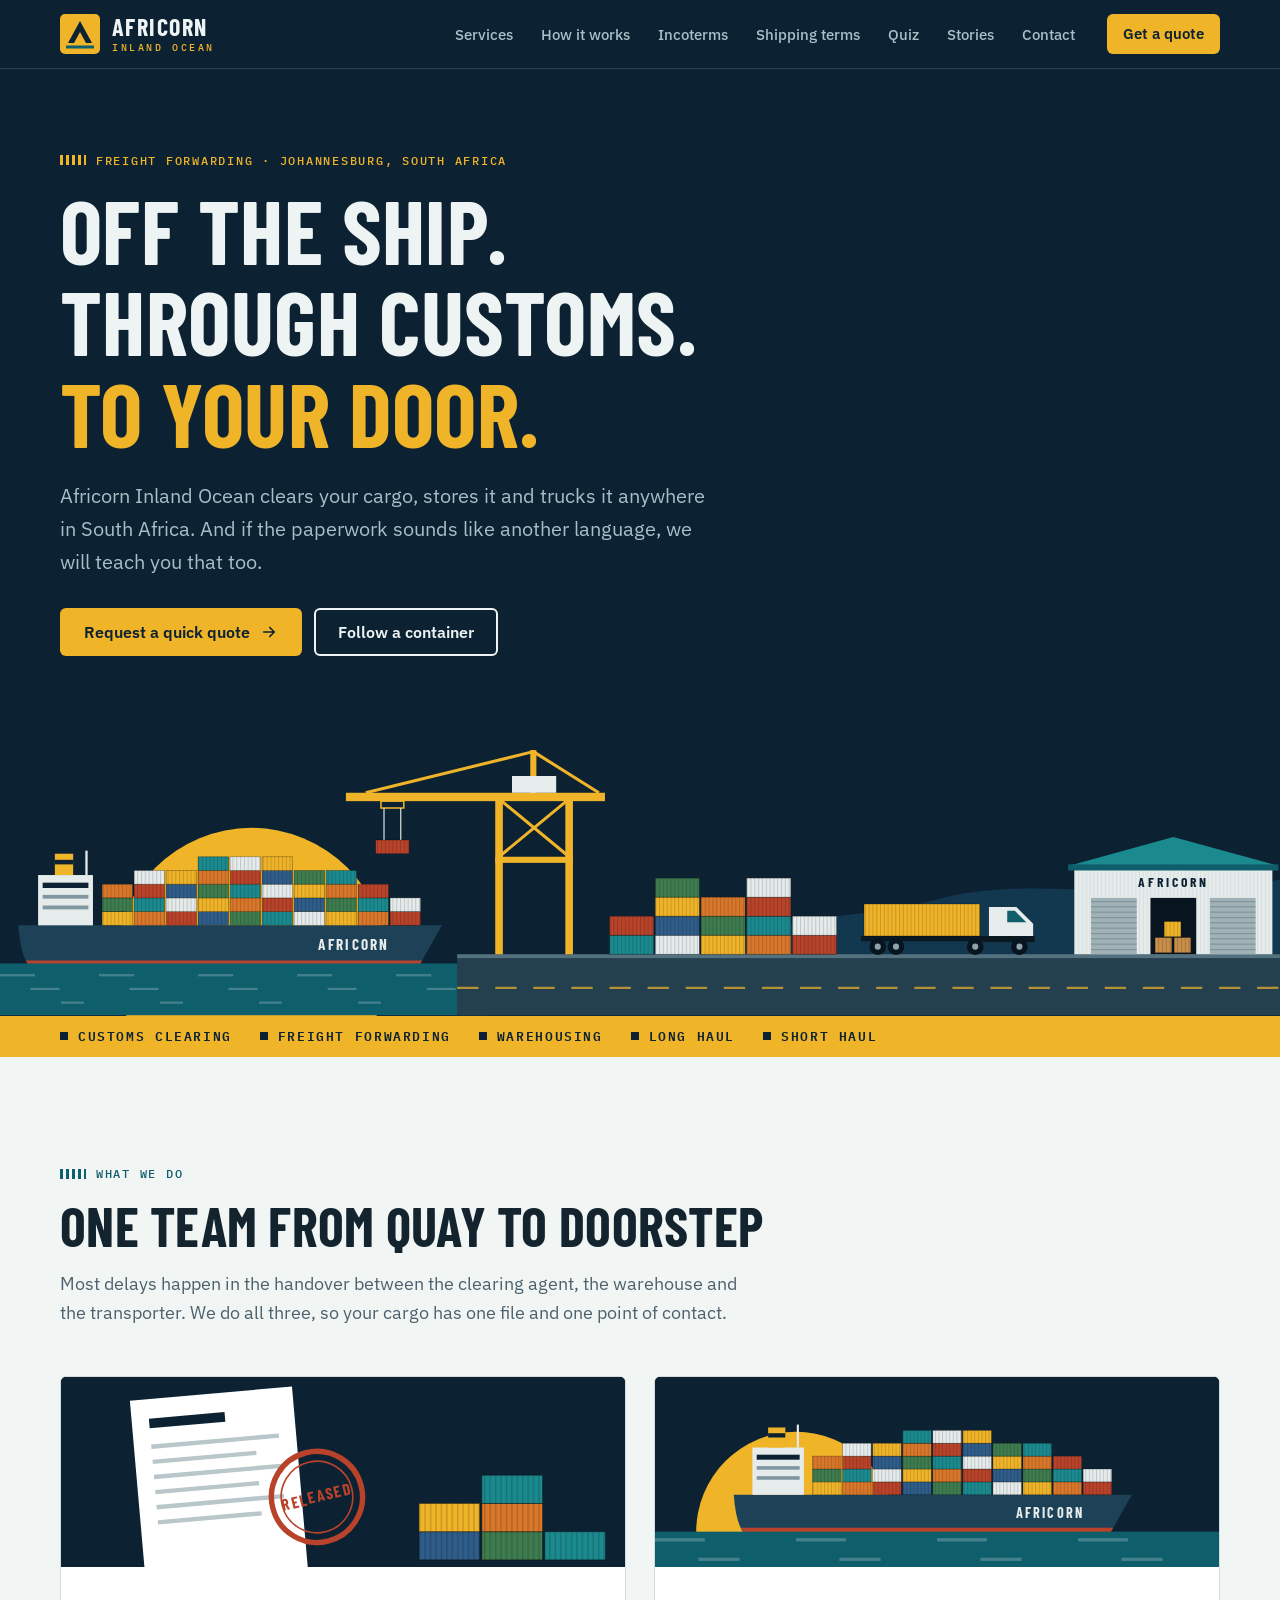
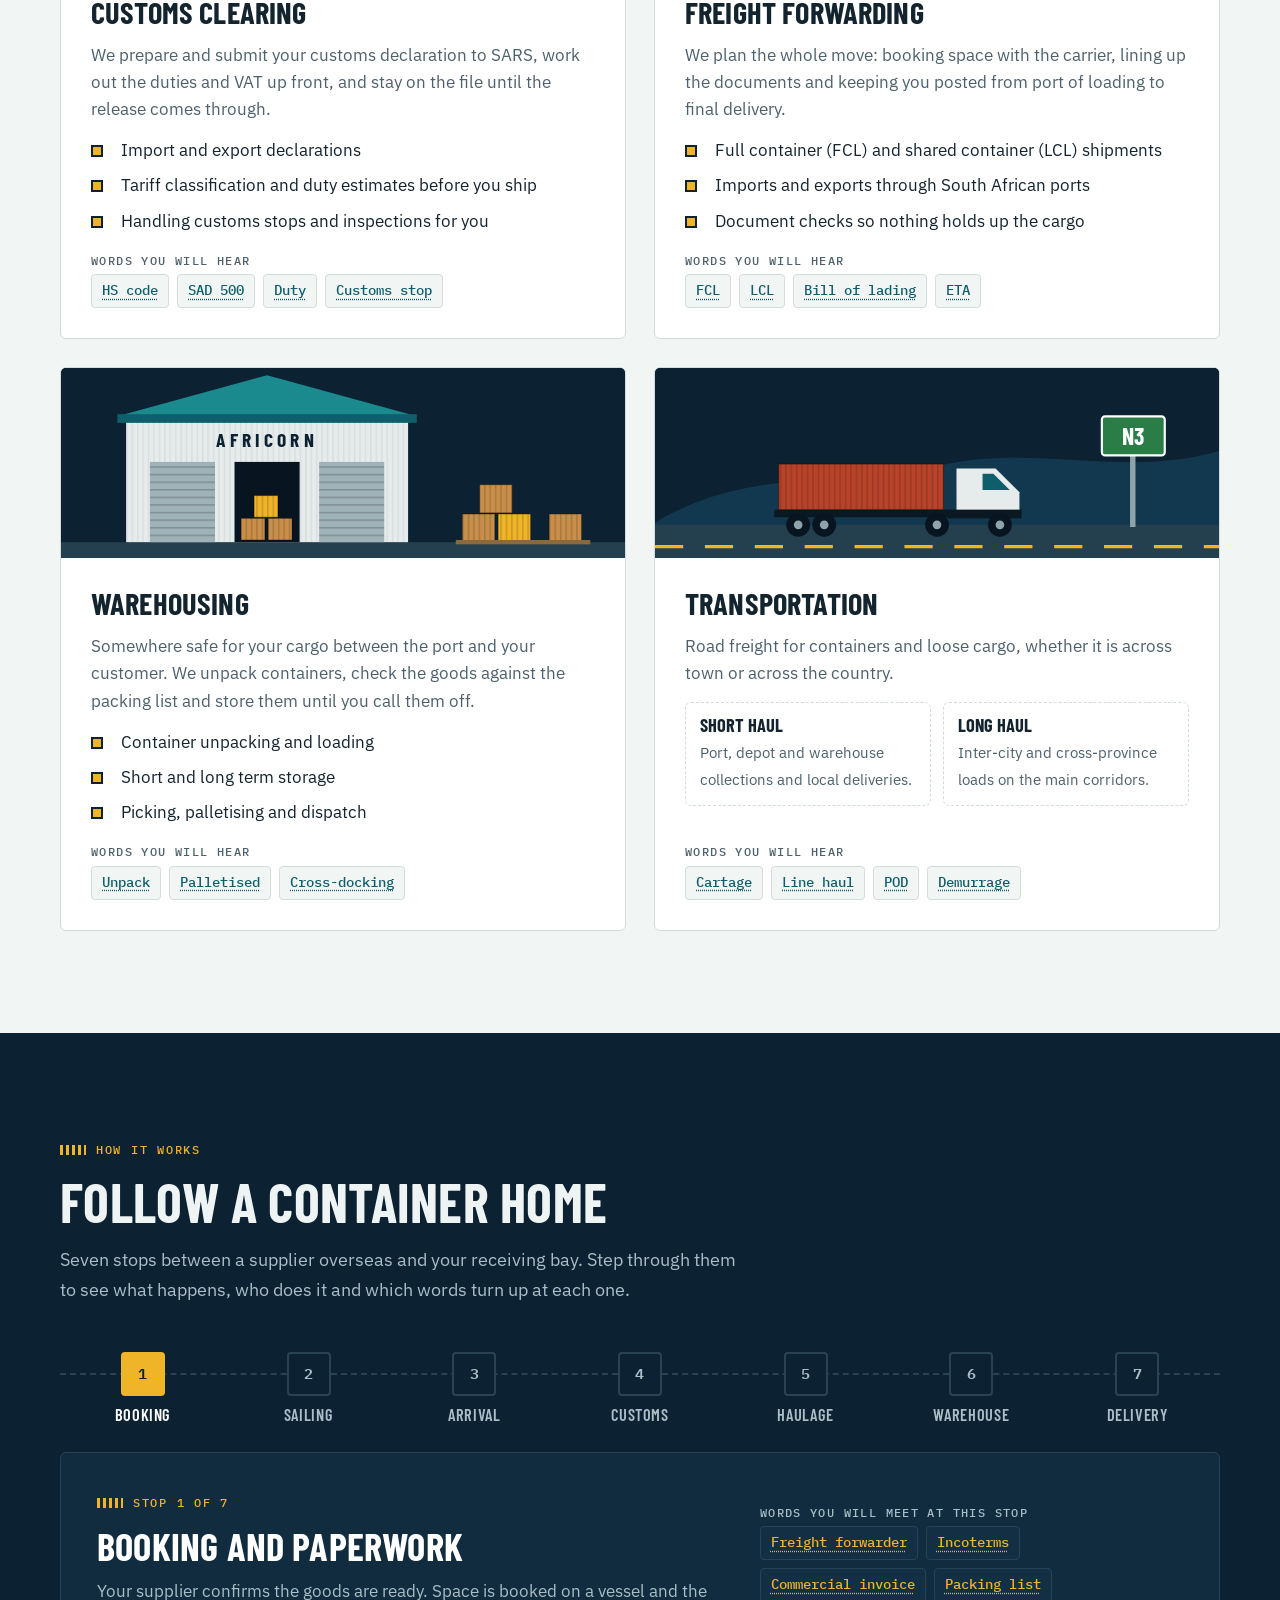
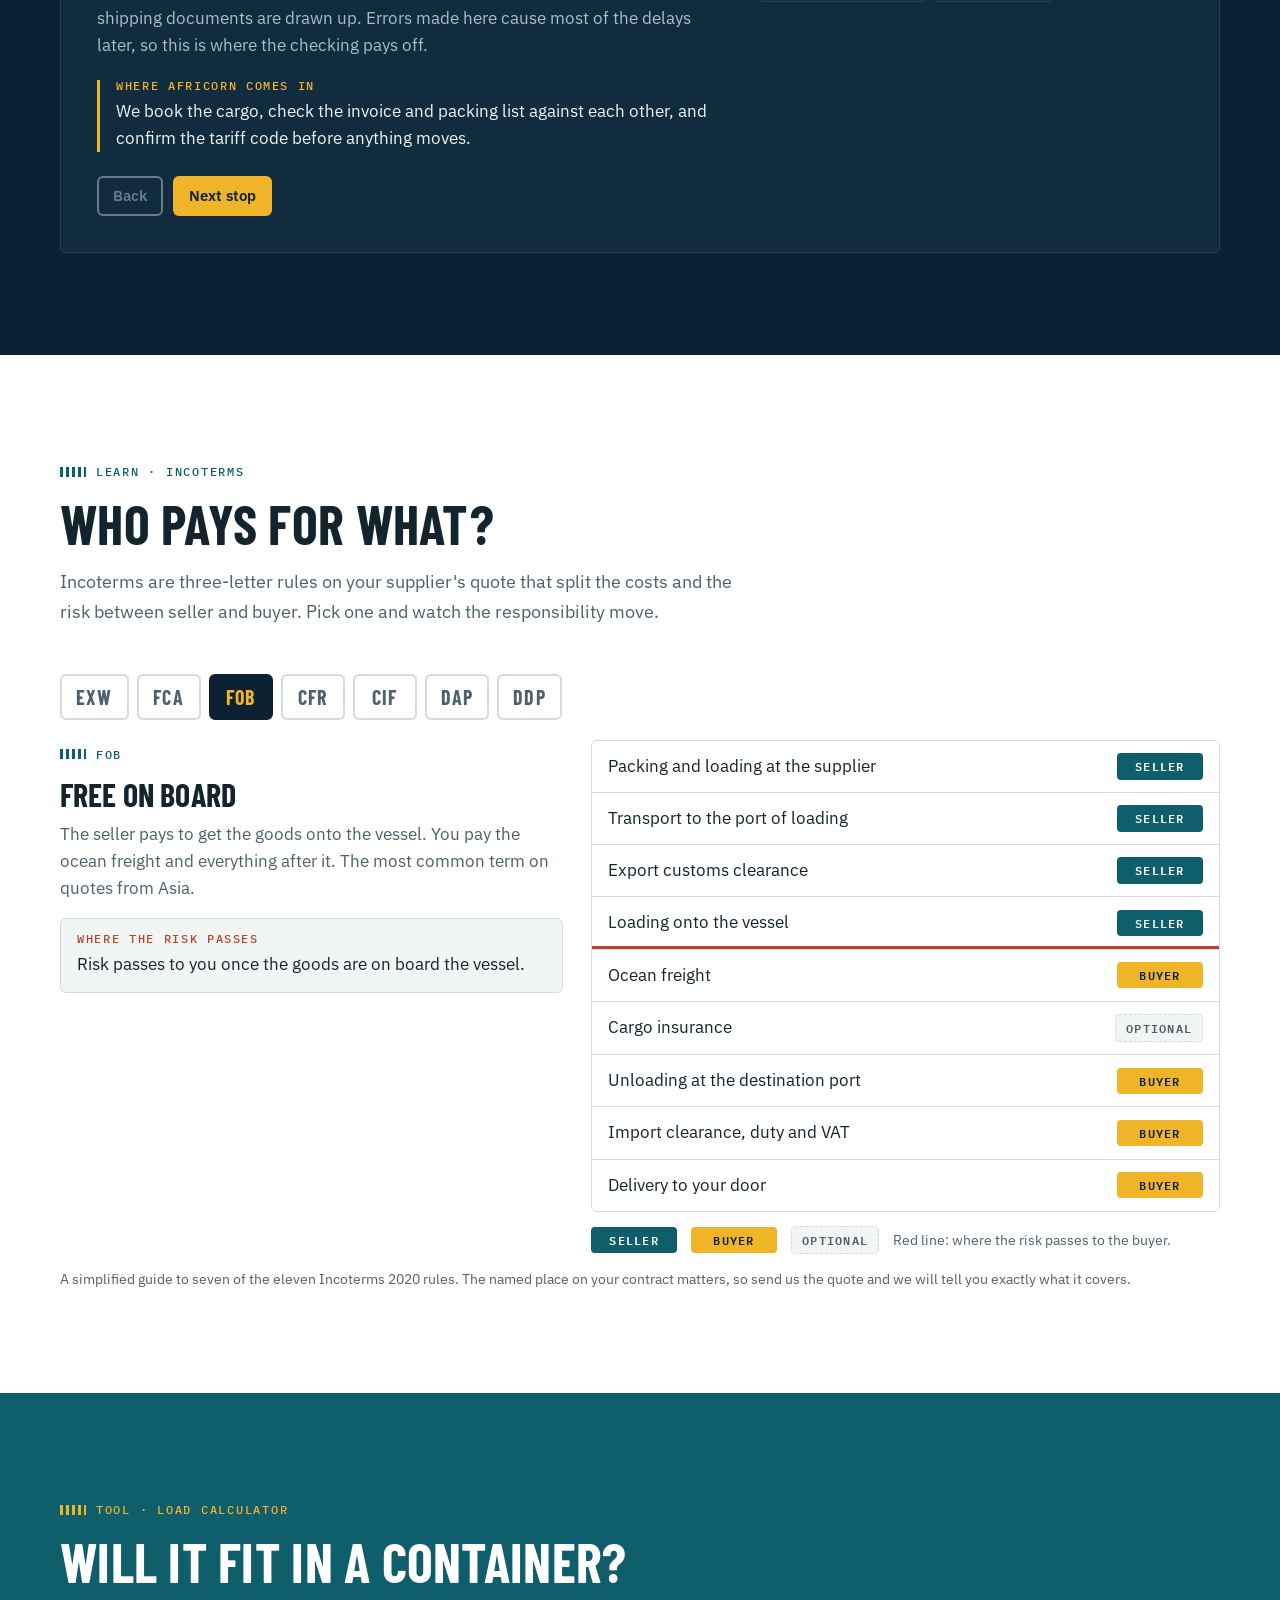
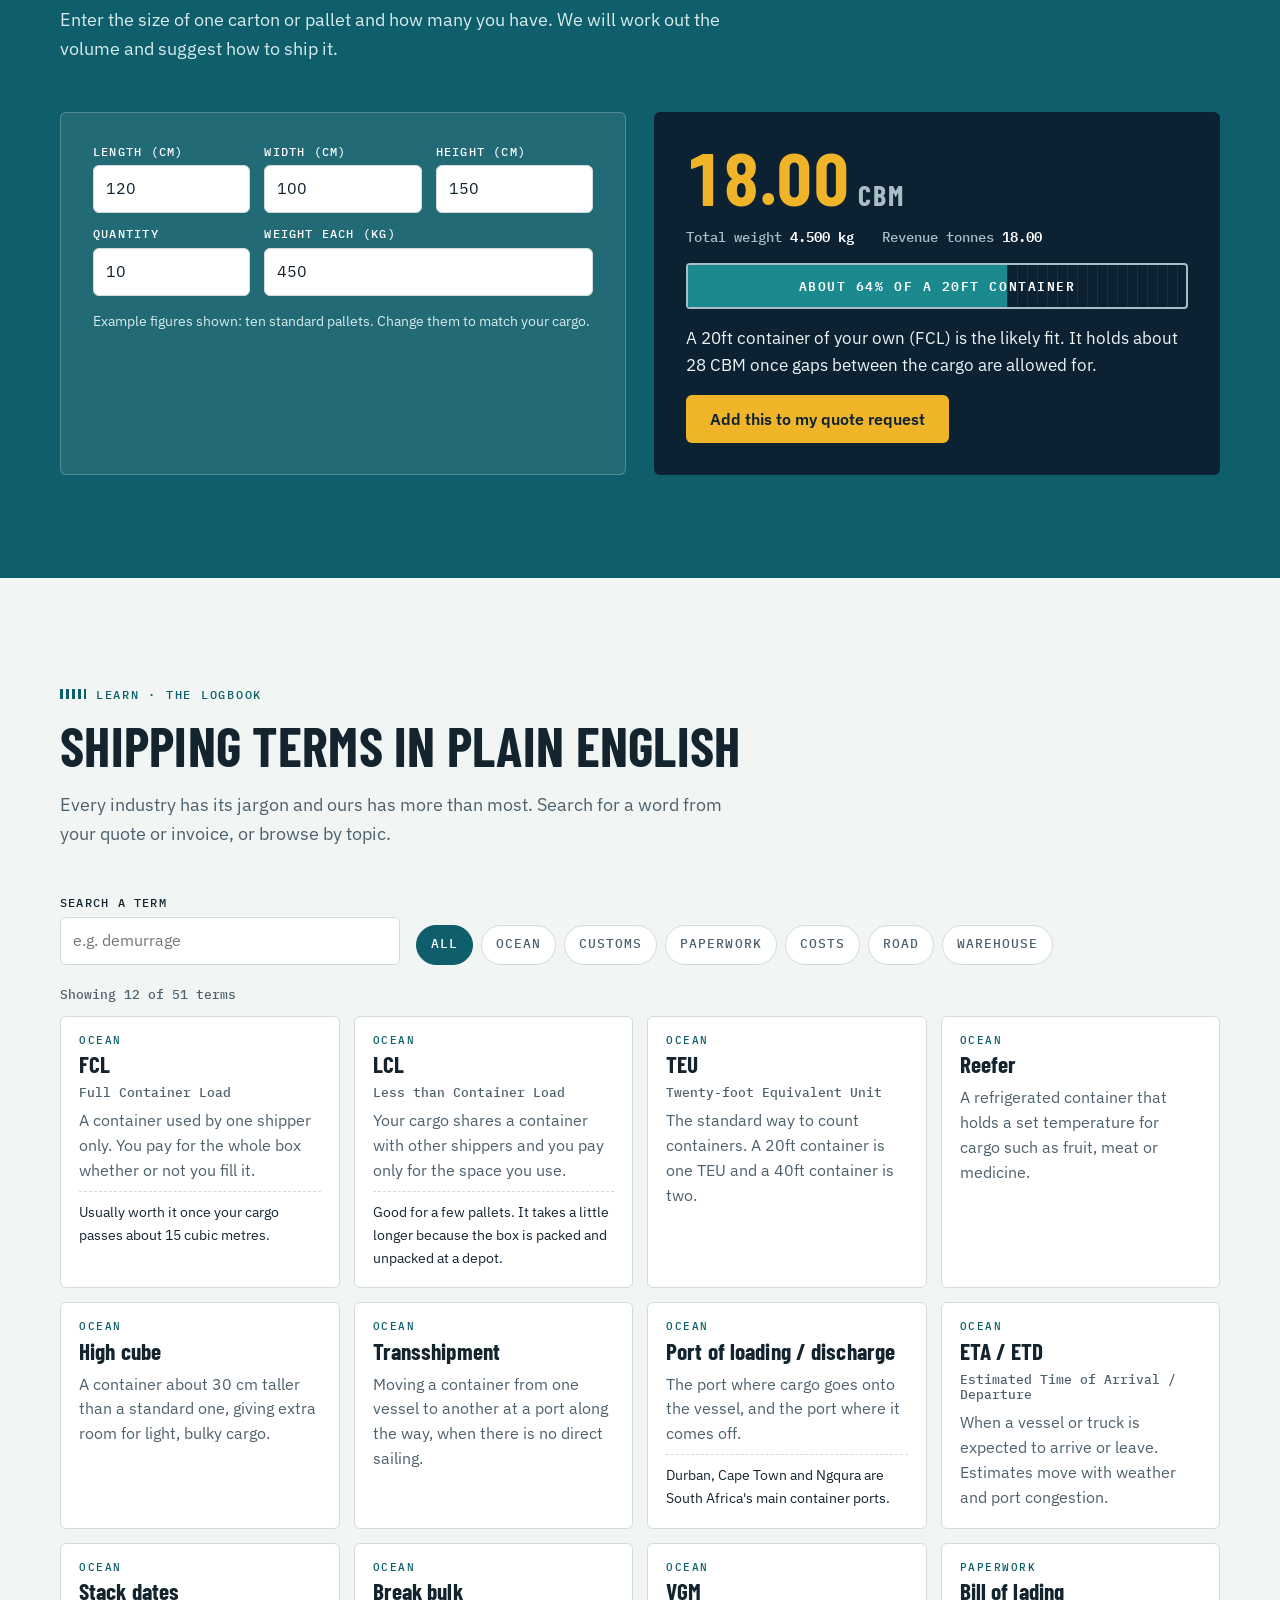
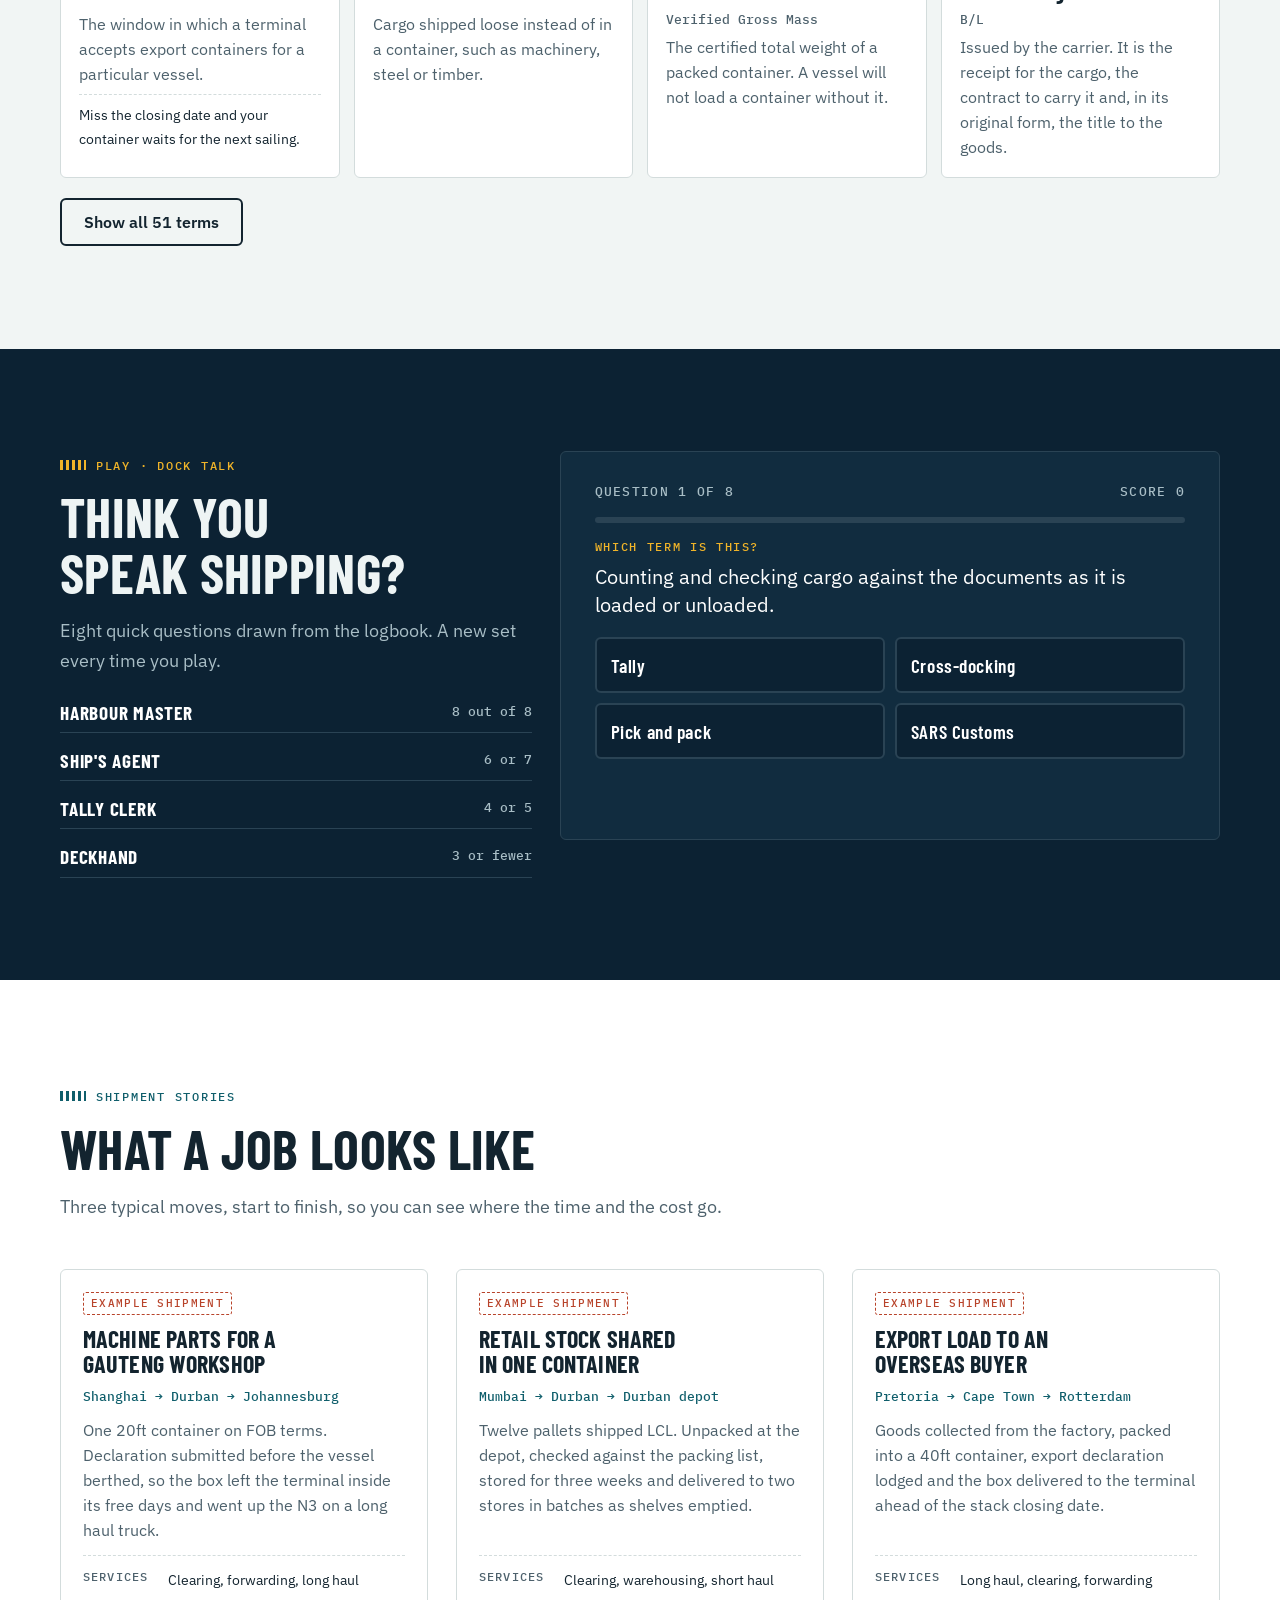
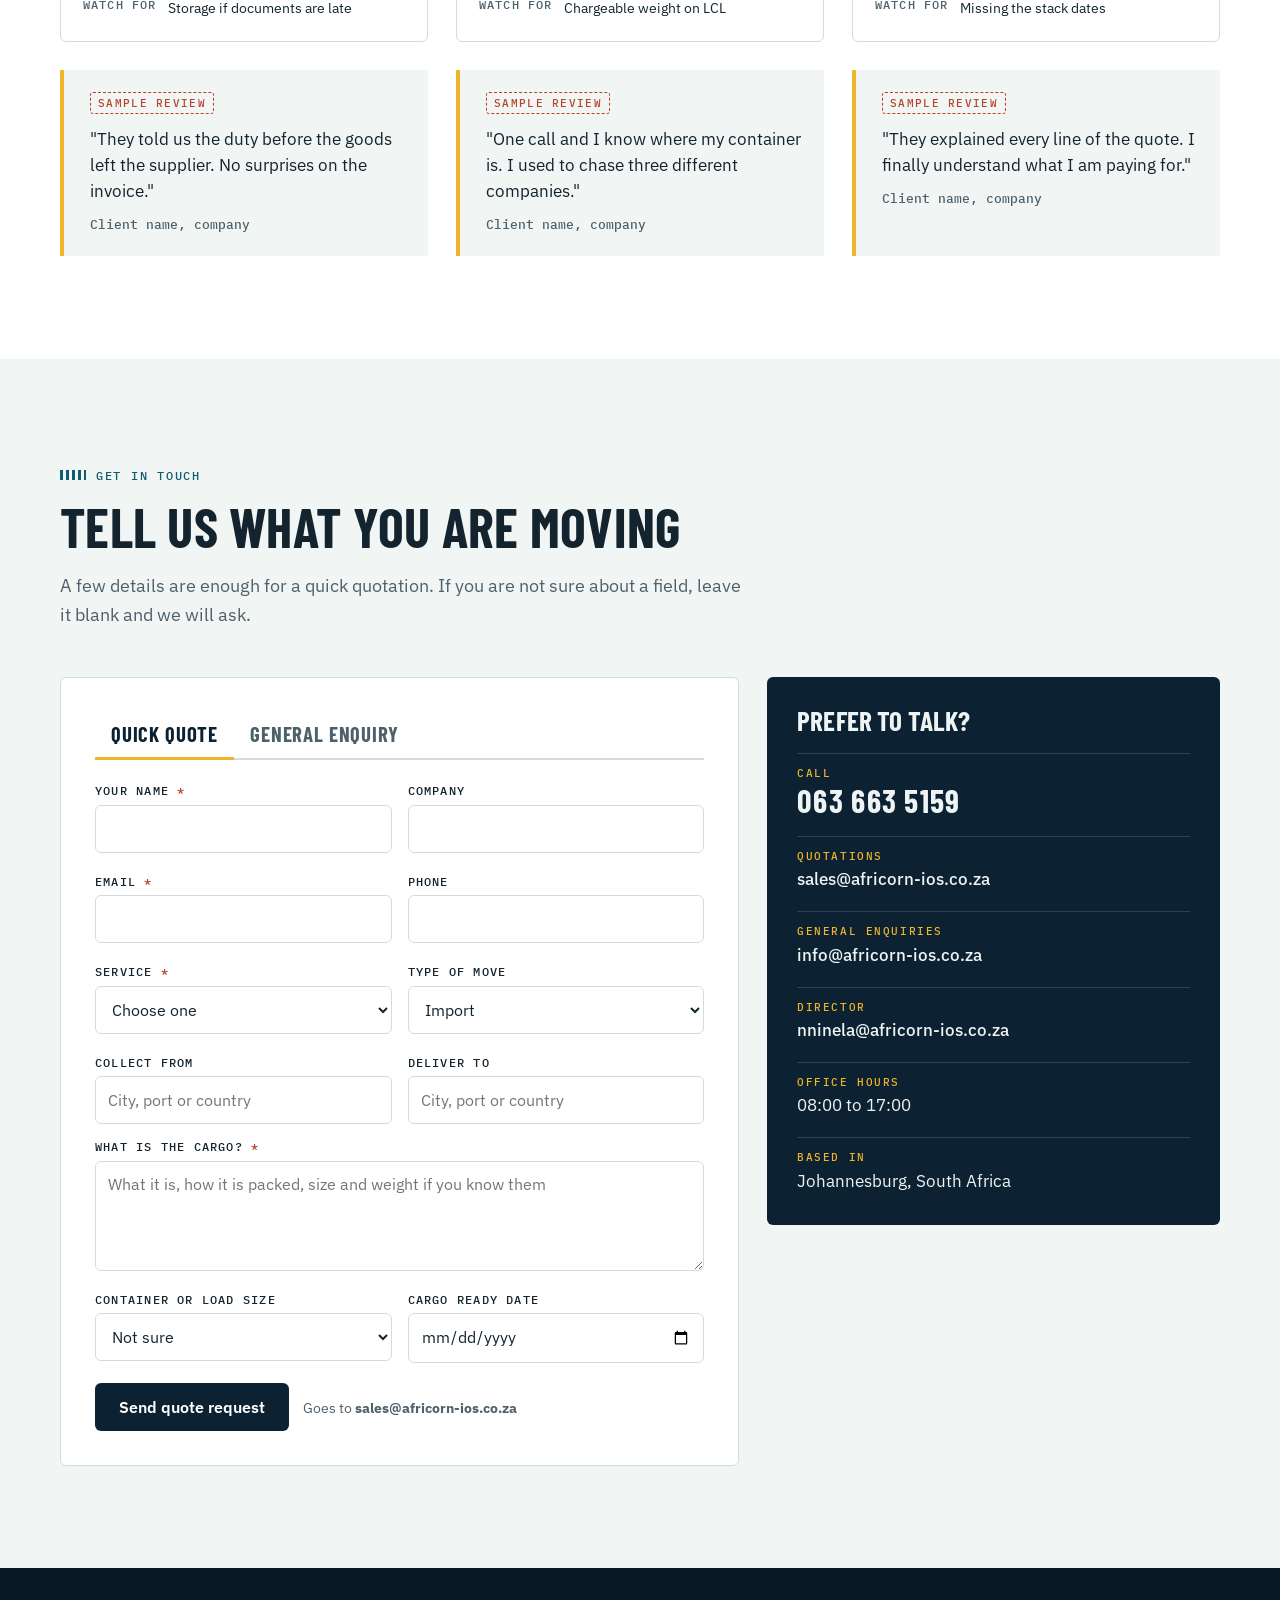
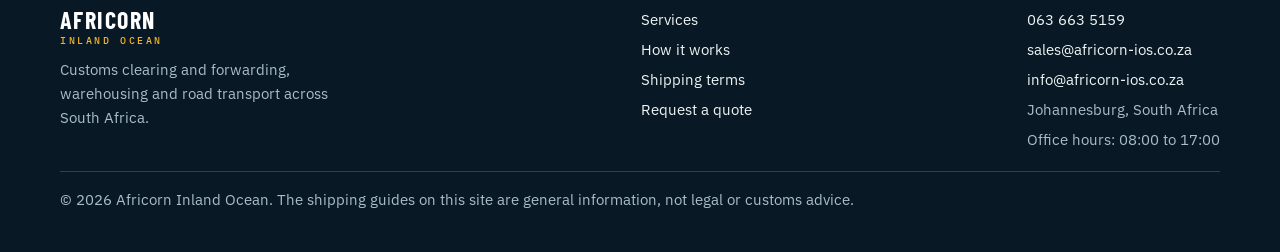
==== site/index.html @ 7e649127 "Add Africorn Inland Ocean website Static site with services, interactive shipping guides, load calcu" ====
<!doctype html>
<html lang="en-ZA">
<head>
<meta charset="utf-8">
<meta name="viewport" content="width=device-width, initial-scale=1, viewport-fit=cover">
<title>Africorn Inland Ocean</title>
<meta name="description" content="Africorn Inland Ocean: customs clearing and forwarding, warehousing, and long and short haul transport across South Africa. Request a quick quotation and learn the language of shipping.">
<meta name="theme-color" content="#0c2233">
<meta property="og:title" content="Africorn Inland Ocean | Freight forwarding, South Africa">
<meta property="og:description" content="Customs clearing and forwarding, warehousing, and long and short haul transport. Request a quick quotation.">
<meta property="og:type" content="website">
<meta property="og:url" content="https://africorn-ios.co.za/">
<link rel="icon" href="data:image/svg+xml,%3Csvg xmlns='http://www.w3.org/2000/svg' viewBox='0 0 40 40'%3E%3Crect width='40' height='40' rx='5' fill='%230c2233'/%3E%3Cpath d='M8 30 20 8l12 22h-6l-6-11-6 11z' fill='%23f0b429'/%3E%3Cpath d='M6 33h28' stroke='%231b8a8f' stroke-width='3'/%3E%3C/svg%3E">
<link rel="preconnect" href="https://fonts.googleapis.com">
<link rel="preconnect" href="https://fonts.gstatic.com" crossorigin>
<link rel="stylesheet" href="https://fonts.googleapis.com/css2?family=Barlow+Condensed:wght@600;700&family=IBM+Plex+Mono:wght@400;500;600&family=IBM+Plex+Sans:wght@400;500;600&display=swap">
<link rel="stylesheet" href="css/styles.css">
</head>
<body>
<a class="skip" href="#main">Skip to content</a>

<svg width="0" height="0" style="position:absolute" aria-hidden="true" focusable="false">
  <defs>
    <pattern id="corr" width="5" height="8" patternUnits="userSpaceOnUse"><rect width="1.4" height="8" fill="rgba(0,0,0,.16)"/></pattern>
    <pattern id="slat" width="8" height="7" patternUnits="userSpaceOnUse"><rect width="8" height="1.4" fill="rgba(0,0,0,.2)"/></pattern>
  </defs>
</svg>

<header class="site-head">
  <div class="wrap">
    <!-- LOGO SLOT: replace the <svg class="logo-mark"> below with <img src="assets/logo.png" alt="" class="logo-mark"> -->
    <a class="logo" href="#top" aria-label="Africorn Inland Ocean, home">
      <svg class="logo-mark" viewBox="0 0 40 40" aria-hidden="true"><rect width="40" height="40" rx="5" fill="#f0b429"/><path d="M8 29 20 7l12 22h-6l-6-11-6 11z" fill="#0c2233"/><path d="M6 33h28" stroke="#0f5e6b" stroke-width="3"/></svg>
      <span class="logo-text"><b>Africorn</b><span>Inland Ocean</span></span>
    </a>
    <button class="nav-toggle" id="navToggle" aria-expanded="false" aria-controls="nav" aria-label="Menu">
      <svg viewBox="0 0 24 24" fill="none" stroke="currentColor" stroke-width="2" stroke-linecap="round" aria-hidden="true"><path d="M4 7h16M4 12h16M4 17h16"/></svg>
    </button>
    <nav class="nav" id="nav" aria-label="Main">
      <a href="#services">Services</a>
      <a href="#journey">How it works</a>
      <a href="#incoterms">Incoterms</a>
      <a href="#logbook">Shipping terms</a>
      <a href="#quiz">Quiz</a>
      <a href="#stories">Stories</a>
      <a href="#contact">Contact</a>
    </nav>
    <a class="btn btn--go btn--sm head-cta" href="#contact">Get a quote</a>
  </div>
</header>

<main id="main">
<section class="hero" id="top">
  <div class="wrap">
    <span class="plate">Freight forwarding · Johannesburg, South Africa</span>
    <h1>Off the ship.<br>Through customs.<br><em>To your door.</em></h1>
    <p class="hero-sub">Africorn Inland Ocean clears your cargo, stores it and trucks it anywhere in South Africa. And if the paperwork sounds like another language, we will teach you that too.</p>
    <div class="hero-cta">
      <a class="btn btn--go" href="#contact">Request a quick quote
        <svg viewBox="0 0 24 24" fill="none" stroke="currentColor" stroke-width="2.2" stroke-linecap="round" stroke-linejoin="round" aria-hidden="true"><path d="M5 12h14M13 6l6 6-6 6"/></svg></a>
      <a class="btn btn--line" href="#journey">Follow a container</a>
    </div>
  </div>
  <svg class="hero-scene" id="heroScene" viewBox="0 0 1680 440" preserveAspectRatio="xMidYMax meet" role="img" aria-label="A container ship at the quay, a gantry crane and container yard, and a truck driving to a warehouse"></svg>
  <div class="ticker">
    <div class="wrap"><ul>
      <li>Customs clearing</li><li>Freight forwarding</li><li>Warehousing</li><li>Long haul</li><li>Short haul</li>
    </ul></div>
  </div>
</section>

<section class="band" id="services">
  <div class="wrap">
    <div class="sec-head">
      <span class="plate">What we do</span>
      <h2>One team from quay to doorstep</h2>
      <p class="lede">Most delays happen in the handover between the clearing agent, the warehouse and the transporter. We do all three, so your cargo has one file and one point of contact.</p>
    </div>
    <div class="svc-grid">
      <article class="svc">
        <svg class="svc-art" data-art="customs" viewBox="0 0 520 190" preserveAspectRatio="xMidYMid slice" aria-hidden="true"></svg>
        <div class="svc-body">
          <h3>Customs clearing</h3>
          <p>We prepare and submit your customs declaration to SARS, work out the duties and VAT up front, and stay on the file until the release comes through.</p>
          <ul class="ticks">
            <li>Import and export declarations</li>
            <li>Tariff classification and duty estimates before you ship</li>
            <li>Handling customs stops and inspections for you</li>
          </ul>
          <div class="chips"><span class="chips-label">Words you will hear</span>
            <button class="term" data-term="hs">HS code</button><button class="term" data-term="sad500">SAD 500</button><button class="term" data-term="duty">Duty</button><button class="term" data-term="stop">Customs stop</button></div>
        </div>
      </article>
      <article class="svc">
        <svg class="svc-art" data-art="forwarding" viewBox="0 0 520 190" preserveAspectRatio="xMidYMid slice" aria-hidden="true"></svg>
        <div class="svc-body">
          <h3>Freight forwarding</h3>
          <p>We plan the whole move: booking space with the carrier, lining up the documents and keeping you posted from port of loading to final delivery.</p>
          <ul class="ticks">
            <li>Full container (FCL) and shared container (LCL) shipments</li>
            <li>Imports and exports through South African ports</li>
            <li>Document checks so nothing holds up the cargo</li>
          </ul>
          <div class="chips"><span class="chips-label">Words you will hear</span>
            <button class="term" data-term="fcl">FCL</button><button class="term" data-term="lcl">LCL</button><button class="term" data-term="bl">Bill of lading</button><button class="term" data-term="eta">ETA</button></div>
        </div>
      </article>
      <article class="svc">
        <svg class="svc-art" data-art="warehouse" viewBox="0 0 520 190" preserveAspectRatio="xMidYMid slice" aria-hidden="true"></svg>
        <div class="svc-body">
          <h3>Warehousing</h3>
          <p>Somewhere safe for your cargo between the port and your customer. We unpack containers, check the goods against the packing list and store them until you call them off.</p>
          <ul class="ticks">
            <li>Container unpacking and loading</li>
            <li>Short and long term storage</li>
            <li>Picking, palletising and dispatch</li>
          </ul>
          <div class="chips"><span class="chips-label">Words you will hear</span>
            <button class="term" data-term="unpack">Unpack</button><button class="term" data-term="pallet">Palletised</button><button class="term" data-term="crossdock">Cross-docking</button></div>
        </div>
      </article>
      <article class="svc">
        <svg class="svc-art" data-art="transport" viewBox="0 0 520 190" preserveAspectRatio="xMidYMid slice" aria-hidden="true"></svg>
        <div class="svc-body">
          <h3>Transportation</h3>
          <p>Road freight for containers and loose cargo, whether it is across town or across the country.</p>
          <div class="haul">
            <div><b>Short haul</b><span>Port, depot and warehouse collections and local deliveries.</span></div>
            <div><b>Long haul</b><span>Inter-city and cross-province loads on the main corridors.</span></div>
          </div>
          <div class="chips"><span class="chips-label">Words you will hear</span>
            <button class="term" data-term="cartage">Cartage</button><button class="term" data-term="linehaul">Line haul</button><button class="term" data-term="pod">POD</button><button class="term" data-term="demurrage">Demurrage</button></div>
        </div>
      </article>
    </div>
  </div>
</section>

<section class="band band--dark" id="journey">
  <div class="wrap">
    <div class="sec-head">
      <span class="plate">How it works</span>
      <h2>Follow a container home</h2>
      <p class="lede">Seven stops between a supplier overseas and your receiving bay. Step through them to see what happens, who does it and which words turn up at each one.</p>
    </div>
    <ol class="route" id="route" role="tablist" aria-label="Stops on the journey"></ol>
    <div class="leg" id="leg" role="tabpanel" aria-live="polite"></div>
  </div>
</section>

<section class="band band--white" id="incoterms">
  <div class="wrap">
    <div class="sec-head">
      <span class="plate">Learn · Incoterms</span>
      <h2>Who pays for what?</h2>
      <p class="lede">Incoterms are three-letter rules on your supplier's quote that split the costs and the risk between seller and buyer. Pick one and watch the responsibility move.</p>
    </div>
    <div class="inco-tabs" id="incoTabs" role="group" aria-label="Choose an Incoterm"></div>
    <div class="inco">
      <div class="inco-about" id="incoAbout" aria-live="polite"></div>
      <div>
        <ul class="inco-rows" id="incoRows"></ul>
        <div class="inco-key"><span class="who who--s">Seller</span><span class="who who--b">Buyer</span><span class="who who--o">Optional</span><span>Red line: where the risk passes to the buyer.</span></div>
      </div>
    </div>
    <p class="note">A simplified guide to seven of the eleven Incoterms 2020 rules. The named place on your contract matters, so send us the quote and we will tell you exactly what it covers.</p>
  </div>
</section>

<section class="band band--sea" id="calculator">
  <div class="wrap">
    <div class="sec-head">
      <span class="plate">Tool · Load calculator</span>
      <h2>Will it fit in a container?</h2>
      <p class="lede">Enter the size of one carton or pallet and how many you have. We will work out the volume and suggest how to ship it.</p>
    </div>
    <div class="calc">
      <form class="calc-form" id="calcForm" novalidate>
        <div class="calc-grid">
          <div class="field"><label for="cL">Length (cm)</label><input id="cL" type="number" inputmode="decimal" min="1" value="120"></div>
          <div class="field"><label for="cW">Width (cm)</label><input id="cW" type="number" inputmode="decimal" min="1" value="100"></div>
          <div class="field"><label for="cH">Height (cm)</label><input id="cH" type="number" inputmode="decimal" min="1" value="150"></div>
          <div class="field"><label for="cQ">Quantity</label><input id="cQ" type="number" inputmode="numeric" min="1" value="10"></div>
          <div class="field span2"><label for="cKg">Weight each (kg)</label><input id="cKg" type="number" inputmode="decimal" min="0" value="450"></div>
        </div>
        <p class="note" style="color:#d8ecec">Example figures shown: ten standard pallets. Change them to match your cargo.</p>
      </form>
      <div class="calc-out" aria-live="polite">
        <div class="big" id="calcCbm">18.00<small>CBM</small></div>
        <div class="calc-stats" id="calcStats"></div>
        <div class="fill" aria-hidden="true"><i id="calcFill"></i><span id="calcFillLabel"></span></div>
        <p class="calc-advice" id="calcAdvice"></p>
        <button class="btn btn--go" type="button" id="calcToQuote">Add this to my quote request</button>
      </div>
    </div>
  </div>
</section>

<section class="band" id="logbook">
  <div class="wrap">
    <div class="sec-head">
      <span class="plate">Learn · The logbook</span>
      <h2>Shipping terms in plain English</h2>
      <p class="lede">Every industry has its jargon and ours has more than most. Search for a word from your quote or invoice, or browse by topic.</p>
    </div>
    <div class="gl-tools">
      <div class="field"><label for="glSearch">Search a term</label><input id="glSearch" type="search" placeholder="e.g. demurrage" autocomplete="off"></div>
      <div class="gl-cats" id="glCats" role="group" aria-label="Filter by topic"></div>
    </div>
    <p class="gl-count" id="glCount" role="status"></p>
    <div class="gl-grid" id="glGrid"></div>
    <button class="btn btn--line gl-more" type="button" id="glMore" hidden></button>
  </div>
</section>

<section class="band band--dark" id="quiz">
  <div class="wrap">
    <div class="quiz">
      <div>
        <span class="plate">Play · Dock talk</span>
        <h2>Think you speak shipping?</h2>
        <p class="lede">Eight quick questions drawn from the logbook. A new set every time you play.</p>
        <ul class="ranks">
          <li><b>Harbour Master</b><span>8 out of 8</span></li>
          <li><b>Ship's Agent</b><span>6 or 7</span></li>
          <li><b>Tally Clerk</b><span>4 or 5</span></li>
          <li><b>Deckhand</b><span>3 or fewer</span></li>
        </ul>
      </div>
      <div class="quiz-box" id="quizBox"></div>
    </div>
  </div>
</section>

<section class="band band--white" id="stories">
  <div class="wrap">
    <div class="sec-head">
      <span class="plate">Shipment stories</span>
      <h2>What a job looks like</h2>
      <p class="lede">Three typical moves, start to finish, so you can see where the time and the cost go.</p>
    </div>
    <div class="stories">
      <article class="story">
        <span class="sample-flag">Example shipment</span>
        <h3>Machine parts for a Gauteng workshop</h3>
        <span class="lane">Shanghai → Durban → Johannesburg</span>
        <p>One 20ft container on FOB terms. Declaration submitted before the vessel berthed, so the box left the terminal inside its free days and went up the N3 on a long haul truck.</p>
        <dl><dt>Services</dt><dd>Clearing, forwarding, long haul</dd><dt>Watch for</dt><dd>Storage if documents are late</dd></dl>
      </article>
      <article class="story">
        <span class="sample-flag">Example shipment</span>
        <h3>Retail stock shared in one container</h3>
        <span class="lane">Mumbai → Durban → Durban depot</span>
        <p>Twelve pallets shipped LCL. Unpacked at the depot, checked against the packing list, stored for three weeks and delivered to two stores in batches as shelves emptied.</p>
        <dl><dt>Services</dt><dd>Clearing, warehousing, short haul</dd><dt>Watch for</dt><dd>Chargeable weight on LCL</dd></dl>
      </article>
      <article class="story">
        <span class="sample-flag">Example shipment</span>
        <h3>Export load to an overseas buyer</h3>
        <span class="lane">Pretoria → Cape Town → Rotterdam</span>
        <p>Goods collected from the factory, packed into a 40ft container, export declaration lodged and the box delivered to the terminal ahead of the stack closing date.</p>
        <dl><dt>Services</dt><dd>Long haul, clearing, forwarding</dd><dt>Watch for</dt><dd>Missing the stack dates</dd></dl>
      </article>
    </div>
    <div class="quotes">
      <figure class="quote"><span class="sample-flag">Sample review</span>
        <blockquote>"They told us the duty before the goods left the supplier. No surprises on the invoice."</blockquote>
        <figcaption>Client name, company</figcaption></figure>
      <figure class="quote"><span class="sample-flag">Sample review</span>
        <blockquote>"One call and I know where my container is. I used to chase three different companies."</blockquote>
        <figcaption>Client name, company</figcaption></figure>
      <figure class="quote"><span class="sample-flag">Sample review</span>
        <blockquote>"They explained every line of the quote. I finally understand what I am paying for."</blockquote>
        <figcaption>Client name, company</figcaption></figure>
    </div>
  </div>
</section>

<section class="band" id="contact">
  <div class="wrap">
    <div class="sec-head">
      <span class="plate">Get in touch</span>
      <h2>Tell us what you are moving</h2>
      <p class="lede">A few details are enough for a quick quotation. If you are not sure about a field, leave it blank and we will ask.</p>
    </div>
    <div class="contact">
      <div class="panel">
        <div class="tabs" role="tablist" aria-label="Contact forms">
          <button class="tab" role="tab" id="tabQuote" aria-selected="true" aria-controls="paneQuote">Quick quote</button>
          <button class="tab" role="tab" id="tabEnq" aria-selected="false" aria-controls="paneEnq">General enquiry</button>
        </div>

        <div id="paneQuote" role="tabpanel" aria-labelledby="tabQuote">
          <form id="quoteForm" novalidate>
            <div class="err-sum" id="quoteErr" tabindex="-1" hidden></div>
            <div class="form-grid">
              <div class="field"><label for="qName">Your name <span class="req">*</span></label><input id="qName" name="name" autocomplete="name" required><span class="err" id="qNameErr"></span></div>
              <div class="field"><label for="qCompany">Company</label><input id="qCompany" name="company" autocomplete="organization"></div>
              <div class="field"><label for="qEmail">Email <span class="req">*</span></label><input id="qEmail" name="email" type="email" autocomplete="email" required><span class="err" id="qEmailErr"></span></div>
              <div class="field"><label for="qPhone">Phone</label><input id="qPhone" name="phone" type="tel" autocomplete="tel"></div>
              <div class="field"><label for="qService">Service <span class="req">*</span></label>
                <select id="qService" name="service" required>
                  <option value="">Choose one</option>
                  <option>Customs clearing and forwarding</option>
                  <option>Warehousing</option>
                  <option>Transport: long haul</option>
                  <option>Transport: short haul</option>
                  <option>A combination / not sure</option>
                </select><span class="err" id="qServiceErr"></span></div>
              <div class="field"><label for="qDir">Type of move</label>
                <select id="qDir" name="direction"><option>Import</option><option>Export</option><option>Local (within South Africa)</option></select></div>
              <div class="field"><label for="qFrom">Collect from</label><input id="qFrom" name="from" placeholder="City, port or country"></div>
              <div class="field"><label for="qTo">Deliver to</label><input id="qTo" name="to" placeholder="City, port or country"></div>
              <div class="field full"><label for="qCargo">What is the cargo? <span class="req">*</span></label><textarea id="qCargo" name="cargo" required placeholder="What it is, how it is packed, size and weight if you know them"></textarea><span class="err" id="qCargoErr"></span></div>
              <div class="field"><label for="qEquip">Container or load size</label>
                <select id="qEquip" name="equipment"><option>Not sure</option><option>LCL / part load</option><option>20ft container</option><option>40ft container</option><option>40ft high cube</option><option>Refrigerated (reefer)</option><option>Loose / break bulk</option></select></div>
              <div class="field"><label for="qDate">Cargo ready date</label><input id="qDate" name="date" type="date"></div>
            </div>
            <div class="form-foot">
              <button class="btn btn--ink" type="submit">Send quote request</button>
              <p>Goes to <strong>sales@africorn-ios.co.za</strong></p>
            </div>
          </form>
          <div class="sent" id="quoteSent" hidden></div>
        </div>

        <div id="paneEnq" role="tabpanel" aria-labelledby="tabEnq" hidden>
          <form id="enqForm" novalidate>
            <div class="err-sum" id="enqErr" tabindex="-1" hidden></div>
            <div class="form-grid">
              <div class="field"><label for="eName">Your name <span class="req">*</span></label><input id="eName" name="name" autocomplete="name" required><span class="err" id="eNameErr"></span></div>
              <div class="field"><label for="eEmail">Email <span class="req">*</span></label><input id="eEmail" name="email" type="email" autocomplete="email" required><span class="err" id="eEmailErr"></span></div>
              <div class="field full"><label for="eSubject">Subject</label><input id="eSubject" name="subject"></div>
              <div class="field full"><label for="eMsg">Message <span class="req">*</span></label><textarea id="eMsg" name="message" required></textarea><span class="err" id="eMsgErr"></span></div>
            </div>
            <div class="form-foot">
              <button class="btn btn--ink" type="submit">Send enquiry</button>
              <p>Goes to <strong>info@africorn-ios.co.za</strong></p>
            </div>
          </form>
          <div class="sent" id="enqSent" hidden></div>
        </div>
      </div>

      <aside class="side">
        <div class="reach">
          <h3>Prefer to talk?</h3>
          <div class="reach-item"><small>Call</small><a class="tel" href="tel:+27636635159">063 663 5159</a></div>
          <div class="reach-item"><small>Quotations</small><a href="mailto:sales@africorn-ios.co.za">sales@africorn-ios.co.za</a></div>
          <div class="reach-item"><small>General enquiries</small><a href="mailto:info@africorn-ios.co.za">info@africorn-ios.co.za</a></div>
          <div class="reach-item"><small>Director</small><a href="mailto:nninela@africorn-ios.co.za">nninela@africorn-ios.co.za</a></div>
          <div class="reach-item"><small>Office hours</small><span style="color:var(--on-dark);font-size:1.06rem">08:00 to 17:00</span></div>
          <div class="reach-item"><small>Based in</small><span style="color:var(--on-dark);font-size:1.06rem">Johannesburg, South Africa</span></div>
        </div>
      </aside>
    </div>
  </div>
</section>
</main>

<footer class="foot">
  <div class="wrap">
    <div>
      <span class="logo-text"><b>Africorn</b><span>Inland Ocean</span></span>
      <p style="margin-top:12px;max-width:34ch">Customs clearing and forwarding, warehousing and road transport across South Africa.</p>
    </div>
    <ul>
      <li><a href="#services">Services</a></li>
      <li><a href="#journey">How it works</a></li>
      <li><a href="#logbook">Shipping terms</a></li>
      <li><a href="#contact">Request a quote</a></li>
    </ul>
    <ul>
      <li><a href="tel:+27636635159">063 663 5159</a></li>
      <li><a href="mailto:sales@africorn-ios.co.za">sales@africorn-ios.co.za</a></li>
      <li><a href="mailto:info@africorn-ios.co.za">info@africorn-ios.co.za</a></li>
      <li>Johannesburg, South Africa</li>
      <li>Office hours: 08:00 to 17:00</li>
    </ul>
    <p style="width:100%;border-top:1px solid var(--dark-line);padding-top:16px">© <span id="year">2026</span> Africorn Inland Ocean. The shipping guides on this site are general information, not legal or customs advice.</p>
  </div>
</footer>

<dialog class="term-dlg" id="termDlg" aria-labelledby="termDlgTitle">
  <div class="dlg-body" id="termDlgBody"></div>
  <div class="dlg-foot">
    <a class="btn btn--line btn--sm" href="#logbook" id="termDlgMore">See all terms</a>
    <button class="btn btn--ink btn--sm" id="termDlgClose" type="button">Close</button>
  </div>
</dialog>

<script src="js/app.js"></script>
</body>
</html>
---- site/css/styles.css ----
/* Layout concept: one shipment's route, ocean to inland. Dark "sea" bands for the brand
   moments, pale "paper" bands for reading, container-plate labels in mono type. */
:root {
  /* PROVISIONAL BRAND PALETTE: swap these six values once the logo colours are confirmed */
  --ink: #0c2233;        /* deep sea navy: dark bands, headings */
  --sea: #0f5e6b;        /* teal: secondary brand colour */
  --sea-lite: #1b8a8f;
  --maize: #f0b429;      /* corn gold: calls to action, highlights */
  --rust: #b8432a;       /* container red: sparing accents */
  --paper: #f1f5f4;      /* page background */

  --card: #ffffff;
  --text: #13242f;
  --muted: #4d616c;
  --line: #d3dcdc;
  --on-dark: #eef4f4;
  --on-dark-muted: #a9bec6;
  --dark-line: #2a4354;
  --ok: #1d7a4c;
  --bad: #b3261e;

  --f-display: "Barlow Condensed", "Arial Narrow", "Roboto Condensed", sans-serif;
  --f-body: "IBM Plex Sans", "Segoe UI", system-ui, sans-serif;
  --f-mono: "IBM Plex Mono", ui-monospace, "SFMono-Regular", Menlo, monospace;

  --r: 6px;
  --gap: clamp(16px, 2.4vw, 28px);
  --band: clamp(56px, 8vw, 104px);
  color-scheme: light;
}

*, *::before, *::after { box-sizing: border-box; }
html { scroll-behavior: smooth; scroll-padding-top: 84px; }
body {
  margin: 0; background: var(--paper); color: var(--text);
  font: 400 17px/1.6 var(--f-body); -webkit-font-smoothing: antialiased;
}
body::before { content: ""; position: fixed; inset: 0 0 auto; height: env(safe-area-inset-top, 0px); z-index: 60; background: var(--ink); }
img, svg { max-width: 100%; }
[hidden] { display: none !important; }
a { color: inherit; }
h1, h2, h3, h4 { font-family: var(--f-display); font-weight: 700; line-height: 1.02; margin: 0; text-wrap: balance; letter-spacing: .005em; }
h1 { font-size: clamp(2.9rem, 7.4vw, 5.6rem); text-transform: uppercase; }
h2 { font-size: clamp(2.1rem, 4.6vw, 3.4rem); text-transform: uppercase; }
h3 { font-size: 1.6rem; }
p { margin: 0; }
button, input, select, textarea { font: inherit; color: inherit; }
button { cursor: pointer; }
:focus-visible { outline: 3px solid var(--maize); outline-offset: 2px; }
.band--dark :focus-visible, .site-head :focus-visible { outline-color: #fff; }

.wrap {
  max-width: 1200px; margin-inline: auto;
  padding-left: max(20px, env(safe-area-inset-left, 0px));
  padding-right: max(20px, env(safe-area-inset-right, 0px));
}
.band { padding-block: var(--band); }
.band--dark { background: var(--ink); color: var(--on-dark); }
.band--sea { background: var(--sea); color: #fff; }
.band--white { background: var(--card); }
.skip { position: absolute; left: -999px; top: 8px; background: var(--maize); color: var(--ink); padding: 10px 14px; z-index: 100; font-weight: 600; }
.skip:focus { left: 12px; }

/* container-plate label */
.plate {
  display: inline-flex; align-items: center; gap: 10px;
  font: 500 .78rem/1 var(--f-mono); letter-spacing: .14em; text-transform: uppercase;
  color: var(--sea); margin-bottom: 18px;
}
.plate::before { content: ""; width: 26px; height: 10px; background: repeating-linear-gradient(90deg, currentColor 0 3px, transparent 3px 6px); }
.band--dark .plate, .band--sea .plate, .hero .plate { color: var(--maize); }
.lede { font-size: 1.14rem; color: var(--muted); max-width: 62ch; margin-top: 16px; }
.band--dark .lede { color: var(--on-dark-muted); }
.band--sea .lede { color: #d8ecec; }
.sec-head { margin-bottom: clamp(28px, 4vw, 48px); }

/* buttons */
.btn {
  display: inline-flex; align-items: center; justify-content: center; gap: 10px;
  min-height: 48px; padding: 0 22px; border-radius: var(--r); border: 2px solid transparent;
  font: 600 1rem/1 var(--f-body); text-decoration: none; transition: transform .15s ease, background-color .15s ease, border-color .15s ease;
}
.btn:active { transform: translateY(1px); }
.btn--go { background: var(--maize); color: var(--ink); }
.btn--go:hover { background: #ffc94a; }
.btn--line { border-color: currentColor; background: transparent; color: inherit; }
.btn--line:hover { background: rgba(127, 160, 170, .16); }
.btn--ink { background: var(--ink); color: #fff; }
.btn--ink:hover { background: #163449; }
.btn--sm { min-height: 40px; padding: 0 14px; font-size: .92rem; }
.btn svg { width: 18px; height: 18px; flex: none; }

/* header */
.site-head { position: sticky; top: env(safe-area-inset-top, 0px); z-index: 50; background: var(--ink); color: var(--on-dark); border-bottom: 1px solid var(--dark-line); }
.site-head .wrap { display: flex; align-items: center; gap: 20px; min-height: 68px; }
.logo { display: flex; align-items: center; gap: 12px; text-decoration: none; margin-right: auto; }
.logo-mark { width: 40px; height: 40px; flex: none; }
.logo-text { display: flex; flex-direction: column; line-height: 1; }
.logo-text b { font: 700 1.5rem/1 var(--f-display); letter-spacing: .06em; text-transform: uppercase; }
.logo-text span { font: 500 .62rem/1 var(--f-mono); letter-spacing: .26em; text-transform: uppercase; color: var(--maize); margin-top: 4px; }
.nav { display: flex; align-items: center; gap: 4px; }
.nav a { text-decoration: none; padding: 10px 12px; border-radius: var(--r); font-weight: 500; font-size: .95rem; color: var(--on-dark-muted); }
.nav a:hover { color: #fff; background: rgba(255, 255, 255, .07); }
.nav-toggle { display: none; background: none; border: 1px solid var(--dark-line); border-radius: var(--r); width: 46px; height: 46px; color: #fff; }
.nav-toggle svg { width: 22px; height: 22px; }
@media (max-width: 960px) {
  .nav-toggle { display: inline-grid; place-items: center; }
  .nav { display: none; position: absolute; left: 0; right: 0; top: 100%; background: var(--ink); border-bottom: 1px solid var(--dark-line); flex-direction: column; align-items: stretch; padding: 8px 20px 16px; }
  .nav.open { display: flex; }
  .nav a { padding: 14px 8px; font-size: 1.05rem; border-bottom: 1px solid var(--dark-line); border-radius: 0; }
  .head-cta { display: none; }
}

/* hero */
.hero { background: var(--ink); color: var(--on-dark); position: relative; overflow: hidden; }
.hero > .wrap { position: relative; z-index: 2; padding-top: clamp(40px, 6vw, 80px); }
.hero h1 em { font-style: normal; color: var(--maize); }
.hero-sub { font-size: clamp(1.08rem, 1.6vw, 1.28rem); color: var(--on-dark-muted); max-width: 54ch; margin-top: 22px; }
.hero-cta { display: flex; flex-wrap: wrap; gap: 12px; margin-top: 30px; }
.hero-scene { display: block; width: 100%; height: auto; aspect-ratio: 1680 / 440; margin-top: clamp(8px, 2vw, 24px); }
@media (max-width: 700px) { .hero-scene { aspect-ratio: 860 / 380; } }
.ticker { background: var(--maize); color: var(--ink); font: 600 .84rem/1 var(--f-mono); letter-spacing: .12em; text-transform: uppercase; }
.ticker ul { list-style: none; margin: 0; padding: 14px 0; display: flex; flex-wrap: wrap; gap: 8px 28px; }
.ticker li { display: flex; align-items: center; gap: 10px; }
.ticker li::before { content: ""; width: 8px; height: 8px; background: var(--ink); }

@keyframes bob { 0%, 100% { transform: translate(20px, 222px); } 50% { transform: translate(20px, 226px); } }
@keyframes drive { 0% { transform: translate(1090px, 360px); opacity: 0; } 5% { opacity: 1; } 100% { transform: translate(1425px, 360px); opacity: 1; } }
@keyframes trolley { 0%, 100% { transform: translateX(0); } 50% { transform: translateX(150px); } }
.a-ship { transform: translate(20px, 222px); animation: bob 6s ease-in-out infinite; }
.a-truck { transform: translate(1130px, 360px); animation: drive 16s linear infinite; }
.a-trolley { animation: trolley 12s ease-in-out infinite; }

/* services */
.svc-grid { display: grid; grid-template-columns: repeat(2, minmax(0, 1fr)); gap: var(--gap); }
.svc { background: var(--card); border: 1px solid var(--line); border-radius: var(--r); overflow: hidden; display: grid; grid-template-rows: auto 1fr; }
.svc-art { background: var(--ink); display: block; width: 100%; height: 190px; }
.svc-body { padding: clamp(20px, 2.6vw, 30px); display: flex; flex-direction: column; gap: 14px; }
.svc-body h3 { font-size: 1.9rem; text-transform: uppercase; }
.svc-body p { color: var(--muted); }
.ticks { list-style: none; margin: 0; padding: 0; display: grid; gap: 8px; }
.ticks li { display: grid; grid-template-columns: 20px 1fr; gap: 10px; align-items: start; }
.ticks li::before { content: ""; width: 12px; height: 12px; margin-top: 8px; background: var(--maize); border: 2px solid var(--ink); }
.haul { display: grid; grid-template-columns: repeat(2, minmax(0, 1fr)); gap: 12px; }
.haul div { border: 1px dashed var(--line); border-radius: var(--r); padding: 12px 14px; }
.haul b { font: 700 1.15rem/1.1 var(--f-display); text-transform: uppercase; display: block; margin-bottom: 4px; }
.haul span { font-size: .93rem; color: var(--muted); }
.chips { display: flex; flex-wrap: wrap; gap: 8px; margin-top: auto; padding-top: 6px; align-items: center; }
.chips-label { font: 500 .72rem/1 var(--f-mono); letter-spacing: .12em; text-transform: uppercase; color: var(--muted); width: 100%; }
.term {
  font: 500 .86rem/1 var(--f-mono); padding: 8px 10px; min-height: 34px; border-radius: 4px;
  border: 1px solid var(--line); background: var(--paper); color: var(--sea); text-decoration: underline dotted; text-underline-offset: 3px;
}
.term:hover { border-color: var(--sea); background: #e3eeee; }
.band--dark .term { background: #132f43; border-color: var(--dark-line); color: var(--maize); }
.band--dark .term:hover { border-color: var(--maize); background: #193a52; }
@media (max-width: 820px) { .svc-grid { grid-template-columns: 1fr; } }

/* journey */
.route { list-style: none; margin: 0 0 var(--gap); padding: 0; display: grid; grid-template-columns: repeat(7, minmax(0, 1fr)); gap: 0; position: relative; }
.route::before { content: ""; position: absolute; left: 0; right: 0; top: 21px; border-top: 2px dashed var(--dark-line); }
.route li { position: relative; display: flex; justify-content: center; }
.stop { background: none; border: 0; padding: 0 4px; color: var(--on-dark-muted); display: flex; flex-direction: column; align-items: center; gap: 10px; width: 100%; }
.stop i { font: 600 .95rem/1 var(--f-mono); font-style: normal; width: 44px; height: 44px; display: grid; place-items: center; background: var(--ink); border: 2px solid var(--dark-line); border-radius: 4px; transition: background-color .2s, border-color .2s, color .2s; }
.stop span { font: 600 1.02rem/1.1 var(--f-display); letter-spacing: .04em; text-transform: uppercase; text-align: center; }
.stop:hover i { border-color: var(--maize); }
.stop[aria-selected="true"] { color: #fff; }
.stop[aria-selected="true"] i { background: var(--maize); border-color: var(--maize); color: var(--ink); }
.stop.done i { border-color: var(--sea-lite); color: var(--sea-lite); }
.leg { background: #112c3f; border: 1px solid var(--dark-line); border-radius: var(--r); padding: clamp(20px, 3vw, 36px); display: grid; grid-template-columns: minmax(0, 1.5fr) minmax(0, 1fr); gap: var(--gap); }
.leg h3 { font-size: clamp(1.8rem, 3vw, 2.4rem); text-transform: uppercase; color: #fff; }
.leg p { color: var(--on-dark-muted); margin-top: 12px; }
.leg-us { border-left: 3px solid var(--maize); padding-left: 16px; margin-top: 20px; }
.leg-us b { font: 500 .74rem/1 var(--f-mono); letter-spacing: .14em; text-transform: uppercase; color: var(--maize); display: block; margin-bottom: 6px; }
.leg-us p { color: var(--on-dark); margin: 0; }
.leg-nav { display: flex; gap: 10px; margin-top: 24px; }
.leg-side .chips { margin-top: 12px; }
.leg-side .chips-label { color: var(--on-dark-muted); }
@media (max-width: 820px) {
  .route { grid-template-columns: repeat(7, minmax(0, 1fr)); }
  .stop span { display: none; }
  .leg { grid-template-columns: 1fr; }
}

/* incoterms */
.inco-tabs { display: flex; flex-wrap: wrap; gap: 8px; margin-bottom: 20px; }
.inco-tab { font: 700 1.25rem/1 var(--f-display); letter-spacing: .06em; min-height: 46px; min-width: 64px; padding: 0 14px; background: var(--card); border: 2px solid var(--line); border-radius: var(--r); color: var(--muted); }
.inco-tab:hover { border-color: var(--sea); color: var(--sea); }
.inco-tab[aria-pressed="true"] { background: var(--ink); border-color: var(--ink); color: var(--maize); }
.inco { display: grid; grid-template-columns: minmax(0, 1fr) minmax(0, 1.25fr); gap: var(--gap); align-items: start; }
.inco-about h3 { font-size: 2rem; text-transform: uppercase; }
.inco-about p { color: var(--muted); margin-top: 10px; }
.inco-risk { margin-top: 16px; padding: 14px 16px; background: var(--paper); border-radius: var(--r); border: 1px solid var(--line); }
.inco-risk b { font: 500 .74rem/1 var(--f-mono); letter-spacing: .14em; text-transform: uppercase; color: var(--rust); display: block; margin-bottom: 6px; }
.inco-rows { list-style: none; margin: 0; padding: 0; border: 1px solid var(--line); border-radius: var(--r); overflow: hidden; background: var(--card); }
.inco-rows li { display: grid; grid-template-columns: 1fr auto; gap: 12px; align-items: center; padding: 12px 16px; border-bottom: 1px solid var(--line); }
.inco-rows li:last-child { border-bottom: 0; }
.inco-rows li.risk-here { box-shadow: inset 0 -3px 0 var(--rust); }
.who { font: 600 .78rem/1 var(--f-mono); letter-spacing: .1em; text-transform: uppercase; padding: 7px 10px; border-radius: 4px; min-width: 86px; text-align: center; transition: background-color .25s, color .25s; }
.who--s { background: var(--sea); color: #fff; }
.who--b { background: var(--maize); color: var(--ink); }
.who--o { background: var(--paper); color: var(--muted); border: 1px dashed var(--line); }
.inco-key { display: flex; flex-wrap: wrap; gap: 14px; margin-top: 14px; font-size: .9rem; color: var(--muted); align-items: center; }
.note { font-size: .88rem; color: var(--muted); margin-top: 14px; }
@media (max-width: 820px) { .inco { grid-template-columns: 1fr; } }

/* calculator */
.calc { display: grid; grid-template-columns: minmax(0, 1fr) minmax(0, 1fr); gap: var(--gap); align-items: stretch; }
.calc-form, .calc-out { border-radius: var(--r); padding: clamp(20px, 3vw, 32px); }
.calc-form { background: rgba(255, 255, 255, .08); border: 1px solid rgba(255, 255, 255, .22); }
.calc-out { background: var(--ink); color: var(--on-dark); display: flex; flex-direction: column; gap: 16px; }
.calc-grid { display: grid; grid-template-columns: repeat(3, minmax(0, 1fr)); gap: 14px; }
.calc-grid .span2 { grid-column: span 2; }
.big { font: 700 clamp(3rem, 7vw, 4.6rem)/.9 var(--f-display); color: var(--maize); font-variant-numeric: tabular-nums; }
.big small { font-size: .38em; letter-spacing: .08em; color: var(--on-dark-muted); margin-left: 8px; }
.calc-stats { display: flex; flex-wrap: wrap; gap: 8px 28px; font: 500 .9rem/1.4 var(--f-mono); color: var(--on-dark-muted); }
.calc-stats b { color: #fff; font-weight: 600; }
.fill { height: 46px; border: 2px solid var(--on-dark-muted); border-radius: 4px; position: relative; overflow: hidden; background: repeating-linear-gradient(90deg, transparent 0 9px, rgba(255, 255, 255, .06) 9px 10px); }
.fill i { position: absolute; inset: 0 auto 0 0; width: 0; background: var(--sea-lite); transition: width .4s ease; }
.fill span { position: absolute; inset: 0; display: grid; place-items: center; font: 600 .8rem/1 var(--f-mono); letter-spacing: .12em; text-transform: uppercase; color: #fff; }
.calc-advice { color: var(--on-dark); }
.calc-out .btn { align-self: flex-start; margin-top: auto; }
@media (max-width: 820px) { .calc { grid-template-columns: 1fr; } }
@media (max-width: 460px) { .calc-grid { grid-template-columns: repeat(2, minmax(0, 1fr)); } .calc-grid .span2 { grid-column: span 2; } }

/* forms */
.field { display: flex; flex-direction: column; gap: 6px; min-width: 0; }
.field label { font: 500 .76rem/1.2 var(--f-mono); letter-spacing: .1em; text-transform: uppercase; }
.field input, .field select, .field textarea {
  width: 100%; min-height: 48px; padding: 10px 12px; border-radius: var(--r);
  border: 1.5px solid var(--line); background: var(--card); color: var(--text); font-size: 1rem;
}
.field textarea { min-height: 110px; resize: vertical; }
.field input:hover, .field select:hover, .field textarea:hover { border-color: var(--sea); }
.field .err { color: var(--bad); font-size: .86rem; min-height: 0; }
.field.invalid input, .field.invalid textarea, .field.invalid select { border-color: var(--bad); }
.band--sea .field label { color: #fff; }
.req { color: var(--rust); }
.band--sea .req { color: var(--maize); }

/* glossary */
.gl-tools { display: grid; grid-template-columns: minmax(0, 340px) 1fr; gap: 16px; align-items: end; margin-bottom: 24px; }
.gl-cats { display: flex; flex-wrap: wrap; gap: 8px; }
.cat { font: 500 .8rem/1 var(--f-mono); letter-spacing: .08em; text-transform: uppercase; min-height: 40px; padding: 0 14px; border: 1.5px solid var(--line); background: var(--card); border-radius: 100px; color: var(--muted); }
.cat:hover { border-color: var(--sea); color: var(--sea); }
.cat[aria-pressed="true"] { background: var(--sea); border-color: var(--sea); color: #fff; }
.gl-grid { display: grid; grid-template-columns: repeat(auto-fill, minmax(260px, 1fr)); gap: 14px; }
.gl-card { background: var(--card); border: 1px solid var(--line); border-radius: var(--r); padding: 18px; display: flex; flex-direction: column; gap: 8px; }
.gl-card h3 { font-size: 1.45rem; }
.gl-card .tag { font: 500 .68rem/1 var(--f-mono); letter-spacing: .14em; text-transform: uppercase; color: var(--sea); }
.gl-card p { color: var(--muted); font-size: .97rem; }
.gl-card .eg { font-size: .9rem; color: var(--text); border-top: 1px dashed var(--line); padding-top: 8px; }
.gl-count { font: 500 .8rem/1 var(--f-mono); color: var(--muted); margin-bottom: 14px; }
.gl-more { margin-top: 20px; }
.gl-empty { padding: 28px; border: 1px dashed var(--line); border-radius: var(--r); color: var(--muted); }
@media (max-width: 720px) { .gl-tools { grid-template-columns: 1fr; } }

/* quiz */
.quiz { display: grid; grid-template-columns: minmax(0, 1fr) minmax(0, 1.4fr); gap: var(--gap); align-items: start; }
.quiz-box { background: #112c3f; border: 1px solid var(--dark-line); border-radius: var(--r); padding: clamp(20px, 3vw, 34px); min-height: 380px; display: flex; flex-direction: column; gap: 18px; }
.quiz-meta { display: flex; justify-content: space-between; gap: 12px; font: 500 .8rem/1 var(--f-mono); letter-spacing: .1em; text-transform: uppercase; color: var(--on-dark-muted); }
.quiz-bar { height: 6px; background: var(--dark-line); border-radius: 3px; overflow: hidden; }
.quiz-bar i { display: block; height: 100%; width: 0; background: var(--maize); transition: width .3s ease; }
.quiz-q { font-size: 1.22rem; color: #fff; line-height: 1.45; }
.quiz-q small { display: block; font: 500 .74rem/1 var(--f-mono); letter-spacing: .14em; text-transform: uppercase; color: var(--maize); margin-bottom: 10px; }
.quiz-opts { display: grid; grid-template-columns: repeat(2, minmax(0, 1fr)); gap: 10px; }
.opt { min-height: 56px; padding: 10px 14px; text-align: left; background: var(--ink); border: 2px solid var(--dark-line); border-radius: var(--r); color: #fff; font: 600 1.2rem/1.1 var(--f-display); letter-spacing: .03em; display: flex; align-items: center; justify-content: space-between; gap: 10px; }
.opt:hover:not(:disabled) { border-color: var(--maize); }
.opt:disabled { cursor: default; opacity: .55; }
.opt.right { border-color: #4fd08e; background: #12382b; opacity: 1; }
.opt.wrong { border-color: #ff8a80; background: #46201d; opacity: 1; }
.opt em { font: 500 .7rem/1 var(--f-mono); font-style: normal; letter-spacing: .1em; text-transform: uppercase; }
.quiz-fb { color: var(--on-dark); min-height: 1.6em; }
.quiz-end .big { margin-block: 6px; }
.ranks { list-style: none; margin: 18px 0 0; padding: 0; display: grid; gap: 8px; }
.ranks li { display: flex; justify-content: space-between; gap: 12px; padding: 10px 0; border-bottom: 1px solid var(--dark-line); color: var(--on-dark-muted); }
.ranks li b { font: 700 1.2rem/1 var(--f-display); text-transform: uppercase; letter-spacing: .04em; color: #fff; }
.ranks li span { font: 500 .82rem/1.3 var(--f-mono); }
@media (max-width: 820px) { .quiz { grid-template-columns: 1fr; } }
@media (max-width: 460px) { .quiz-opts { grid-template-columns: 1fr; } }

/* stories */
.sample-flag { font: 500 .68rem/1 var(--f-mono); letter-spacing: .12em; text-transform: uppercase; color: var(--rust); border: 1px dashed var(--rust); border-radius: 3px; padding: 5px 7px; align-self: flex-start; }
.stories { display: grid; grid-template-columns: repeat(3, minmax(0, 1fr)); gap: var(--gap); }
.story { background: var(--card); border: 1px solid var(--line); border-radius: var(--r); padding: 22px; display: flex; flex-direction: column; gap: 12px; }
.story h3 { font-size: 1.5rem; text-transform: uppercase; }
.story .lane { font: 500 .8rem/1.4 var(--f-mono); color: var(--sea); }
.story p { color: var(--muted); font-size: .98rem; }
.story dl { margin: auto 0 0; padding-top: 12px; border-top: 1px dashed var(--line); display: grid; grid-template-columns: auto 1fr; gap: 4px 12px; font-size: .9rem; }
.story dt { font: 500 .72rem/1.6 var(--f-mono); letter-spacing: .1em; text-transform: uppercase; color: var(--muted); }
.story dd { margin: 0; }
.quotes { display: grid; grid-template-columns: repeat(3, minmax(0, 1fr)); gap: var(--gap); margin-top: var(--gap); }
.quote { margin: 0; padding: 22px 22px 22px 26px; border-left: 4px solid var(--maize); background: var(--paper); display: flex; flex-direction: column; gap: 12px; }
.quote blockquote { margin: 0; font-size: 1.08rem; line-height: 1.5; }
.quote figcaption { font: 500 .8rem/1.4 var(--f-mono); color: var(--muted); }
@media (max-width: 900px) { .stories, .quotes { grid-template-columns: 1fr; } }

/* contact */
.contact { display: grid; grid-template-columns: minmax(0, 1.5fr) minmax(0, 1fr); gap: var(--gap); align-items: start; }
.panel { background: var(--card); border: 1px solid var(--line); border-radius: var(--r); padding: clamp(20px, 3vw, 34px); }
.tabs { display: flex; gap: 0; border-bottom: 2px solid var(--line); margin-bottom: 24px; }
.tab { background: none; border: 0; padding: 12px 16px; min-height: 48px; font: 700 1.3rem/1 var(--f-display); letter-spacing: .04em; text-transform: uppercase; color: var(--muted); border-bottom: 3px solid transparent; margin-bottom: -2px; }
.tab[aria-selected="true"] { color: var(--ink); border-bottom-color: var(--maize); }
.form-grid { display: grid; grid-template-columns: repeat(2, minmax(0, 1fr)); gap: 16px; }
.form-grid .full { grid-column: 1 / -1; }
.form-foot { display: flex; flex-wrap: wrap; align-items: center; gap: 14px; margin-top: 20px; }
.form-foot p { font-size: .9rem; color: var(--muted); flex: 1 1 220px; }
.err-sum { border: 1.5px solid var(--bad); background: #fdf1f0; color: var(--bad); border-radius: var(--r); padding: 12px 14px; margin-bottom: 16px; }
.sent { border: 1.5px solid var(--ok); background: #eef8f2; border-radius: var(--r); padding: 18px; margin-top: 20px; display: grid; gap: 12px; }
.sent h4 { font-size: 1.4rem; text-transform: uppercase; color: var(--ok); }
.sent pre { margin: 0; background: var(--card); border: 1px solid var(--line); border-radius: var(--r); padding: 12px; font: 400 .84rem/1.5 var(--f-mono); white-space: pre-wrap; overflow-wrap: anywhere; max-height: 220px; overflow: auto; }
.sent-row { display: flex; flex-wrap: wrap; gap: 10px; align-items: center; }
.side { display: grid; gap: 16px; }
.reach { background: var(--ink); color: var(--on-dark); border-radius: var(--r); padding: clamp(20px, 3vw, 30px); display: grid; gap: 18px; }
.reach h3 { font-size: 1.7rem; text-transform: uppercase; }
.reach-item { display: grid; gap: 4px; padding-top: 14px; border-top: 1px solid var(--dark-line); }
.reach-item small { font: 500 .7rem/1 var(--f-mono); letter-spacing: .14em; text-transform: uppercase; color: var(--maize); }
.reach-item a { font-size: 1.06rem; font-weight: 500; text-decoration: none; overflow-wrap: anywhere; }
.reach-item a:hover { text-decoration: underline; }
.reach-item a.tel { font: 700 2rem/1.1 var(--f-display); letter-spacing: .04em; }
.reach-item span { font-size: .9rem; color: var(--on-dark-muted); }
@media (max-width: 900px) { .contact { grid-template-columns: 1fr; } }
@media (max-width: 560px) { .form-grid { grid-template-columns: 1fr; } }

/* footer */
.foot { background: #081824; color: var(--on-dark-muted); padding-block: 40px; font-size: .93rem; }
.foot .wrap { display: flex; flex-wrap: wrap; gap: 20px 40px; justify-content: space-between; align-items: flex-start; }
.foot a { color: var(--on-dark); text-decoration: none; }
.foot a:hover { text-decoration: underline; }
.foot ul { list-style: none; margin: 0; padding: 0; display: grid; gap: 6px; }
.foot .logo-text b { color: #fff; }

/* term dialog */
dialog.term-dlg { border: 0; border-radius: var(--r); padding: 0; width: min(480px, calc(100vw - 32px)); background: var(--card); color: var(--text); box-shadow: 0 24px 60px rgba(4, 16, 26, .45); }
dialog.term-dlg::backdrop { background: rgba(6, 20, 31, .62); }
.dlg-body { padding: 24px; display: grid; gap: 10px; }
.dlg-body .tag { font: 500 .7rem/1 var(--f-mono); letter-spacing: .14em; text-transform: uppercase; color: var(--sea); }
.dlg-body h3 { font-size: 2rem; }
.dlg-body p { color: var(--muted); }
.dlg-body .eg { color: var(--text); border-top: 1px dashed var(--line); padding-top: 10px; font-size: .95rem; }
.dlg-foot { display: flex; justify-content: space-between; gap: 10px; flex-wrap: wrap; padding: 14px 24px; background: var(--paper); border-top: 1px solid var(--line); }

@media (prefers-reduced-motion: reduce) {
  html { scroll-behavior: auto; }
  *, *::before, *::after { animation: none !important; transition: none !important; }
}
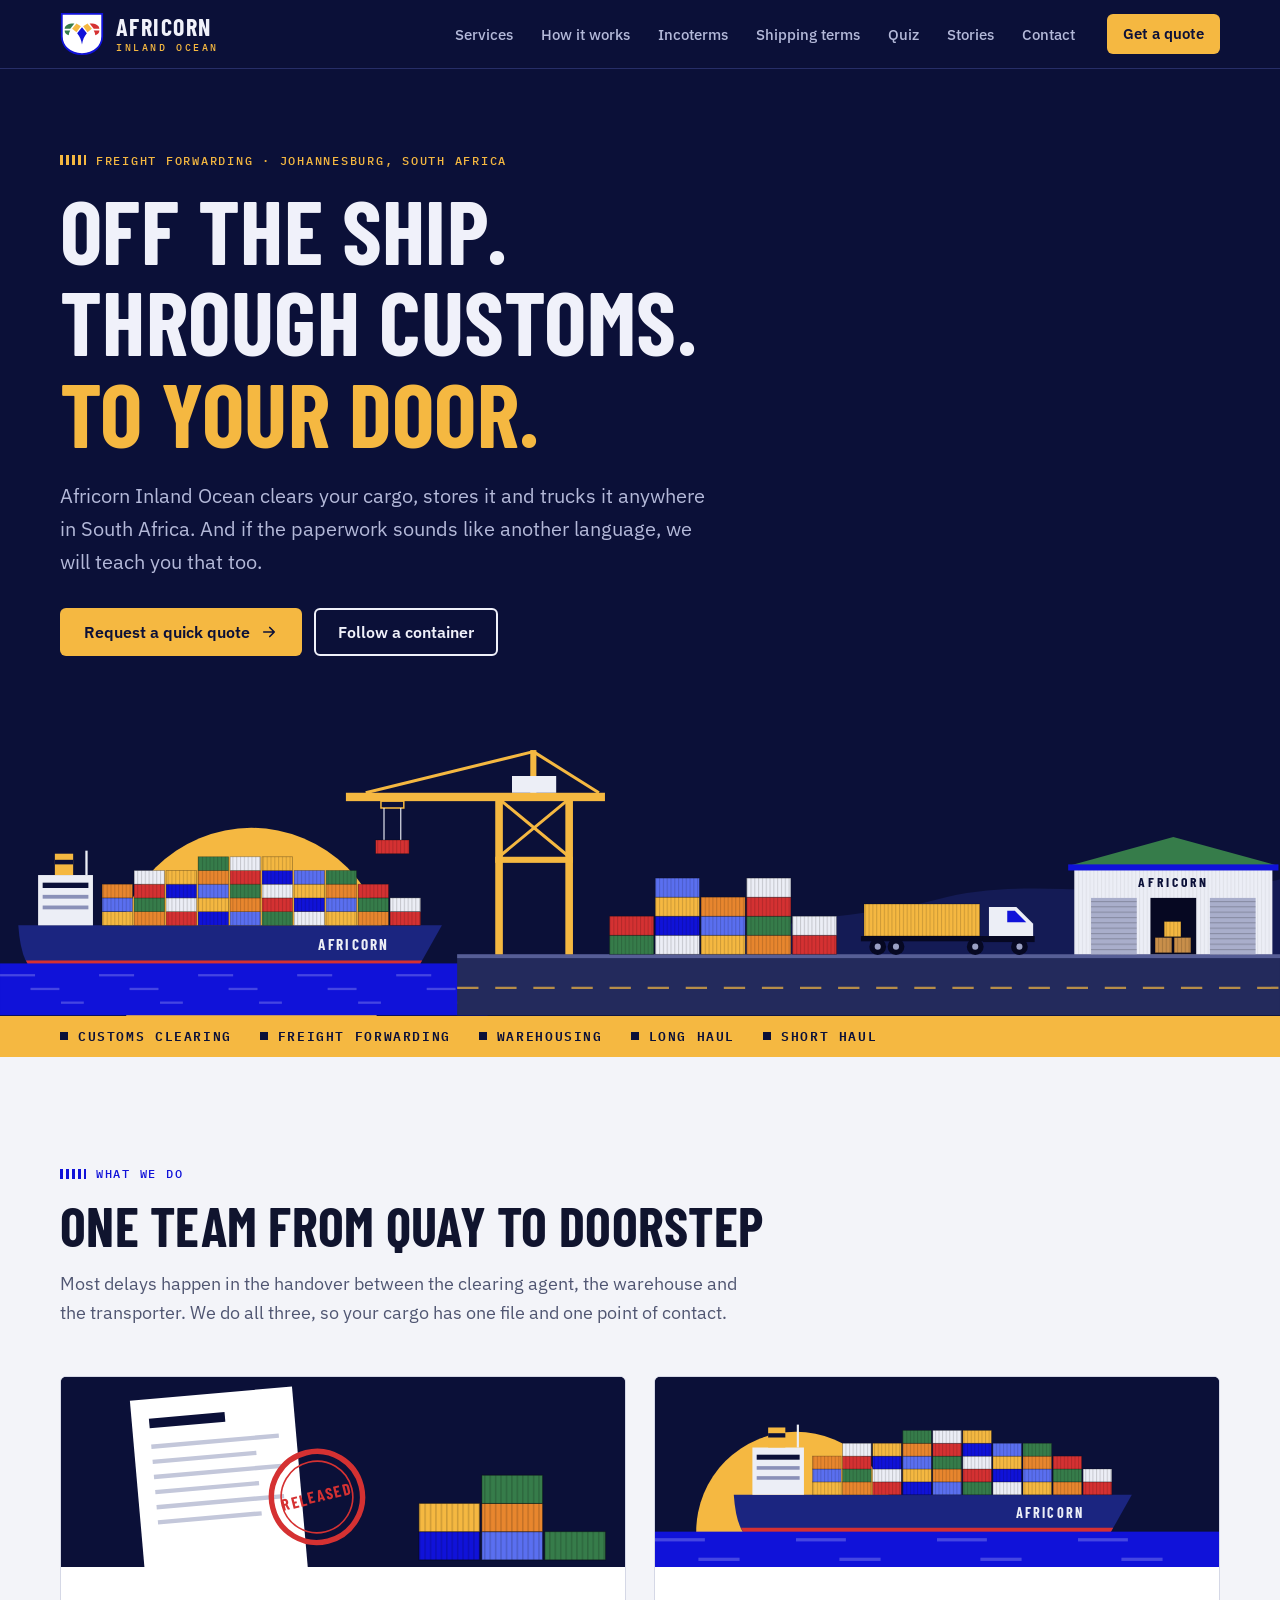
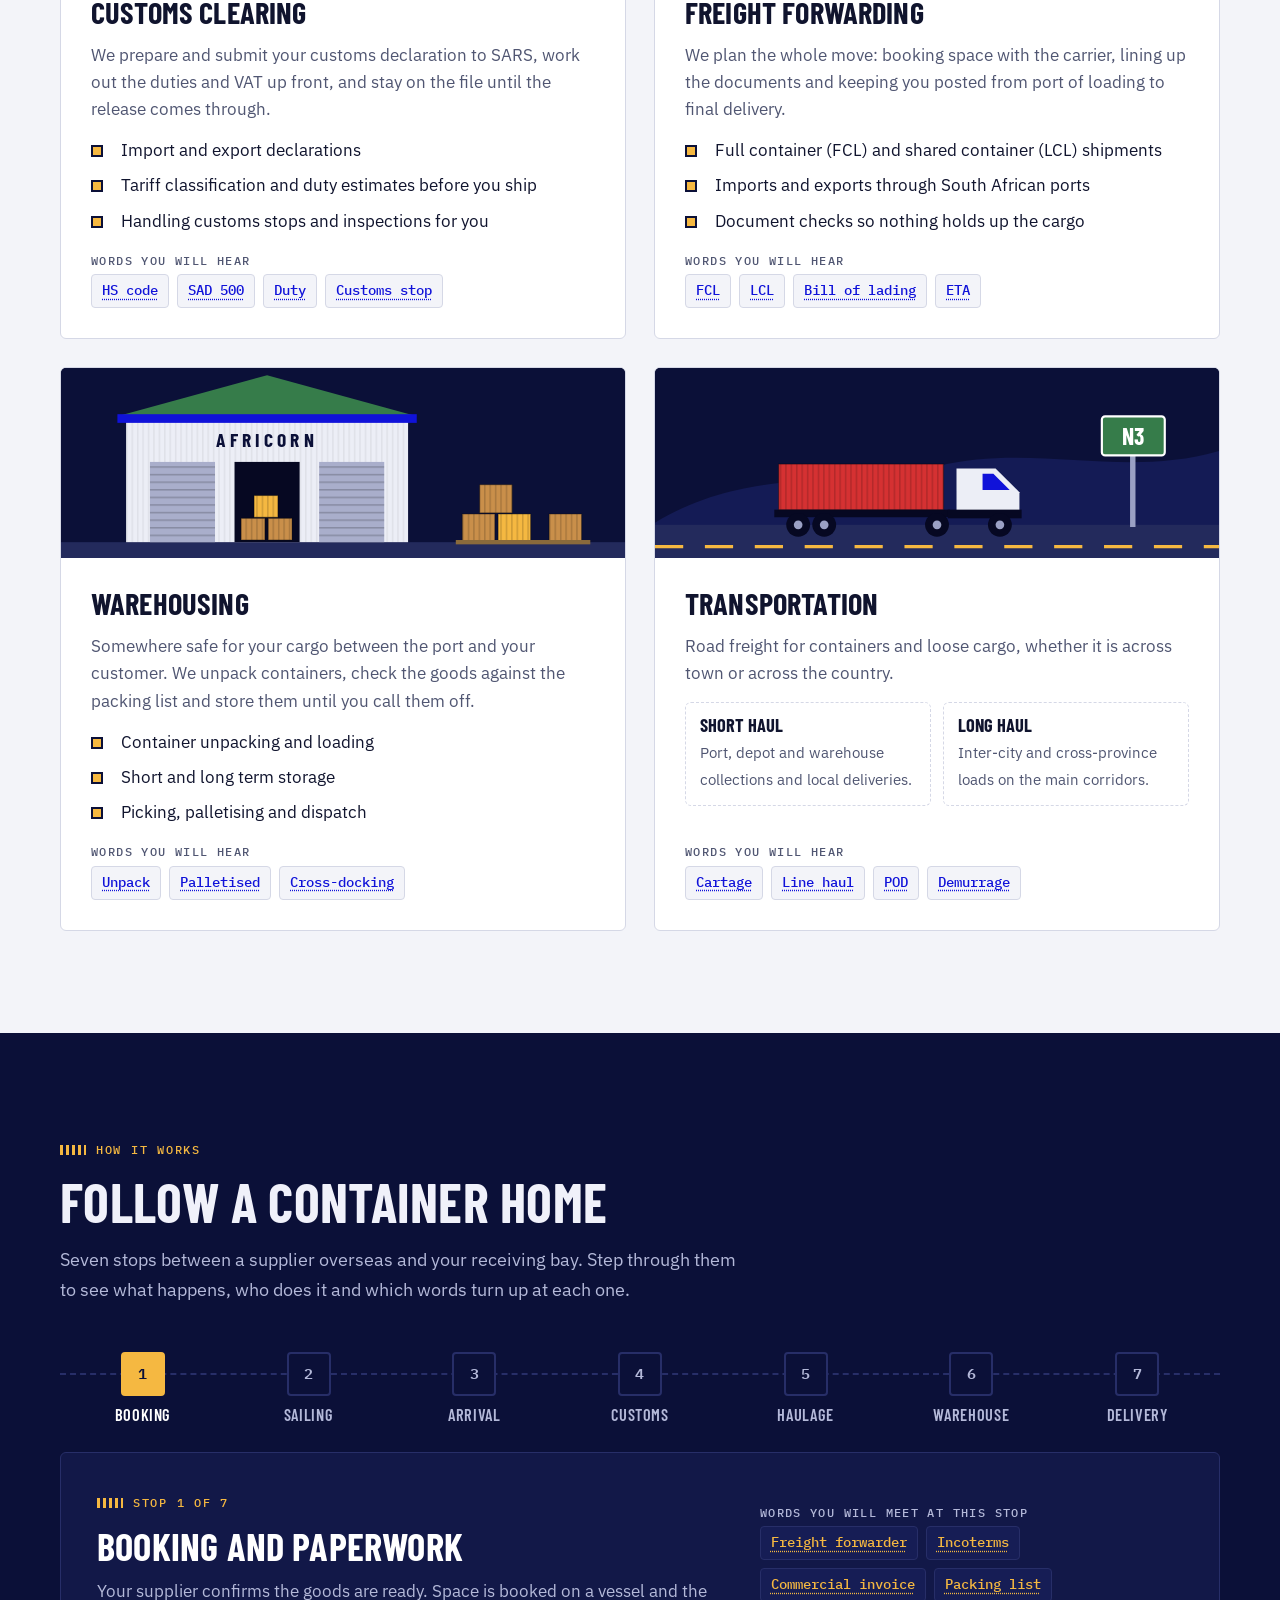
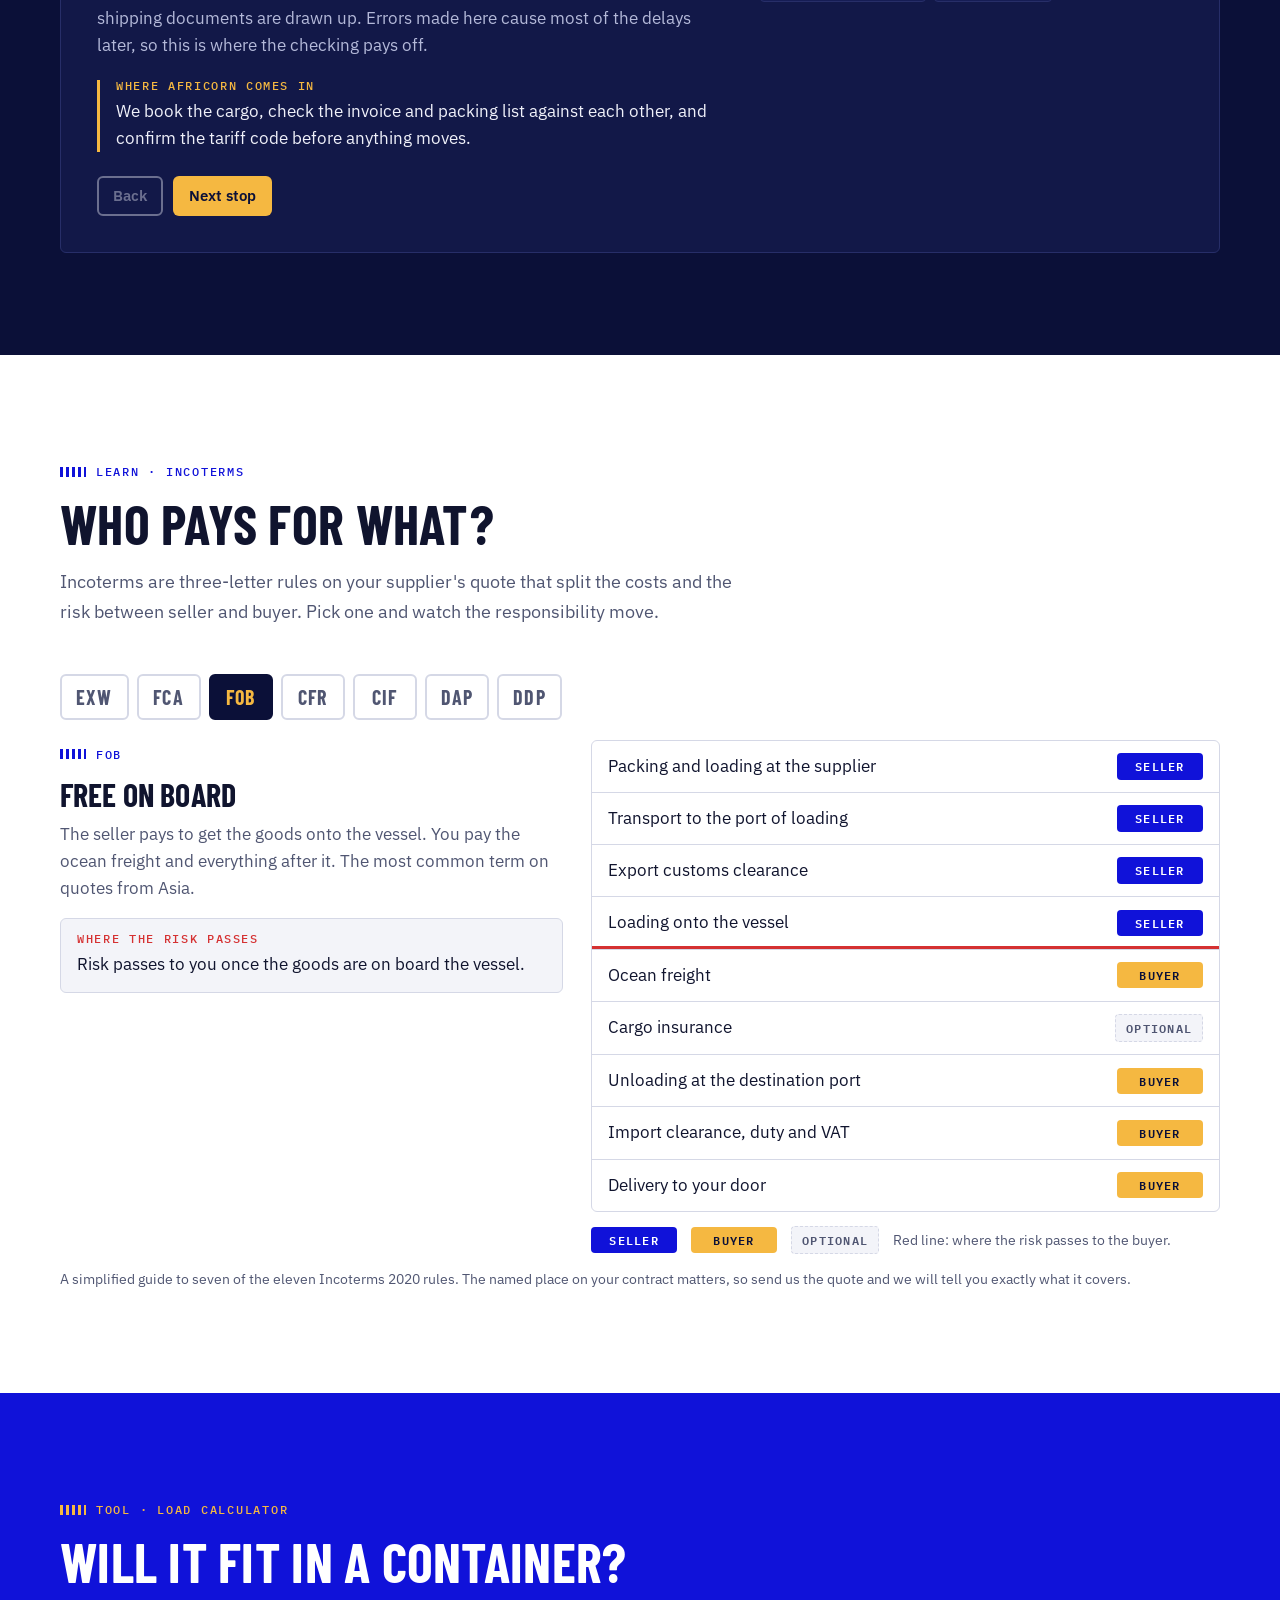
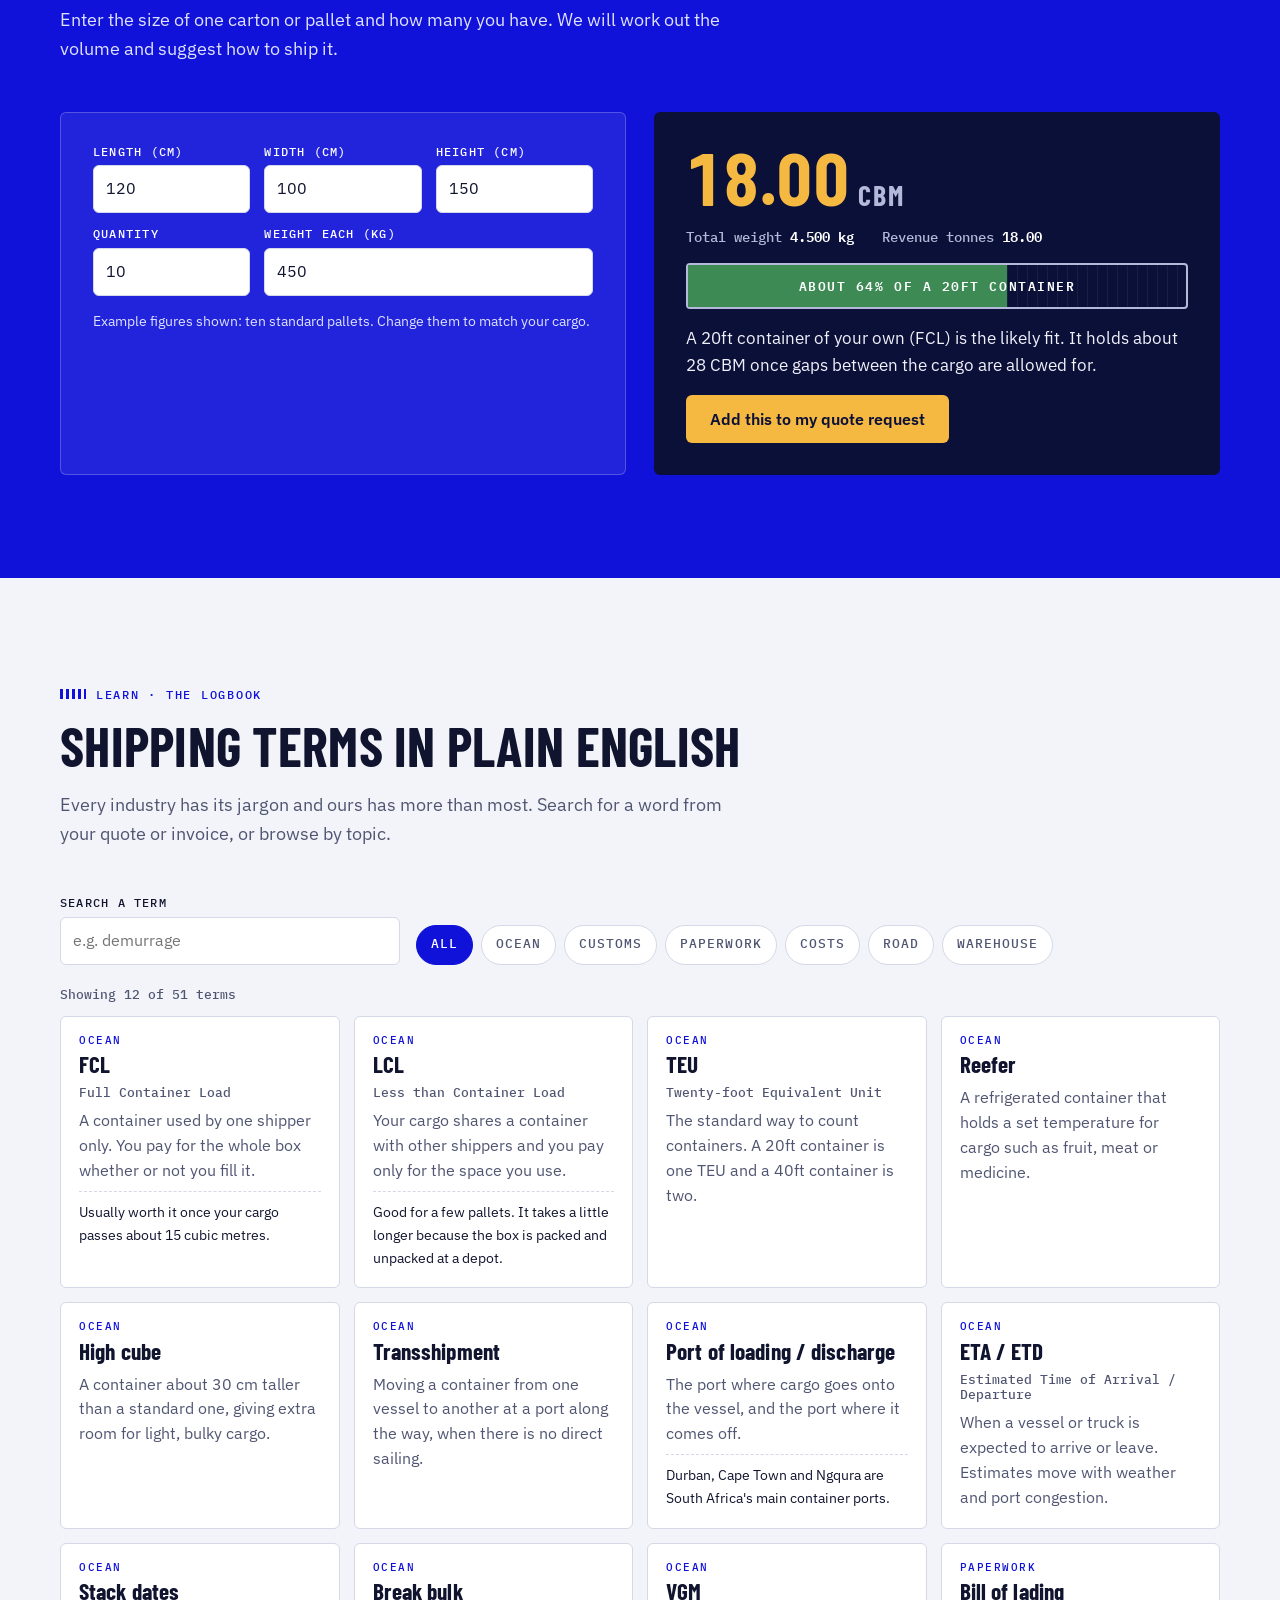
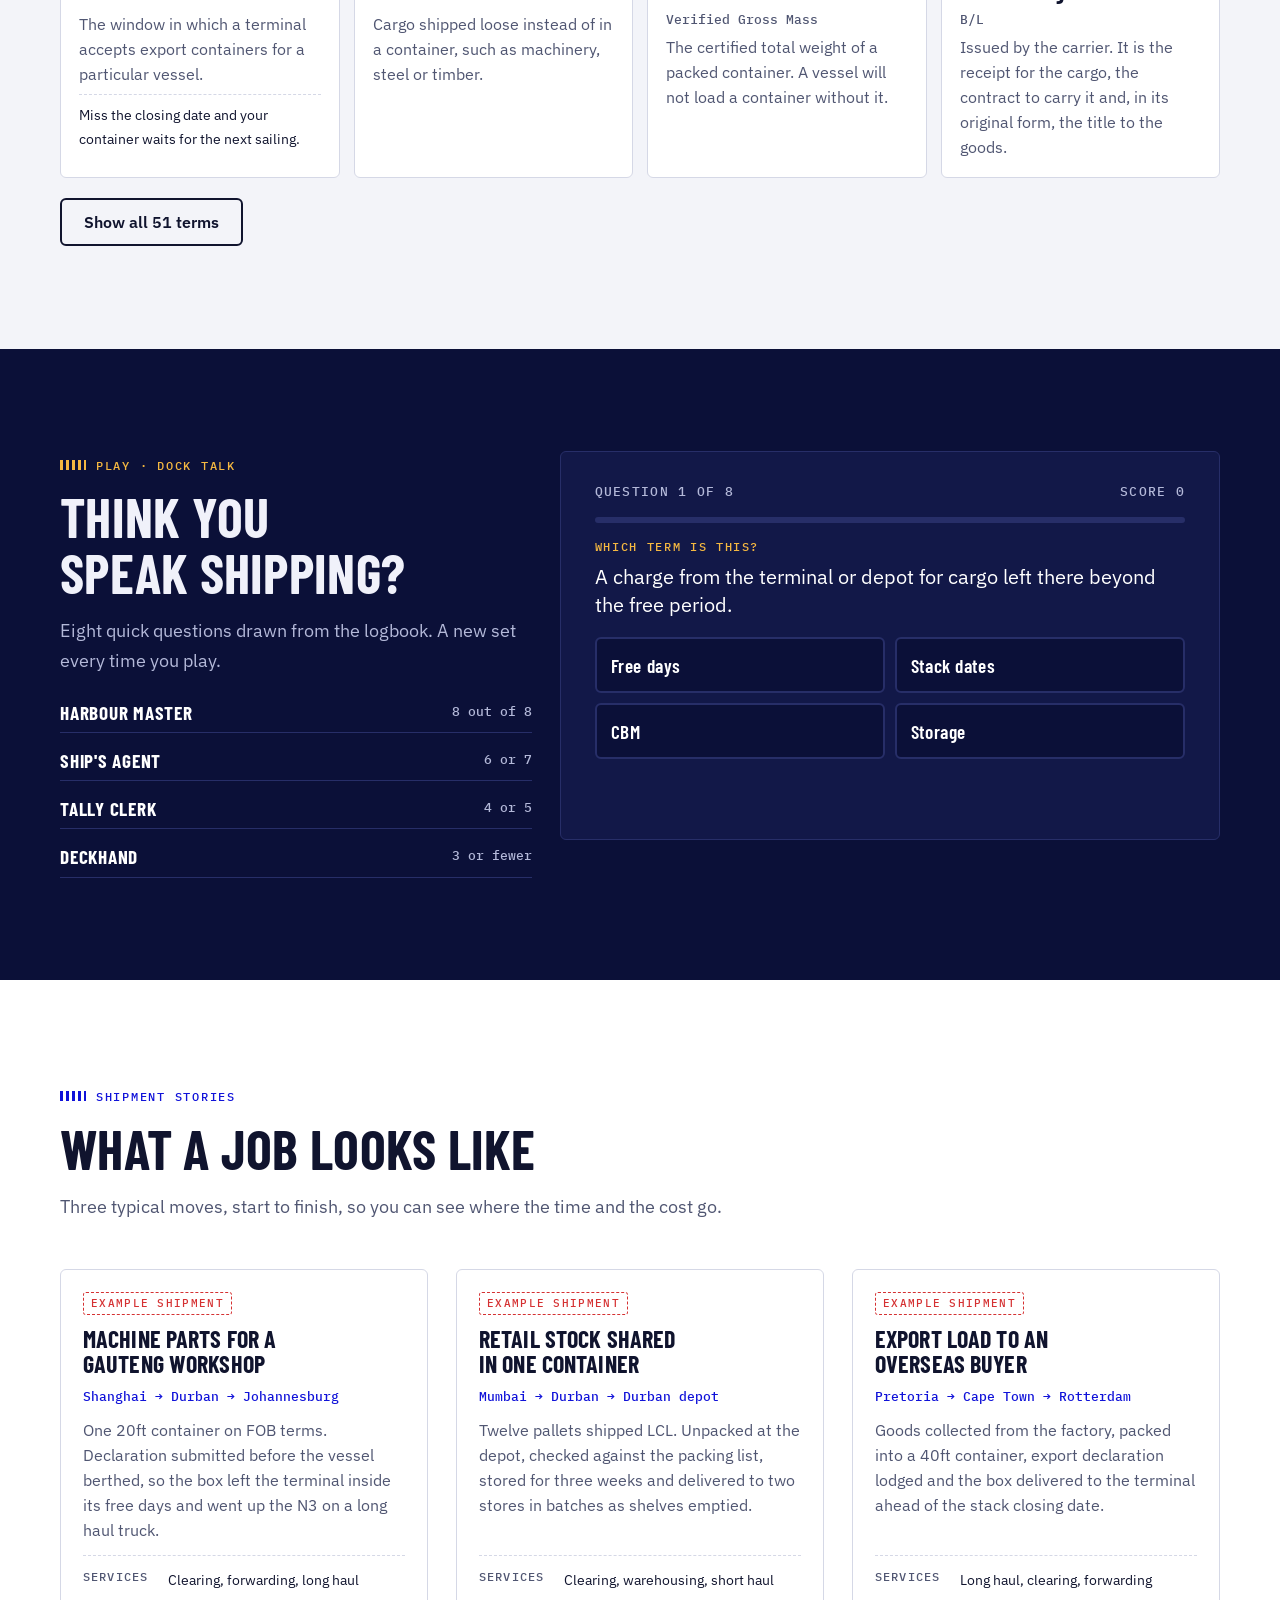
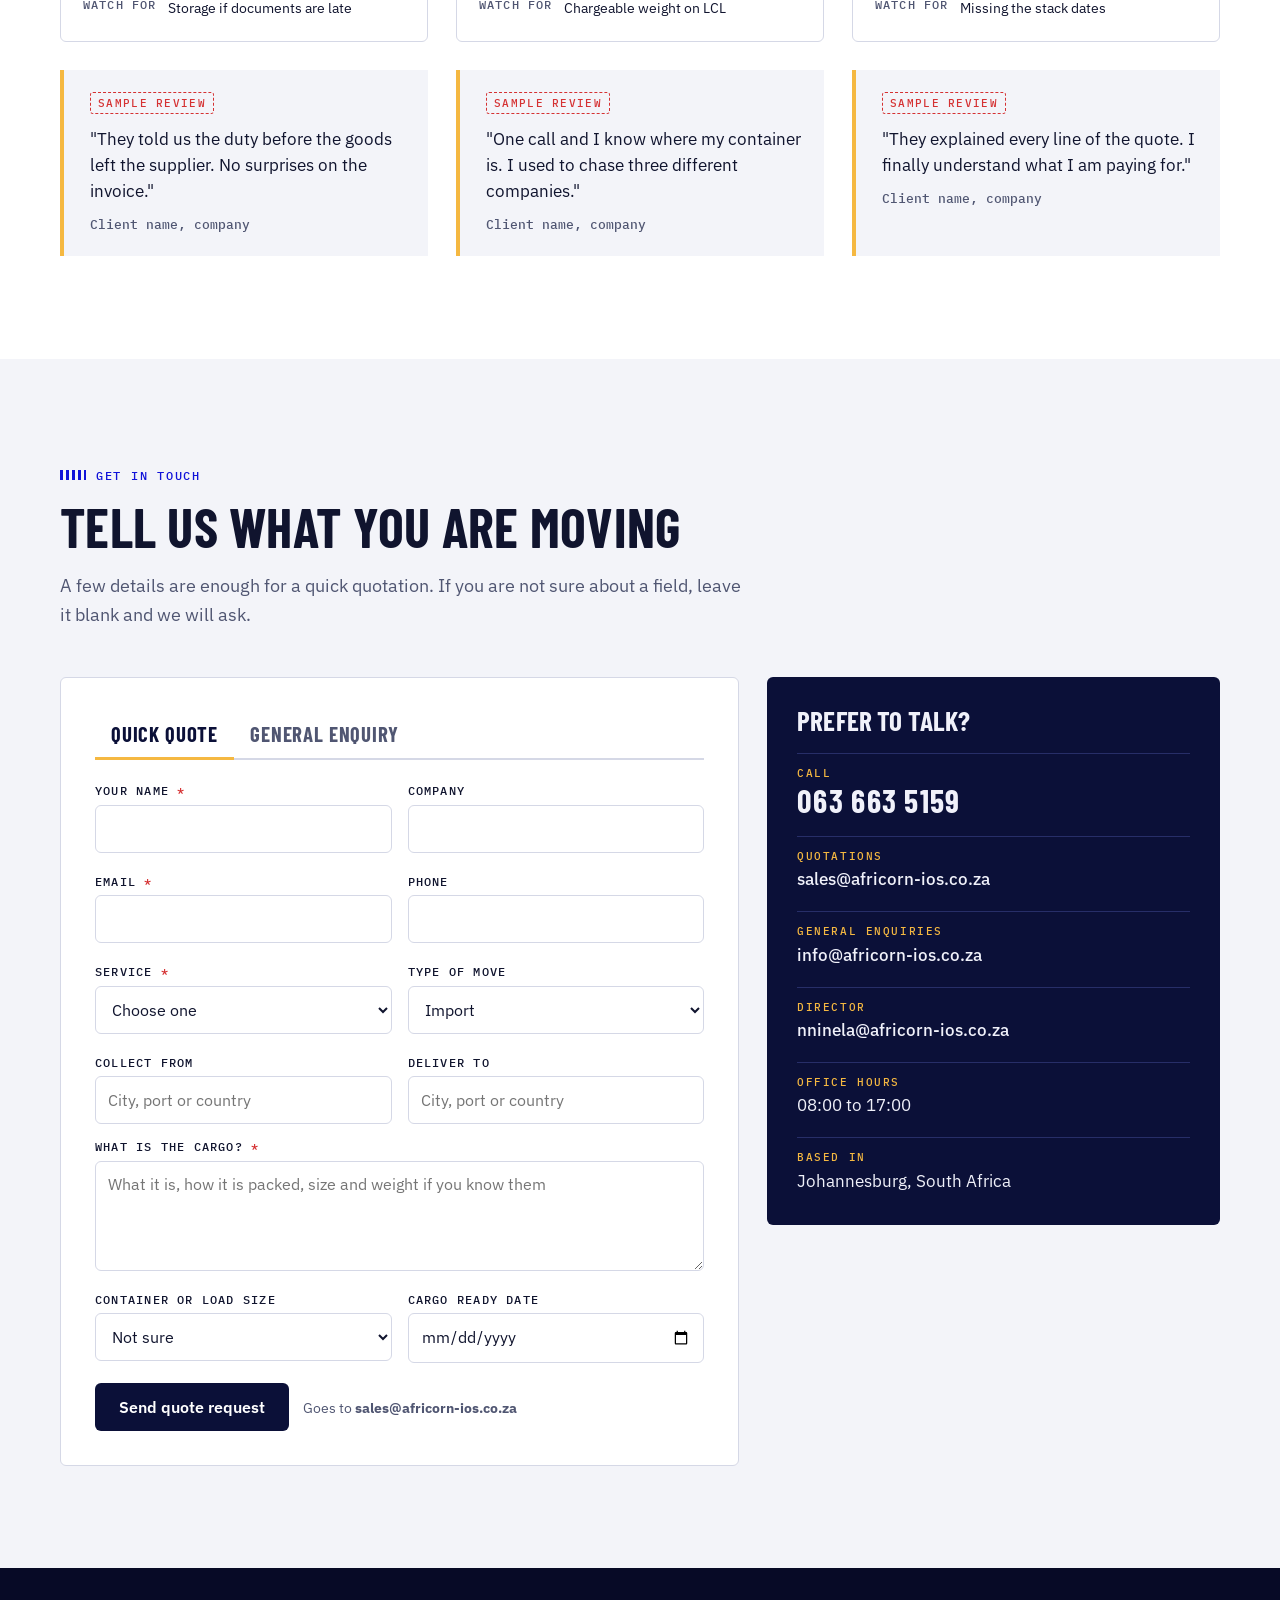
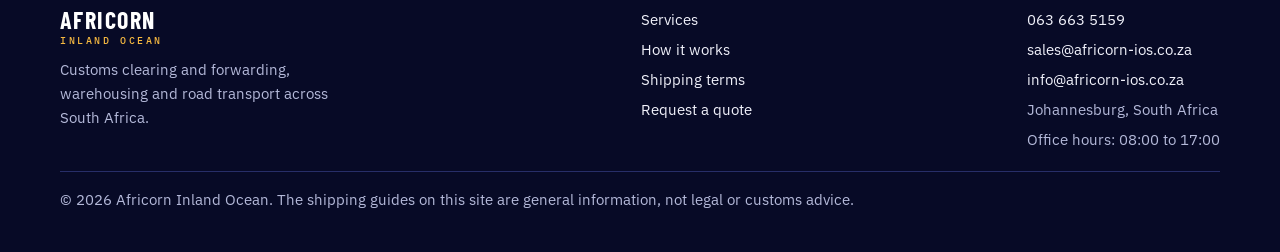
==== commit 076e1f8b: "Apply Africorn shield logo and brand colours Add a vector tracing of the logo, use it in the header " ====
--- a/site/index.html
+++ b/site/index.html
@@ -5,12 +5,12 @@
 <meta name="viewport" content="width=device-width, initial-scale=1, viewport-fit=cover">
 <title>Africorn Inland Ocean</title>
 <meta name="description" content="Africorn Inland Ocean: customs clearing and forwarding, warehousing, and long and short haul transport across South Africa. Request a quick quotation and learn the language of shipping.">
-<meta name="theme-color" content="#0c2233">
+<meta name="theme-color" content="#0b1038">
 <meta property="og:title" content="Africorn Inland Ocean | Freight forwarding, South Africa">
 <meta property="og:description" content="Customs clearing and forwarding, warehousing, and long and short haul transport. Request a quick quotation.">
 <meta property="og:type" content="website">
 <meta property="og:url" content="https://africorn-ios.co.za/">
-<link rel="icon" href="data:image/svg+xml,%3Csvg xmlns='http://www.w3.org/2000/svg' viewBox='0 0 40 40'%3E%3Crect width='40' height='40' rx='5' fill='%230c2233'/%3E%3Cpath d='M8 30 20 8l12 22h-6l-6-11-6 11z' fill='%23f0b429'/%3E%3Cpath d='M6 33h28' stroke='%231b8a8f' stroke-width='3'/%3E%3C/svg%3E">
+<link rel="icon" href="data:image/svg+xml,%3Csvg xmlns='http://www.w3.org/2000/svg' viewBox='30 42 780 778'%3E%3Cpath d='M62 74H778V470C778 640 640 788 420 788C200 788 62 640 62 470Z' fill='%23fff' stroke='%231012d9' stroke-width='32'/%3E%3Cpath d='M112 340C116 280 170 244 285 246L212 340Z' fill='%23367c4a'/%3E%3Cpath d='M112 368H212C196 395 188 420 185 452C140 440 112 410 112 368Z' fill='%23367c4a'/%3E%3Cpath d='M322 246L400 294L322 400L245 340Z' fill='%23f5b841'/%3E%3Cpath d='M518 246L595 340L518 400L440 294Z' fill='%23f5b841'/%3E%3Cpath d='M420 310L506 418C460 470 432 540 420 615C408 540 380 470 334 418Z' fill='%231012d9'/%3E%3Cpath d='M555 246C670 244 724 280 728 340H628Z' fill='%23d53132'/%3E%3Cpath d='M628 368H728C728 410 700 440 655 452C652 420 644 395 628 368Z' fill='%23d53132'/%3E%3C/svg%3E">
 <link rel="preconnect" href="https://fonts.googleapis.com">
 <link rel="preconnect" href="https://fonts.gstatic.com" crossorigin>
 <link rel="stylesheet" href="https://fonts.googleapis.com/css2?family=Barlow+Condensed:wght@600;700&family=IBM+Plex+Mono:wght@400;500;600&family=IBM+Plex+Sans:wght@400;500;600&display=swap">
@@ -28,9 +28,9 @@
 
 <header class="site-head">
   <div class="wrap">
-    <!-- LOGO SLOT: replace the <svg class="logo-mark"> below with <img src="assets/logo.png" alt="" class="logo-mark"> -->
+    <!-- Logo: inline copy of assets/logo.svg (traced from assets/logo-original.png) -->
     <a class="logo" href="#top" aria-label="Africorn Inland Ocean, home">
-      <svg class="logo-mark" viewBox="0 0 40 40" aria-hidden="true"><rect width="40" height="40" rx="5" fill="#f0b429"/><path d="M8 29 20 7l12 22h-6l-6-11-6 11z" fill="#0c2233"/><path d="M6 33h28" stroke="#0f5e6b" stroke-width="3"/></svg>
+      <svg class="logo-mark" viewBox="30 42 780 778" aria-hidden="true"><path d="M62 74H778V470C778 640 640 788 420 788C200 788 62 640 62 470Z" fill="#fff" stroke="#1012d9" stroke-width="32"/><path d="M112 340C116 280 170 244 285 246L212 340Z" fill="#367c4a"/><path d="M112 368H212C196 395 188 420 185 452C140 440 112 410 112 368Z" fill="#367c4a"/><path d="M322 246L400 294L322 400L245 340Z" fill="#f5b841"/><path d="M518 246L595 340L518 400L440 294Z" fill="#f5b841"/><path d="M420 310L506 418C460 470 432 540 420 615C408 540 380 470 334 418Z" fill="#1012d9"/><path d="M555 246C670 244 724 280 728 340H628Z" fill="#d53132"/><path d="M628 368H728C728 410 700 440 655 452C652 420 644 395 628 368Z" fill="#d53132"/></svg>
       <span class="logo-text"><b>Africorn</b><span>Inland Ocean</span></span>
     </a>
     <button class="nav-toggle" id="navToggle" aria-expanded="false" aria-controls="nav" aria-label="Menu">
@@ -183,7 +183,7 @@
           <div class="field"><label for="cQ">Quantity</label><input id="cQ" type="number" inputmode="numeric" min="1" value="10"></div>
           <div class="field span2"><label for="cKg">Weight each (kg)</label><input id="cKg" type="number" inputmode="decimal" min="0" value="450"></div>
         </div>
-        <p class="note" style="color:#d8ecec">Example figures shown: ten standard pallets. Change them to match your cargo.</p>
+        <p class="note" style="color:#dfe2ff">Example figures shown: ten standard pallets. Change them to match your cargo.</p>
       </form>
       <div class="calc-out" aria-live="polite">
         <div class="big" id="calcCbm">18.00<small>CBM</small></div>
--- a/site/css/styles.css
+++ b/site/css/styles.css
@@ -1,21 +1,21 @@
 /* Layout concept: one shipment's route, ocean to inland. Dark "sea" bands for the brand
    moments, pale "paper" bands for reading, container-plate labels in mono type. */
 :root {
-  /* PROVISIONAL BRAND PALETTE: swap these six values once the logo colours are confirmed */
-  --ink: #0c2233;        /* deep sea navy: dark bands, headings */
-  --sea: #0f5e6b;        /* teal: secondary brand colour */
-  --sea-lite: #1b8a8f;
-  --maize: #f0b429;      /* corn gold: calls to action, highlights */
-  --rust: #b8432a;       /* container red: sparing accents */
-  --paper: #f1f5f4;      /* page background */
+  /* Brand palette, sampled from the Africorn shield logo */
+  --ink: #0b1038;        /* deep navy: dark bands, headings */
+  --sea: #1012d9;        /* logo royal blue */
+  --sea-lite: #3d8a54;   /* logo green */
+  --maize: #f5b841;      /* logo yellow: calls to action */
+  --rust: #d53132;       /* logo red: sparing accents */
+  --paper: #f3f4f9;      /* page background */
 
   --card: #ffffff;
-  --text: #13242f;
-  --muted: #4d616c;
-  --line: #d3dcdc;
-  --on-dark: #eef4f4;
-  --on-dark-muted: #a9bec6;
-  --dark-line: #2a4354;
+  --text: #10142e;
+  --muted: #505672;
+  --line: #d5d8e6;
+  --on-dark: #f0f1fa;
+  --on-dark-muted: #b4b9d9;
+  --dark-line: #272e68;
   --ok: #1d7a4c;
   --bad: #b3261e;
 
@@ -71,7 +71,7 @@
 .band--dark .plate, .band--sea .plate, .hero .plate { color: var(--maize); }
 .lede { font-size: 1.14rem; color: var(--muted); max-width: 62ch; margin-top: 16px; }
 .band--dark .lede { color: var(--on-dark-muted); }
-.band--sea .lede { color: #d8ecec; }
+.band--sea .lede { color: #dfe2ff; }
 .sec-head { margin-bottom: clamp(28px, 4vw, 48px); }
 
 /* buttons */
@@ -82,11 +82,11 @@
 }
 .btn:active { transform: translateY(1px); }
 .btn--go { background: var(--maize); color: var(--ink); }
-.btn--go:hover { background: #ffc94a; }
+.btn--go:hover { background: #ffcb5c; }
 .btn--line { border-color: currentColor; background: transparent; color: inherit; }
 .btn--line:hover { background: rgba(127, 160, 170, .16); }
 .btn--ink { background: var(--ink); color: #fff; }
-.btn--ink:hover { background: #163449; }
+.btn--ink:hover { background: #1a2160; }
 .btn--sm { min-height: 40px; padding: 0 14px; font-size: .92rem; }
 .btn svg { width: 18px; height: 18px; flex: none; }
 
@@ -94,7 +94,7 @@
 .site-head { position: sticky; top: env(safe-area-inset-top, 0px); z-index: 50; background: var(--ink); color: var(--on-dark); border-bottom: 1px solid var(--dark-line); }
 .site-head .wrap { display: flex; align-items: center; gap: 20px; min-height: 68px; }
 .logo { display: flex; align-items: center; gap: 12px; text-decoration: none; margin-right: auto; }
-.logo-mark { width: 40px; height: 40px; flex: none; }
+.logo-mark { width: 44px; height: 44px; flex: none; }
 .logo-text { display: flex; flex-direction: column; line-height: 1; }
 .logo-text b { font: 700 1.5rem/1 var(--f-display); letter-spacing: .06em; text-transform: uppercase; }
 .logo-text span { font: 500 .62rem/1 var(--f-mono); letter-spacing: .26em; text-transform: uppercase; color: var(--maize); margin-top: 4px; }
@@ -151,9 +151,9 @@
   font: 500 .86rem/1 var(--f-mono); padding: 8px 10px; min-height: 34px; border-radius: 4px;
   border: 1px solid var(--line); background: var(--paper); color: var(--sea); text-decoration: underline dotted; text-underline-offset: 3px;
 }
-.term:hover { border-color: var(--sea); background: #e3eeee; }
-.band--dark .term { background: #132f43; border-color: var(--dark-line); color: var(--maize); }
-.band--dark .term:hover { border-color: var(--maize); background: #193a52; }
+.term:hover { border-color: var(--sea); background: #e6e9f6; }
+.band--dark .term { background: #161d55; border-color: var(--dark-line); color: var(--maize); }
+.band--dark .term:hover { border-color: var(--maize); background: #1d2668; }
 @media (max-width: 820px) { .svc-grid { grid-template-columns: 1fr; } }
 
 /* journey */
@@ -167,7 +167,7 @@
 .stop[aria-selected="true"] { color: #fff; }
 .stop[aria-selected="true"] i { background: var(--maize); border-color: var(--maize); color: var(--ink); }
 .stop.done i { border-color: var(--sea-lite); color: var(--sea-lite); }
-.leg { background: #112c3f; border: 1px solid var(--dark-line); border-radius: var(--r); padding: clamp(20px, 3vw, 36px); display: grid; grid-template-columns: minmax(0, 1.5fr) minmax(0, 1fr); gap: var(--gap); }
+.leg { background: #121848; border: 1px solid var(--dark-line); border-radius: var(--r); padding: clamp(20px, 3vw, 36px); display: grid; grid-template-columns: minmax(0, 1.5fr) minmax(0, 1fr); gap: var(--gap); }
 .leg h3 { font-size: clamp(1.8rem, 3vw, 2.4rem); text-transform: uppercase; color: #fff; }
 .leg p { color: var(--on-dark-muted); margin-top: 12px; }
 .leg-us { border-left: 3px solid var(--maize); padding-left: 16px; margin-top: 20px; }
@@ -257,7 +257,7 @@
 
 /* quiz */
 .quiz { display: grid; grid-template-columns: minmax(0, 1fr) minmax(0, 1.4fr); gap: var(--gap); align-items: start; }
-.quiz-box { background: #112c3f; border: 1px solid var(--dark-line); border-radius: var(--r); padding: clamp(20px, 3vw, 34px); min-height: 380px; display: flex; flex-direction: column; gap: 18px; }
+.quiz-box { background: #121848; border: 1px solid var(--dark-line); border-radius: var(--r); padding: clamp(20px, 3vw, 34px); min-height: 380px; display: flex; flex-direction: column; gap: 18px; }
 .quiz-meta { display: flex; justify-content: space-between; gap: 12px; font: 500 .8rem/1 var(--f-mono); letter-spacing: .1em; text-transform: uppercase; color: var(--on-dark-muted); }
 .quiz-bar { height: 6px; background: var(--dark-line); border-radius: 3px; overflow: hidden; }
 .quiz-bar i { display: block; height: 100%; width: 0; background: var(--maize); transition: width .3s ease; }
@@ -323,7 +323,7 @@
 @media (max-width: 560px) { .form-grid { grid-template-columns: 1fr; } }
 
 /* footer */
-.foot { background: #081824; color: var(--on-dark-muted); padding-block: 40px; font-size: .93rem; }
+.foot { background: #070a26; color: var(--on-dark-muted); padding-block: 40px; font-size: .93rem; }
 .foot .wrap { display: flex; flex-wrap: wrap; gap: 20px 40px; justify-content: space-between; align-items: flex-start; }
 .foot a { color: var(--on-dark); text-decoration: none; }
 .foot a:hover { text-decoration: underline; }
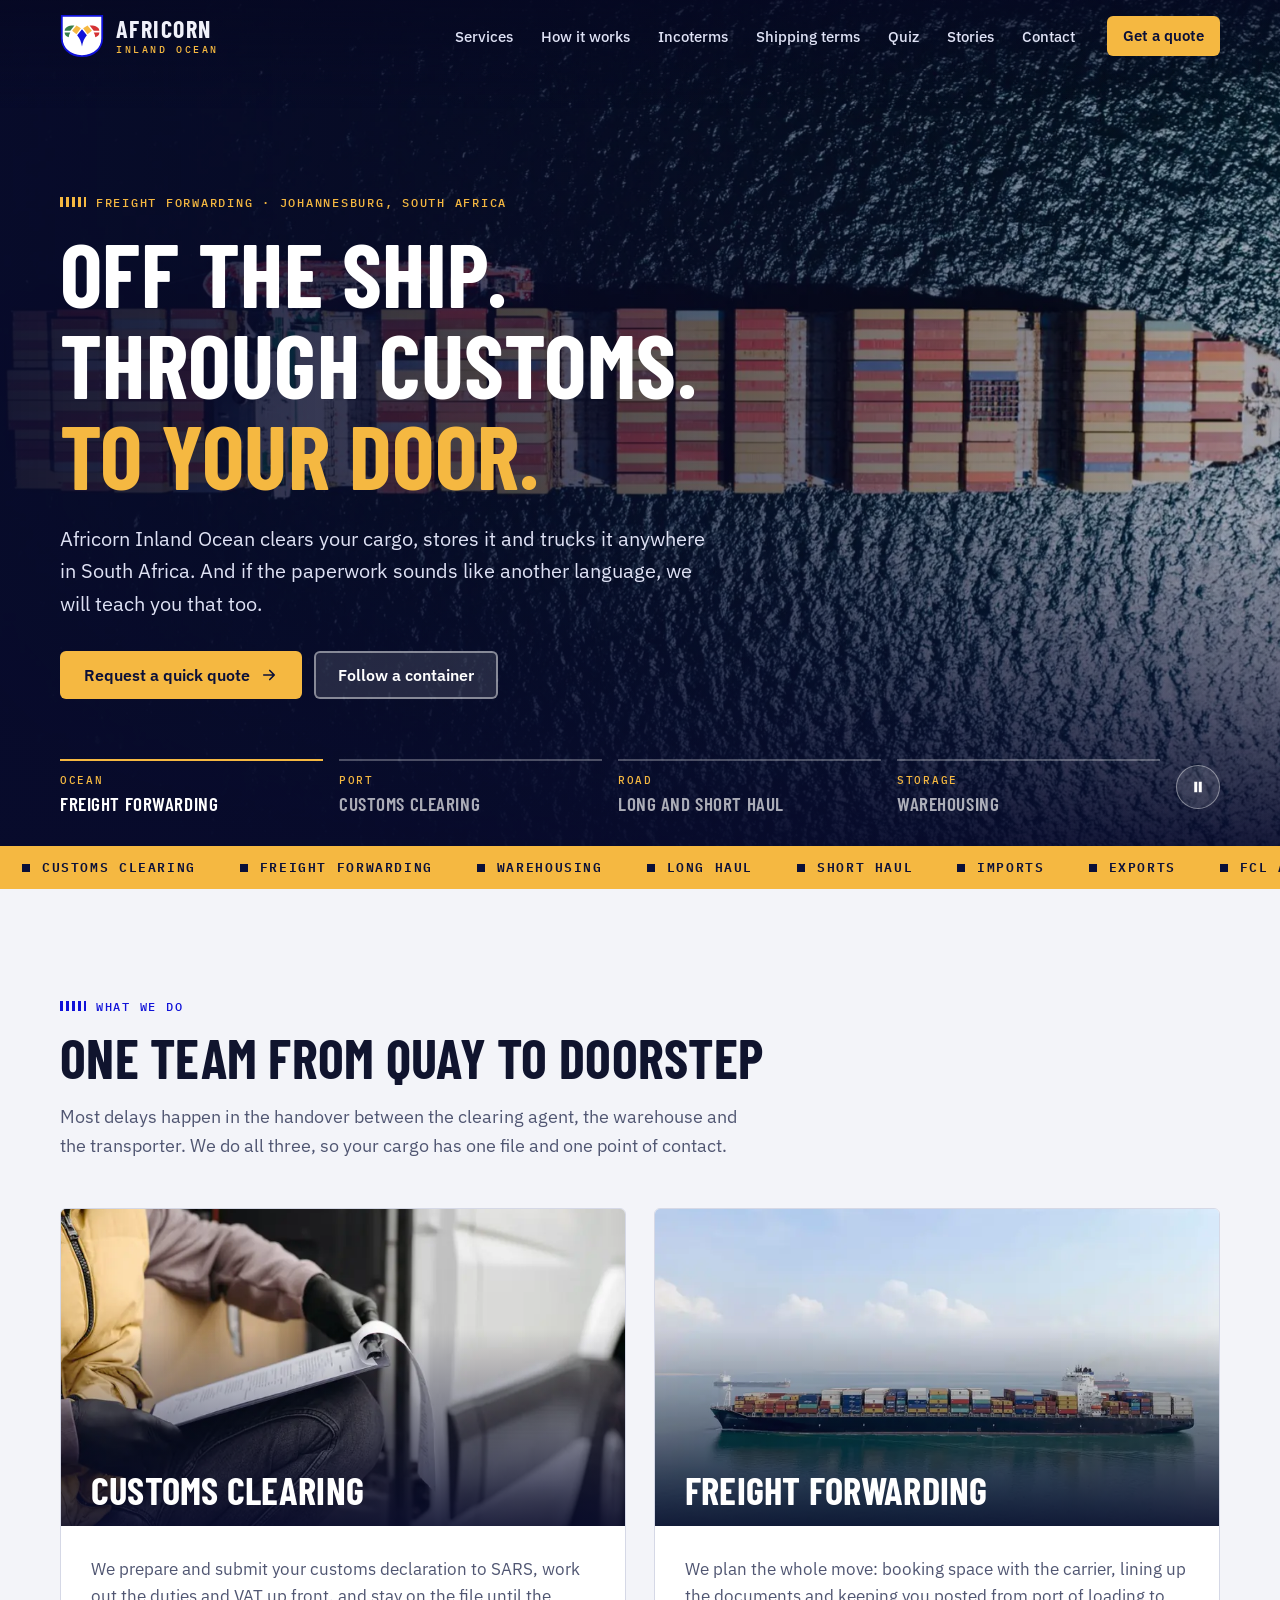
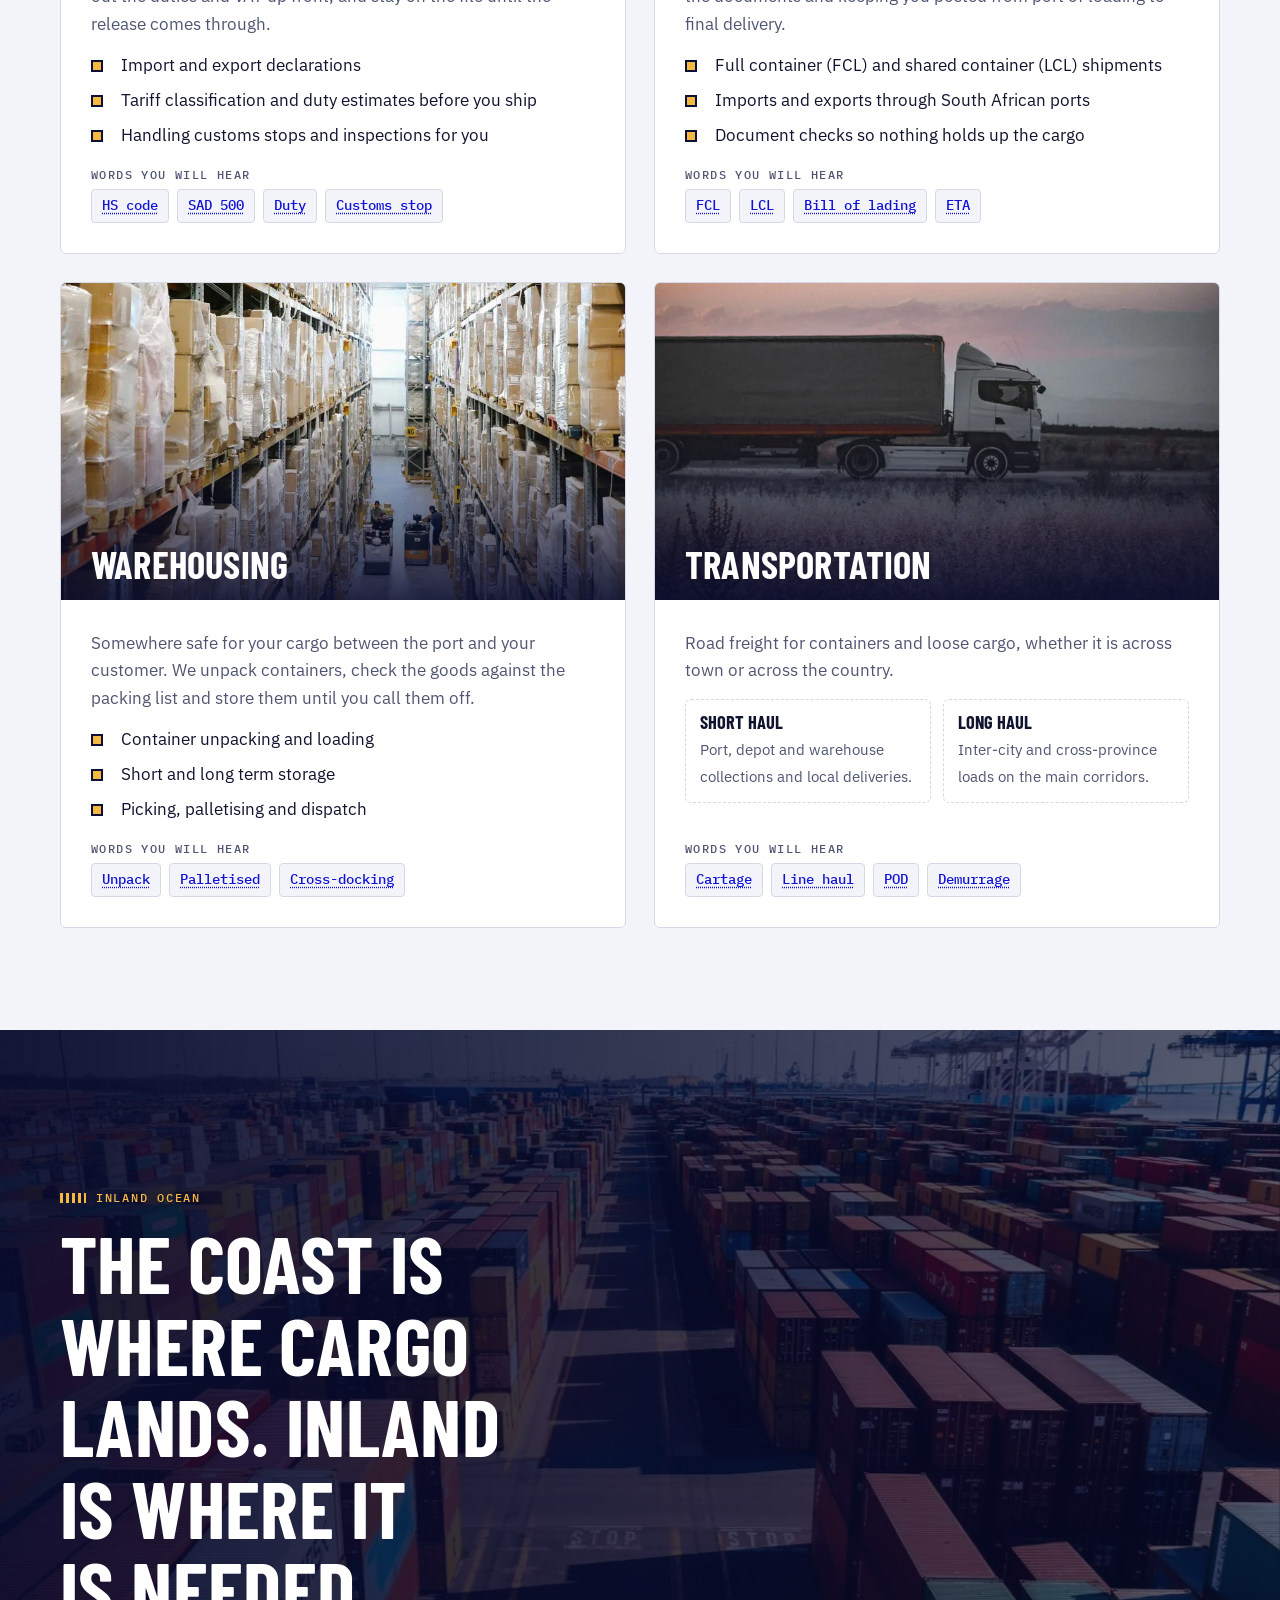
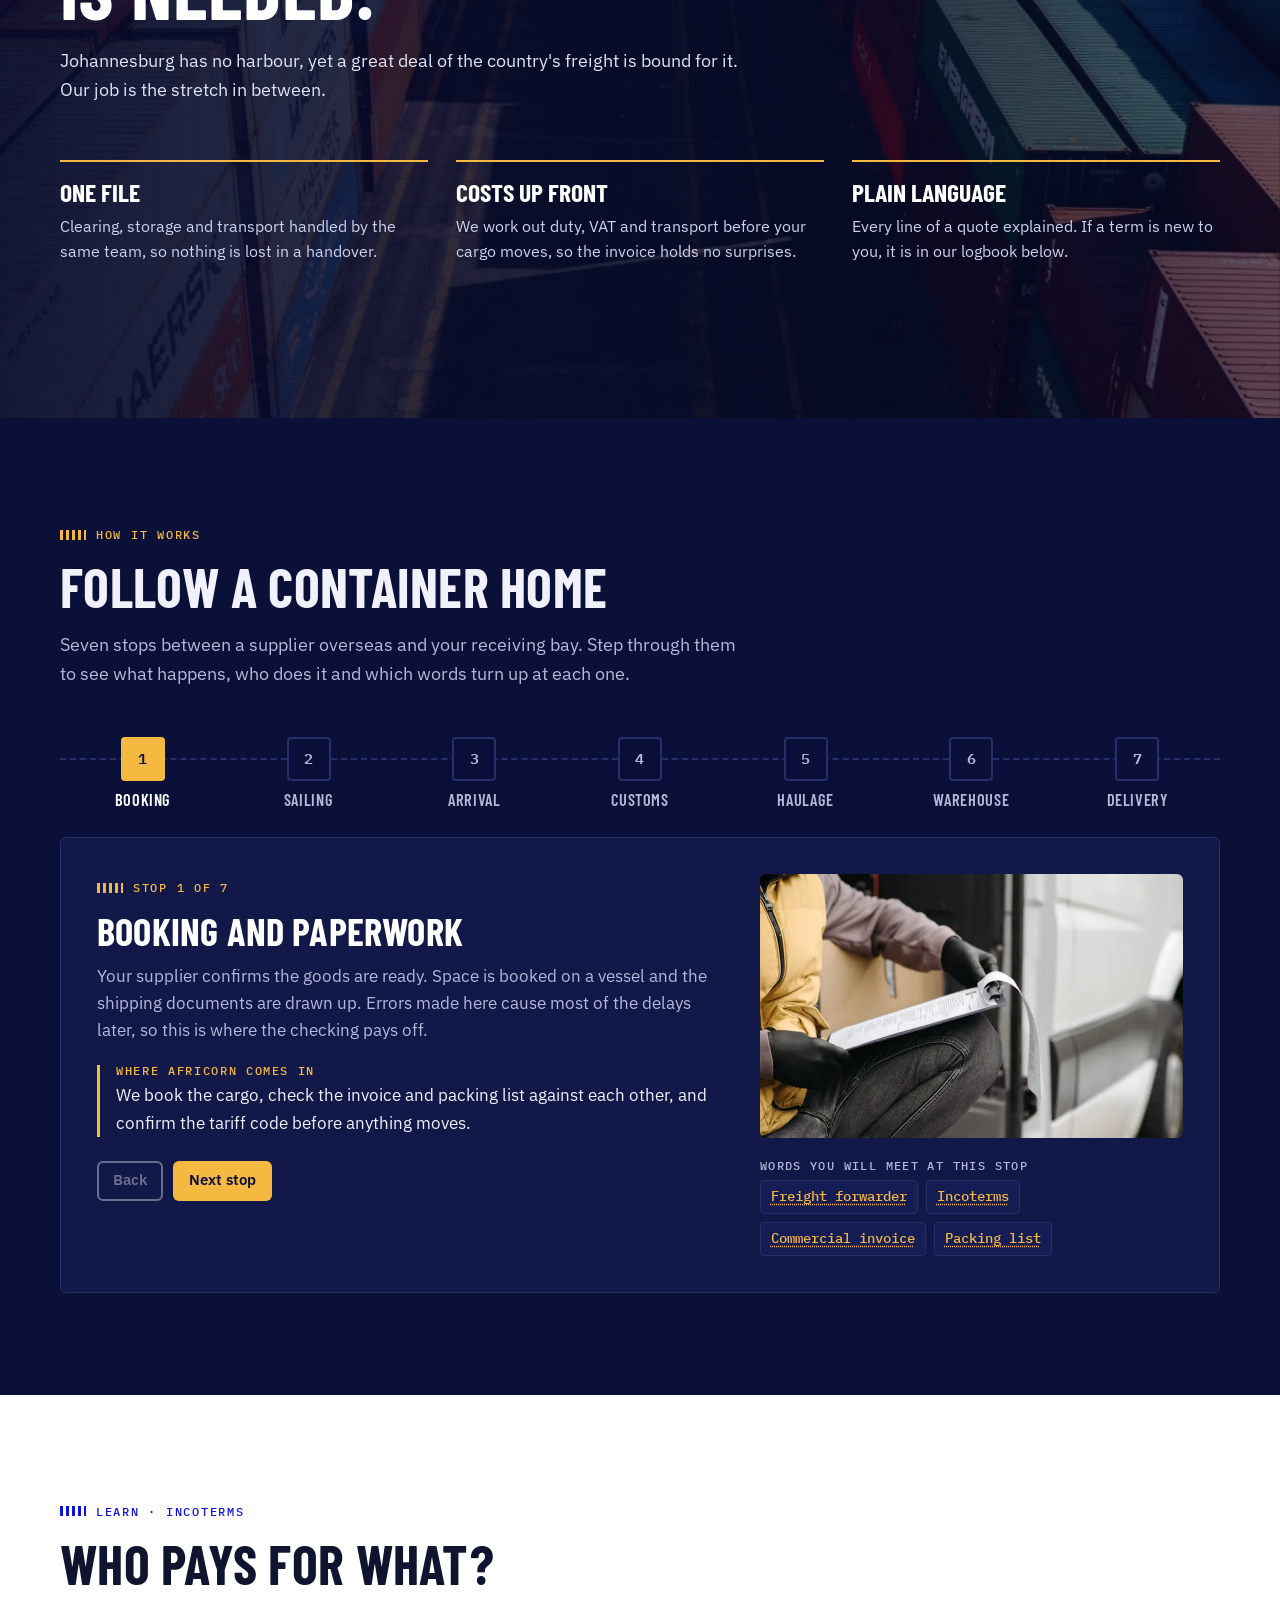
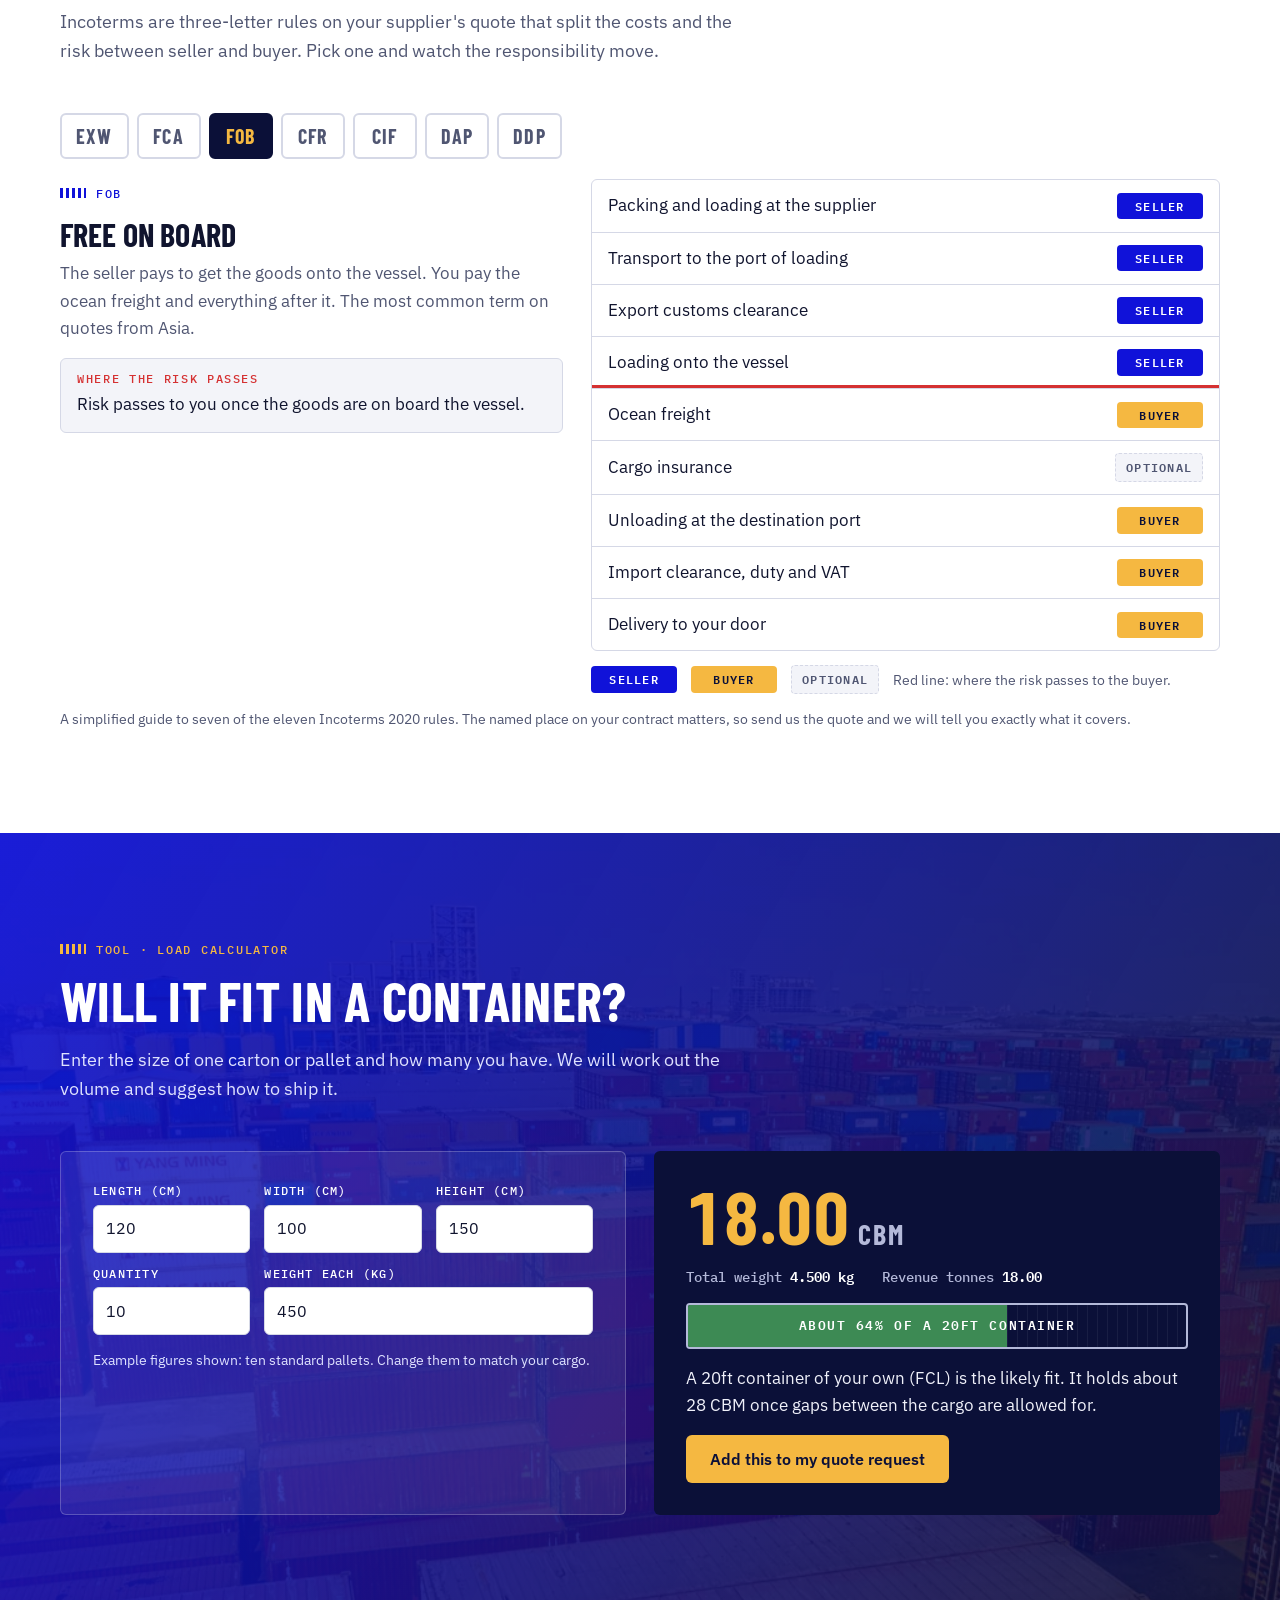
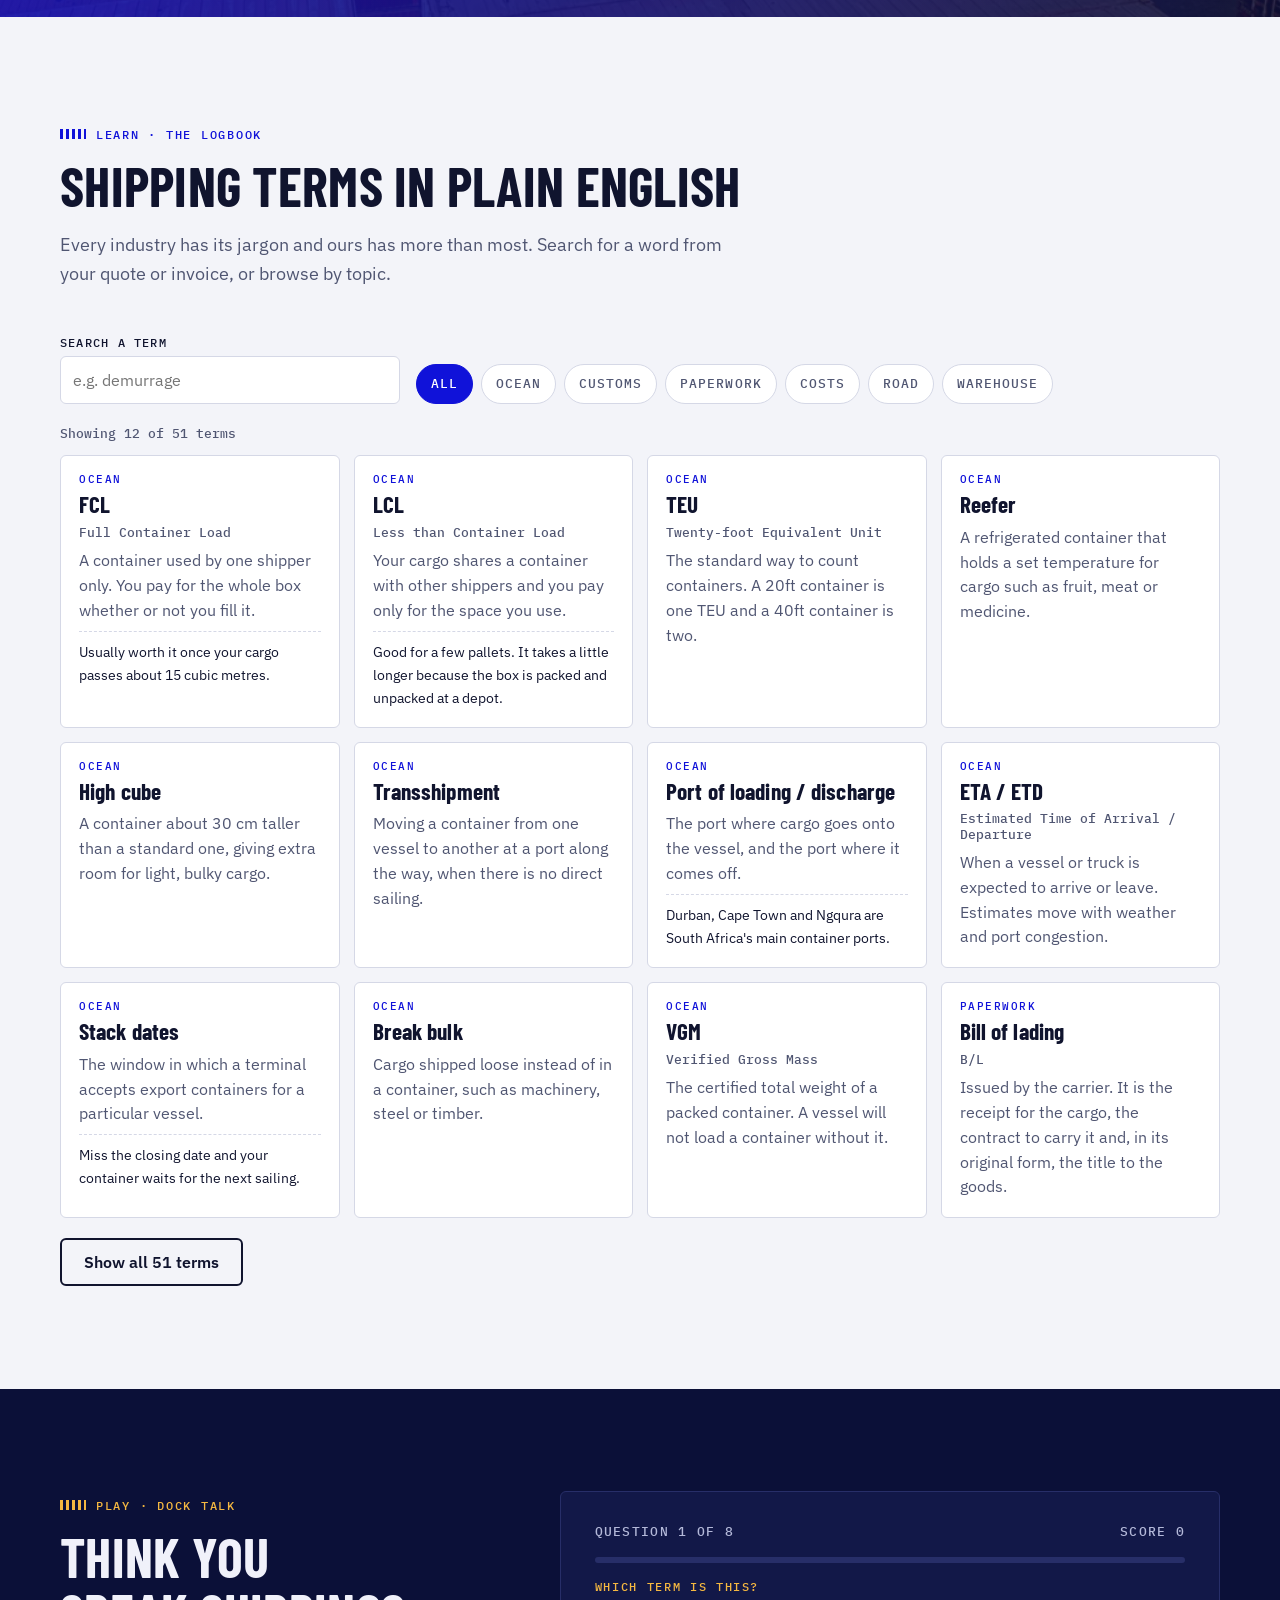
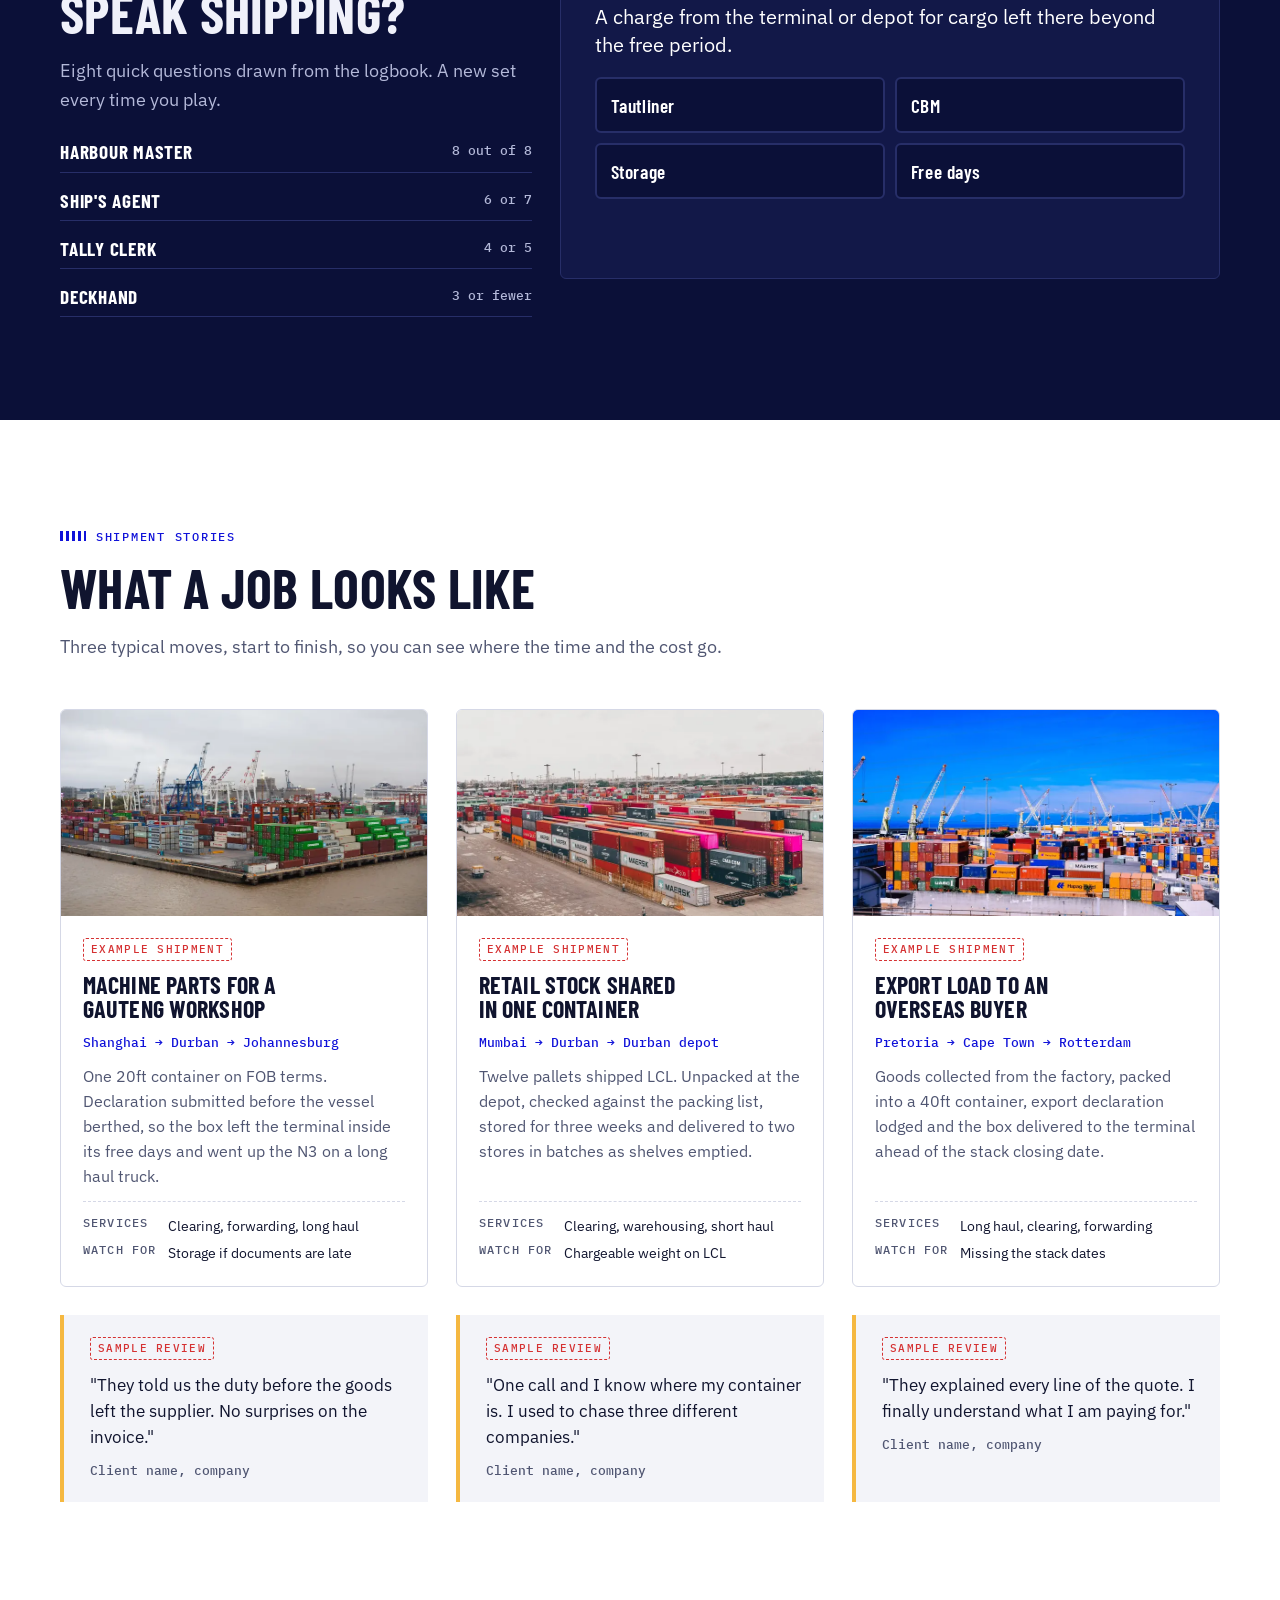
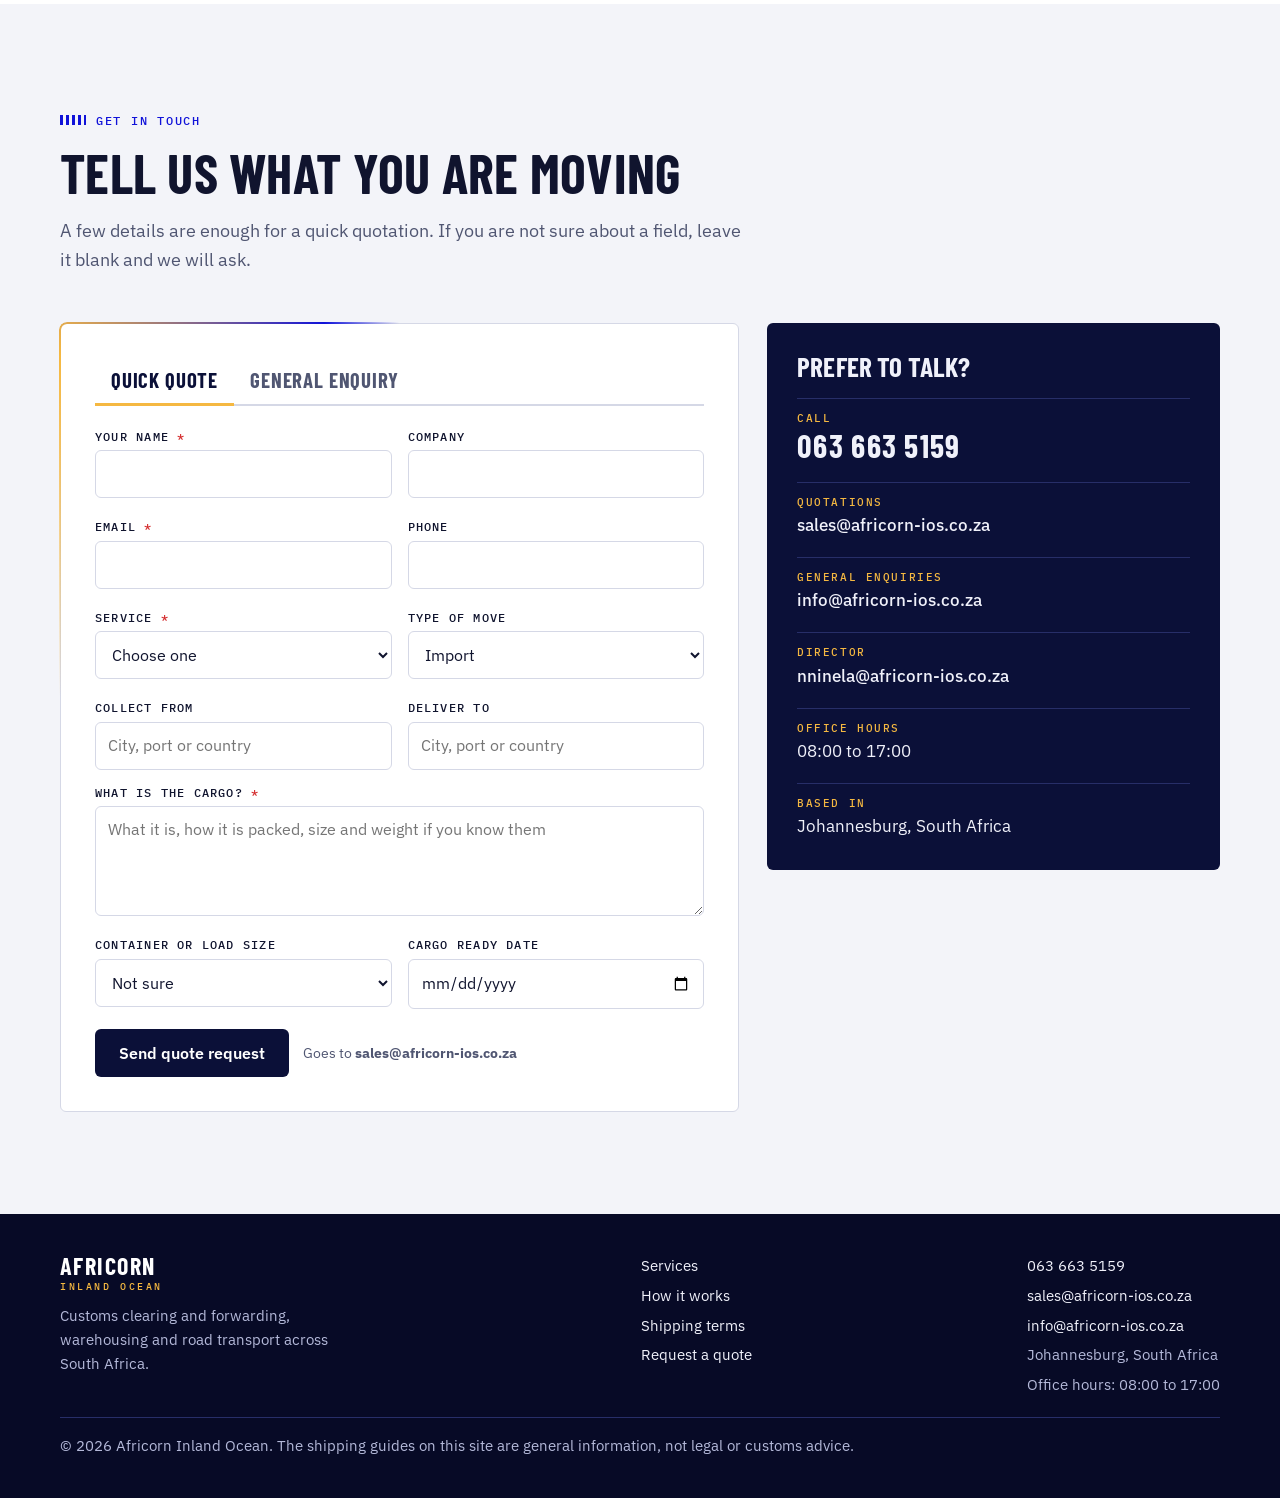
==== commit 05f7e3a6: "Replace illustrations with photography and add motion effects Full-bleed photo hero with slideshow, " ====
--- a/site/index.html
+++ b/site/index.html
@@ -19,16 +19,9 @@
 <body>
 <a class="skip" href="#main">Skip to content</a>
 
-<svg width="0" height="0" style="position:absolute" aria-hidden="true" focusable="false">
-  <defs>
-    <pattern id="corr" width="5" height="8" patternUnits="userSpaceOnUse"><rect width="1.4" height="8" fill="rgba(0,0,0,.16)"/></pattern>
-    <pattern id="slat" width="8" height="7" patternUnits="userSpaceOnUse"><rect width="8" height="1.4" fill="rgba(0,0,0,.2)"/></pattern>
-  </defs>
-</svg>
-
-<header class="site-head">
-  <div class="wrap">
-    <!-- Logo: inline copy of assets/logo.svg (traced from assets/logo-original.png) -->
+<div class="progress" id="progress" aria-hidden="true"></div>
+<header class="site-head" id="siteHead">
+  <div class="wrap">
     <a class="logo" href="#top" aria-label="Africorn Inland Ocean, home">
       <svg class="logo-mark" viewBox="30 42 780 778" aria-hidden="true"><path d="M62 74H778V470C778 640 640 788 420 788C200 788 62 640 62 470Z" fill="#fff" stroke="#1012d9" stroke-width="32"/><path d="M112 340C116 280 170 244 285 246L212 340Z" fill="#367c4a"/><path d="M112 368H212C196 395 188 420 185 452C140 440 112 410 112 368Z" fill="#367c4a"/><path d="M322 246L400 294L322 400L245 340Z" fill="#f5b841"/><path d="M518 246L595 340L518 400L440 294Z" fill="#f5b841"/><path d="M420 310L506 418C460 470 432 540 420 615C408 540 380 470 334 418Z" fill="#1012d9"/><path d="M555 246C670 244 724 280 728 340H628Z" fill="#d53132"/><path d="M628 368H728C728 410 700 440 655 452C652 420 644 395 628 368Z" fill="#d53132"/></svg>
       <span class="logo-text"><b>Africorn</b><span>Inland Ocean</span></span>
@@ -51,23 +44,36 @@
 
 <main id="main">
 <section class="hero" id="top">
-  <div class="wrap">
+  <div class="hero-media" id="heroMedia">
+    <img class="hero-slide on" src="assets/img/hero-ship.webp" srcset="assets/img/hero-ship-sm.webp 800w, assets/img/hero-ship.webp 1920w" sizes="100vw" alt="A loaded container ship seen from above on open water" width="1920" height="1079">
+    <img class="hero-slide" src="assets/img/hero-port.webp" srcset="assets/img/hero-port-sm.webp 800w, assets/img/hero-port.webp 1920w" sizes="100vw" alt="A container ship being worked by gantry cranes at a port" width="1920" height="1080" loading="lazy" decoding="async">
+    <img class="hero-slide" src="assets/img/hero-road.webp" srcset="assets/img/hero-road-sm.webp 800w, assets/img/hero-road.webp 1920w" sizes="100vw" alt="Freight trucks travelling along a highway" width="1920" height="845" loading="lazy" decoding="async">
+    <img class="hero-slide" src="assets/img/hero-warehouse.webp" srcset="assets/img/hero-warehouse-sm.webp 800w, assets/img/hero-warehouse.webp 1920w" sizes="100vw" alt="A warehouse floor stacked with palletised goods" width="1920" height="1126" loading="lazy" decoding="async">
+  </div>
+  <div class="hero-shade"></div>
+  <div class="wrap hero-inner">
     <span class="plate">Freight forwarding · Johannesburg, South Africa</span>
-    <h1>Off the ship.<br>Through customs.<br><em>To your door.</em></h1>
+    <h1 id="heroTitle">Off the ship.<br>Through customs.<br><em>To your door.</em></h1>
     <p class="hero-sub">Africorn Inland Ocean clears your cargo, stores it and trucks it anywhere in South Africa. And if the paperwork sounds like another language, we will teach you that too.</p>
     <div class="hero-cta">
       <a class="btn btn--go" href="#contact">Request a quick quote
         <svg viewBox="0 0 24 24" fill="none" stroke="currentColor" stroke-width="2.2" stroke-linecap="round" stroke-linejoin="round" aria-hidden="true"><path d="M5 12h14M13 6l6 6-6 6"/></svg></a>
-      <a class="btn btn--line" href="#journey">Follow a container</a>
-    </div>
-  </div>
-  <svg class="hero-scene" id="heroScene" viewBox="0 0 1680 440" preserveAspectRatio="xMidYMax meet" role="img" aria-label="A container ship at the quay, a gantry crane and container yard, and a truck driving to a warehouse"></svg>
-  <div class="ticker">
-    <div class="wrap"><ul>
-      <li>Customs clearing</li><li>Freight forwarding</li><li>Warehousing</li><li>Long haul</li><li>Short haul</li>
-    </ul></div>
-  </div>
-</section>
+      <a class="btn btn--glass" href="#journey">Follow a container</a>
+    </div>
+  </div>
+  <div class="wrap hero-tabs" id="heroTabs" role="group" aria-label="Background photos">
+    <button class="hero-tab on" type="button" data-i="0"><small>Ocean</small>Freight forwarding</button>
+    <button class="hero-tab" type="button" data-i="1"><small>Port</small>Customs clearing</button>
+    <button class="hero-tab" type="button" data-i="2"><small>Road</small>Long and short haul</button>
+    <button class="hero-tab" type="button" data-i="3"><small>Storage</small>Warehousing</button>
+    <button class="hero-pause" type="button" id="heroPause" aria-pressed="false" aria-label="Pause the photo slideshow">
+      <svg viewBox="0 0 24 24" fill="currentColor" aria-hidden="true"><path class="i-pause" d="M7 5h4v14H7zM13 5h4v14h-4z"/><path class="i-play" d="M8 5v14l11-7z"/></svg>
+    </button>
+  </div>
+</section>
+<div class="marquee" aria-label="Our services">
+  <div class="marquee-track"><ul><li>Customs clearing</li><li>Freight forwarding</li><li>Warehousing</li><li>Long haul</li><li>Short haul</li><li>Imports</li><li>Exports</li><li>FCL and LCL</li></ul><ul aria-hidden="true"><li>Customs clearing</li><li>Freight forwarding</li><li>Warehousing</li><li>Long haul</li><li>Short haul</li><li>Imports</li><li>Exports</li><li>FCL and LCL</li></ul></div>
+</div>
 
 <section class="band" id="services">
   <div class="wrap">
@@ -78,9 +84,8 @@
     </div>
     <div class="svc-grid">
       <article class="svc">
-        <svg class="svc-art" data-art="customs" viewBox="0 0 520 190" preserveAspectRatio="xMidYMid slice" aria-hidden="true"></svg>
+        <div class="svc-photo"><img src="assets/img/svc-customs.webp" srcset="assets/img/svc-customs-sm.webp 800w, assets/img/svc-customs.webp 1200w" sizes="(max-width: 820px) 100vw, 580px" alt="A person checking shipping documents on a clipboard beside a delivery vehicle" width="1200" height="800" loading="lazy" decoding="async"><h3>Customs clearing</h3></div>
         <div class="svc-body">
-          <h3>Customs clearing</h3>
           <p>We prepare and submit your customs declaration to SARS, work out the duties and VAT up front, and stay on the file until the release comes through.</p>
           <ul class="ticks">
             <li>Import and export declarations</li>
@@ -92,9 +97,8 @@
         </div>
       </article>
       <article class="svc">
-        <svg class="svc-art" data-art="forwarding" viewBox="0 0 520 190" preserveAspectRatio="xMidYMid slice" aria-hidden="true"></svg>
+        <div class="svc-photo"><img src="assets/img/svc-forwarding.webp" srcset="assets/img/svc-forwarding-sm.webp 800w, assets/img/svc-forwarding.webp 1200w" sizes="(max-width: 820px) 100vw, 580px" alt="A container ship under way on a calm sea" width="1200" height="800" loading="lazy" decoding="async"><h3>Freight forwarding</h3></div>
         <div class="svc-body">
-          <h3>Freight forwarding</h3>
           <p>We plan the whole move: booking space with the carrier, lining up the documents and keeping you posted from port of loading to final delivery.</p>
           <ul class="ticks">
             <li>Full container (FCL) and shared container (LCL) shipments</li>
@@ -106,9 +110,8 @@
         </div>
       </article>
       <article class="svc">
-        <svg class="svc-art" data-art="warehouse" viewBox="0 0 520 190" preserveAspectRatio="xMidYMid slice" aria-hidden="true"></svg>
+        <div class="svc-photo"><img src="assets/img/svc-warehouse.webp" srcset="assets/img/svc-warehouse-sm.webp 800w, assets/img/svc-warehouse.webp 1200w" sizes="(max-width: 820px) 100vw, 580px" alt="A warehouse aisle with boxed goods on high racking" width="1200" height="800" loading="lazy" decoding="async"><h3>Warehousing</h3></div>
         <div class="svc-body">
-          <h3>Warehousing</h3>
           <p>Somewhere safe for your cargo between the port and your customer. We unpack containers, check the goods against the packing list and store them until you call them off.</p>
           <ul class="ticks">
             <li>Container unpacking and loading</li>
@@ -120,9 +123,8 @@
         </div>
       </article>
       <article class="svc">
-        <svg class="svc-art" data-art="transport" viewBox="0 0 520 190" preserveAspectRatio="xMidYMid slice" aria-hidden="true"></svg>
+        <div class="svc-photo"><img src="assets/img/svc-transport.webp" srcset="assets/img/svc-transport-sm.webp 800w, assets/img/svc-transport.webp 1200w" sizes="(max-width: 820px) 100vw, 580px" alt="A truck and trailer on an open road at dusk" width="1200" height="800" loading="lazy" decoding="async"><h3>Transportation</h3></div>
         <div class="svc-body">
-          <h3>Transportation</h3>
           <p>Road freight for containers and loose cargo, whether it is across town or across the country.</p>
           <div class="haul">
             <div><b>Short haul</b><span>Port, depot and warehouse collections and local deliveries.</span></div>
@@ -136,6 +138,20 @@
   </div>
 </section>
 
+<section class="statement" id="why">
+  <img class="band-bg" src="assets/img/band-yard.webp" srcset="assets/img/band-yard-sm.webp 800w, assets/img/band-yard.webp 1920w" sizes="100vw" alt="" width="1920" height="1224" loading="lazy" decoding="async">
+  <div class="wrap">
+    <span class="plate">Inland ocean</span>
+    <h2>The coast is where cargo lands. Inland is where it is needed.</h2>
+    <p class="lede">Johannesburg has no harbour, yet a great deal of the country's freight is bound for it. Our job is the stretch in between.</p>
+    <div class="pillars">
+      <div class="pillar"><b>One file</b><p>Clearing, storage and transport handled by the same team, so nothing is lost in a handover.</p></div>
+      <div class="pillar"><b>Costs up front</b><p>We work out duty, VAT and transport before your cargo moves, so the invoice holds no surprises.</p></div>
+      <div class="pillar"><b>Plain language</b><p>Every line of a quote explained. If a term is new to you, it is in our logbook below.</p></div>
+    </div>
+  </div>
+</section>
+
 <section class="band band--dark" id="journey">
   <div class="wrap">
     <div class="sec-head">
@@ -167,7 +183,8 @@
   </div>
 </section>
 
-<section class="band band--sea" id="calculator">
+<section class="band band--sea band--photo" id="calculator">
+  <img class="band-bg" src="assets/img/leg-yard.webp" srcset="assets/img/leg-yard-sm.webp 800w, assets/img/leg-yard.webp 1200w" sizes="100vw" alt="" width="1200" height="803" loading="lazy" decoding="async">
   <div class="wrap">
     <div class="sec-head">
       <span class="plate">Tool · Load calculator</span>
@@ -241,25 +258,34 @@
     </div>
     <div class="stories">
       <article class="story">
-        <span class="sample-flag">Example shipment</span>
-        <h3>Machine parts for a Gauteng workshop</h3>
-        <span class="lane">Shanghai → Durban → Johannesburg</span>
-        <p>One 20ft container on FOB terms. Declaration submitted before the vessel berthed, so the box left the terminal inside its free days and went up the N3 on a long haul truck.</p>
-        <dl><dt>Services</dt><dd>Clearing, forwarding, long haul</dd><dt>Watch for</dt><dd>Storage if documents are late</dd></dl>
+        <div class="story-photo"><img src="assets/img/story-terminal.webp" srcset="assets/img/story-terminal-sm.webp 800w, assets/img/story-terminal.webp 1000w" sizes="(max-width: 900px) 100vw, 380px" alt="Stacked containers on a quay beside a harbour" width="1000" height="667" loading="lazy" decoding="async"></div>
+        <div class="story-body">
+          <span class="sample-flag">Example shipment</span>
+          <h3>Machine parts for a Gauteng workshop</h3>
+          <span class="lane">Shanghai → Durban → Johannesburg</span>
+          <p>One 20ft container on FOB terms. Declaration submitted before the vessel berthed, so the box left the terminal inside its free days and went up the N3 on a long haul truck.</p>
+          <dl><dt>Services</dt><dd>Clearing, forwarding, long haul</dd><dt>Watch for</dt><dd>Storage if documents are late</dd></dl>
+        </div>
       </article>
       <article class="story">
-        <span class="sample-flag">Example shipment</span>
-        <h3>Retail stock shared in one container</h3>
-        <span class="lane">Mumbai → Durban → Durban depot</span>
-        <p>Twelve pallets shipped LCL. Unpacked at the depot, checked against the packing list, stored for three weeks and delivered to two stores in batches as shelves emptied.</p>
-        <dl><dt>Services</dt><dd>Clearing, warehousing, short haul</dd><dt>Watch for</dt><dd>Chargeable weight on LCL</dd></dl>
+        <div class="story-photo"><img src="assets/img/story-depot.webp" srcset="assets/img/story-depot-sm.webp 800w, assets/img/story-depot.webp 1000w" sizes="(max-width: 900px) 100vw, 380px" alt="Rows of containers in a depot yard" width="1000" height="667" loading="lazy" decoding="async"></div>
+        <div class="story-body">
+          <span class="sample-flag">Example shipment</span>
+          <h3>Retail stock shared in one container</h3>
+          <span class="lane">Mumbai → Durban → Durban depot</span>
+          <p>Twelve pallets shipped LCL. Unpacked at the depot, checked against the packing list, stored for three weeks and delivered to two stores in batches as shelves emptied.</p>
+          <dl><dt>Services</dt><dd>Clearing, warehousing, short haul</dd><dt>Watch for</dt><dd>Chargeable weight on LCL</dd></dl>
+        </div>
       </article>
       <article class="story">
-        <span class="sample-flag">Example shipment</span>
-        <h3>Export load to an overseas buyer</h3>
-        <span class="lane">Pretoria → Cape Town → Rotterdam</span>
-        <p>Goods collected from the factory, packed into a 40ft container, export declaration lodged and the box delivered to the terminal ahead of the stack closing date.</p>
-        <dl><dt>Services</dt><dd>Long haul, clearing, forwarding</dd><dt>Watch for</dt><dd>Missing the stack dates</dd></dl>
+        <div class="story-photo"><img src="assets/img/story-quay.webp" srcset="assets/img/story-quay-sm.webp 800w, assets/img/story-quay.webp 1000w" sizes="(max-width: 900px) 100vw, 380px" alt="A container terminal with cranes under a blue sky" width="1000" height="667" loading="lazy" decoding="async"></div>
+        <div class="story-body">
+          <span class="sample-flag">Example shipment</span>
+          <h3>Export load to an overseas buyer</h3>
+          <span class="lane">Pretoria → Cape Town → Rotterdam</span>
+          <p>Goods collected from the factory, packed into a 40ft container, export declaration lodged and the box delivered to the terminal ahead of the stack closing date.</p>
+          <dl><dt>Services</dt><dd>Long haul, clearing, forwarding</dd><dt>Watch for</dt><dd>Missing the stack dates</dd></dl>
+        </div>
       </article>
     </div>
     <div class="quotes">
--- a/site/css/styles.css
+++ b/site/css/styles.css
@@ -91,17 +91,21 @@
 .btn svg { width: 18px; height: 18px; flex: none; }
 
 /* header */
-.site-head { position: sticky; top: env(safe-area-inset-top, 0px); z-index: 50; background: var(--ink); color: var(--on-dark); border-bottom: 1px solid var(--dark-line); }
-.site-head .wrap { display: flex; align-items: center; gap: 20px; min-height: 68px; }
+.progress { position: fixed; left: 0; right: 0; top: env(safe-area-inset-top, 0px); height: 3px; z-index: 70; background: var(--maize); transform: scaleX(0); transform-origin: 0 50%; }
+.site-head { position: fixed; left: 0; right: 0; top: env(safe-area-inset-top, 0px); z-index: 50; color: var(--on-dark); border-bottom: 1px solid transparent; transition: background-color .3s ease, border-color .3s ease; }
+.site-head::before { content: ""; position: absolute; inset: 0 0 -36px; z-index: -1; pointer-events: none; background: linear-gradient(rgba(6, 8, 34, .72), rgba(6, 8, 34, 0)); transition: opacity .3s ease; }
+.site-head.scrolled { background: rgba(11, 16, 56, .8); -webkit-backdrop-filter: blur(14px) saturate(1.4); backdrop-filter: blur(14px) saturate(1.4); border-bottom-color: rgba(255, 255, 255, .14); }
+.site-head.scrolled::before { opacity: 0; }
+.site-head .wrap { display: flex; align-items: center; gap: 20px; min-height: 72px; }
 .logo { display: flex; align-items: center; gap: 12px; text-decoration: none; margin-right: auto; }
 .logo-mark { width: 44px; height: 44px; flex: none; }
 .logo-text { display: flex; flex-direction: column; line-height: 1; }
 .logo-text b { font: 700 1.5rem/1 var(--f-display); letter-spacing: .06em; text-transform: uppercase; }
 .logo-text span { font: 500 .62rem/1 var(--f-mono); letter-spacing: .26em; text-transform: uppercase; color: var(--maize); margin-top: 4px; }
 .nav { display: flex; align-items: center; gap: 4px; }
-.nav a { text-decoration: none; padding: 10px 12px; border-radius: var(--r); font-weight: 500; font-size: .95rem; color: var(--on-dark-muted); }
-.nav a:hover { color: #fff; background: rgba(255, 255, 255, .07); }
-.nav-toggle { display: none; background: none; border: 1px solid var(--dark-line); border-radius: var(--r); width: 46px; height: 46px; color: #fff; }
+.nav a { text-decoration: none; padding: 10px 12px; border-radius: var(--r); font-weight: 500; font-size: .95rem; color: #dfe2f5; }
+.nav a:hover { color: #fff; background: rgba(255, 255, 255, .12); }
+.nav-toggle { display: none; background: rgba(11, 16, 56, .5); border: 1px solid rgba(255, 255, 255, .3); border-radius: var(--r); width: 46px; height: 46px; color: #fff; }
 .nav-toggle svg { width: 22px; height: 22px; }
 @media (max-width: 960px) {
   .nav-toggle { display: inline-grid; place-items: center; }
@@ -111,30 +115,58 @@
   .head-cta { display: none; }
 }
 
-/* hero */
-.hero { background: var(--ink); color: var(--on-dark); position: relative; overflow: hidden; }
-.hero > .wrap { position: relative; z-index: 2; padding-top: clamp(40px, 6vw, 80px); }
+/* hero: full-bleed photo slideshow */
+.hero { position: relative; isolation: isolate; overflow: hidden; background: var(--ink); color: #fff; min-height: clamp(620px, 94vh, 900px); display: flex; flex-direction: column; justify-content: flex-end; }
+.hero-media { position: absolute; inset: -3%; z-index: -2; transition: transform .7s cubic-bezier(.2, .7, .2, 1); }
+.hero-slide { position: absolute; inset: 0; width: 100%; height: 100%; max-width: none; object-fit: cover; opacity: 0; transition: opacity 1.4s ease; }
+.hero-slide.on { opacity: 1; animation: kenburns 10s ease-out both; }
+@keyframes kenburns { from { transform: scale(1.12); } to { transform: scale(1); } }
+.hero-shade { position: absolute; inset: 0; z-index: -1; background: linear-gradient(90deg, rgba(8, 11, 44, .93) 0%, rgba(8, 11, 44, .68) 42%, rgba(8, 11, 44, .2) 100%), linear-gradient(0deg, rgba(8, 11, 44, .9) 0%, rgba(8, 11, 44, 0) 40%); }
+.hero-inner { width: 100%; padding-top: 132px; padding-bottom: clamp(28px, 5vw, 60px); }
 .hero h1 em { font-style: normal; color: var(--maize); }
-.hero-sub { font-size: clamp(1.08rem, 1.6vw, 1.28rem); color: var(--on-dark-muted); max-width: 54ch; margin-top: 22px; }
-.hero-cta { display: flex; flex-wrap: wrap; gap: 12px; margin-top: 30px; }
-.hero-scene { display: block; width: 100%; height: auto; aspect-ratio: 1680 / 440; margin-top: clamp(8px, 2vw, 24px); }
-@media (max-width: 700px) { .hero-scene { aspect-ratio: 860 / 380; } }
-.ticker { background: var(--maize); color: var(--ink); font: 600 .84rem/1 var(--f-mono); letter-spacing: .12em; text-transform: uppercase; }
-.ticker ul { list-style: none; margin: 0; padding: 14px 0; display: flex; flex-wrap: wrap; gap: 8px 28px; }
-.ticker li { display: flex; align-items: center; gap: 10px; }
-.ticker li::before { content: ""; width: 8px; height: 8px; background: var(--ink); }
-
-@keyframes bob { 0%, 100% { transform: translate(20px, 222px); } 50% { transform: translate(20px, 226px); } }
-@keyframes drive { 0% { transform: translate(1090px, 360px); opacity: 0; } 5% { opacity: 1; } 100% { transform: translate(1425px, 360px); opacity: 1; } }
-@keyframes trolley { 0%, 100% { transform: translateX(0); } 50% { transform: translateX(150px); } }
-.a-ship { transform: translate(20px, 222px); animation: bob 6s ease-in-out infinite; }
-.a-truck { transform: translate(1130px, 360px); animation: drive 16s linear infinite; }
-.a-trolley { animation: trolley 12s ease-in-out infinite; }
+.hero h1 .w { display: inline-block; animation: rise .9s cubic-bezier(.2, .7, .2, 1) both; animation-delay: calc(var(--i) * 80ms + 120ms); }
+@keyframes rise { from { opacity: 0; transform: translateY(.45em); filter: blur(8px); } to { opacity: 1; transform: none; filter: none; } }
+@keyframes fadeup { from { opacity: 0; transform: translateY(18px); } to { opacity: 1; transform: none; } }
+.hero-sub { font-size: clamp(1.08rem, 1.6vw, 1.3rem); color: #dfe2f5; max-width: 54ch; margin-top: 22px; animation: fadeup .9s ease .75s both; }
+.hero-cta { display: flex; flex-wrap: wrap; gap: 12px; margin-top: 30px; animation: fadeup .9s ease .95s both; }
+.btn--glass { color: #fff; background: rgba(255, 255, 255, .12); border-color: rgba(255, 255, 255, .45); -webkit-backdrop-filter: blur(8px); backdrop-filter: blur(8px); }
+.btn--glass:hover { background: rgba(255, 255, 255, .22); }
+.hero-tabs { width: 100%; display: grid; grid-template-columns: repeat(4, minmax(0, 1fr)) auto; gap: 16px; align-items: start; padding-bottom: 26px; animation: fadeup .9s ease 1.1s both; }
+.hero-tab { position: relative; background: none; border: 0; border-top: 2px solid rgba(255, 255, 255, .28); padding: 14px 0 6px; text-align: left; color: rgba(255, 255, 255, .66); font: 600 1.2rem/1.1 var(--f-display); letter-spacing: .03em; text-transform: uppercase; transition: color .3s ease; }
+.hero-tab small { display: block; font: 500 .68rem/1 var(--f-mono); letter-spacing: .16em; margin-bottom: 7px; color: var(--maize); }
+.hero-tab::before { content: ""; position: absolute; left: 0; top: -2px; width: 100%; height: 2px; background: var(--maize); transform: scaleX(0); transform-origin: 0 50%; }
+.hero-tab:hover, .hero-tab.on { color: #fff; }
+.hero-tab.on::before { animation: fillbar 6s linear forwards; }
+.hero.paused .hero-tab.on::before { animation: none; transform: scaleX(1); }
+@keyframes fillbar { to { transform: scaleX(1); } }
+.hero-pause { width: 44px; height: 44px; margin-top: 6px; display: grid; place-items: center; border-radius: 50%; border: 1px solid rgba(255, 255, 255, .4); background: rgba(255, 255, 255, .1); color: #fff; }
+.hero-pause:hover { background: rgba(255, 255, 255, .22); }
+.hero-pause svg { width: 18px; height: 18px; }
+.hero-pause .i-play, .hero-pause[aria-pressed="true"] .i-pause { display: none; }
+.hero-pause[aria-pressed="true"] .i-play { display: inline; }
+@media (max-width: 720px) {
+  .hero-tabs { grid-template-columns: repeat(2, minmax(0, 1fr)); gap: 10px 16px; }
+  .hero-tab { font-size: 1.02rem; }
+  .hero-pause { display: none; }
+  .hero-shade { background: linear-gradient(0deg, rgba(8, 11, 44, .96) 0%, rgba(8, 11, 44, .7) 55%, rgba(8, 11, 44, .3) 100%); }
+}
+
+.marquee { background: var(--maize); color: var(--ink); overflow: hidden; font: 600 .84rem/1 var(--f-mono); letter-spacing: .12em; text-transform: uppercase; }
+.marquee-track { display: flex; width: max-content; animation: marquee 38s linear infinite; }
+.marquee:hover .marquee-track { animation-play-state: paused; }
+.marquee ul { flex: none; display: flex; gap: 44px; list-style: none; margin: 0; padding: 15px 22px; }
+.marquee li { display: flex; align-items: center; gap: 12px; white-space: nowrap; }
+.marquee li::before { content: ""; width: 8px; height: 8px; background: var(--ink); }
+@keyframes marquee { to { transform: translateX(-50%); } }
 
 /* services */
 .svc-grid { display: grid; grid-template-columns: repeat(2, minmax(0, 1fr)); gap: var(--gap); }
 .svc { background: var(--card); border: 1px solid var(--line); border-radius: var(--r); overflow: hidden; display: grid; grid-template-rows: auto 1fr; }
-.svc-art { background: var(--ink); display: block; width: 100%; height: 190px; }
+.svc-photo { position: relative; aspect-ratio: 16 / 9; overflow: hidden; background: var(--ink); }
+.svc-photo img, .story-photo img, .leg-photo img { display: block; width: 100%; height: 100%; object-fit: cover; transition: transform .9s cubic-bezier(.2, .7, .2, 1); }
+.svc-photo::after { content: ""; position: absolute; inset: 0; background: linear-gradient(0deg, rgba(8, 11, 44, .88), rgba(8, 11, 44, 0) 62%); }
+.svc-photo h3 { position: absolute; z-index: 1; left: clamp(20px, 2.6vw, 30px); right: 16px; bottom: 16px; color: #fff; font-size: clamp(1.9rem, 3vw, 2.4rem); text-transform: uppercase; }
+.svc:hover .svc-photo img, .story:hover .story-photo img { transform: scale(1.07); }
 .svc-body { padding: clamp(20px, 2.6vw, 30px); display: flex; flex-direction: column; gap: 14px; }
 .svc-body h3 { font-size: 1.9rem; text-transform: uppercase; }
 .svc-body p { color: var(--muted); }
@@ -174,7 +206,10 @@
 .leg-us b { font: 500 .74rem/1 var(--f-mono); letter-spacing: .14em; text-transform: uppercase; color: var(--maize); display: block; margin-bottom: 6px; }
 .leg-us p { color: var(--on-dark); margin: 0; }
 .leg-nav { display: flex; gap: 10px; margin-top: 24px; }
-.leg-side .chips { margin-top: 12px; }
+.leg-side .chips { margin-top: 16px; }
+.leg-photo { aspect-ratio: 16 / 10; overflow: hidden; border-radius: var(--r); background: var(--ink); }
+.leg-photo img { animation: fadein .7s ease both; }
+@keyframes fadein { from { opacity: 0; transform: scale(1.06); } to { opacity: 1; transform: none; } }
 .leg-side .chips-label { color: var(--on-dark-muted); }
 @media (max-width: 820px) {
   .route { grid-template-columns: repeat(7, minmax(0, 1fr)); }
@@ -282,7 +317,9 @@
 /* stories */
 .sample-flag { font: 500 .68rem/1 var(--f-mono); letter-spacing: .12em; text-transform: uppercase; color: var(--rust); border: 1px dashed var(--rust); border-radius: 3px; padding: 5px 7px; align-self: flex-start; }
 .stories { display: grid; grid-template-columns: repeat(3, minmax(0, 1fr)); gap: var(--gap); }
-.story { background: var(--card); border: 1px solid var(--line); border-radius: var(--r); padding: 22px; display: flex; flex-direction: column; gap: 12px; }
+.story { background: var(--card); border: 1px solid var(--line); border-radius: var(--r); overflow: hidden; display: flex; flex-direction: column; }
+.story-photo { aspect-ratio: 16 / 9; overflow: hidden; background: var(--ink); }
+.story-body { padding: 22px; display: flex; flex-direction: column; gap: 12px; flex: 1; }
 .story h3 { font-size: 1.5rem; text-transform: uppercase; }
 .story .lane { font: 500 .8rem/1.4 var(--f-mono); color: var(--sea); }
 .story p { color: var(--muted); font-size: .98rem; }
@@ -340,6 +377,54 @@
 .dlg-body .eg { color: var(--text); border-top: 1px dashed var(--line); padding-top: 10px; font-size: .95rem; }
 .dlg-foot { display: flex; justify-content: space-between; gap: 10px; flex-wrap: wrap; padding: 14px 24px; background: var(--paper); border-top: 1px solid var(--line); }
 
+/* photo bands */
+.statement, .band--photo { position: relative; isolation: isolate; overflow: hidden; }
+.statement { background: var(--ink); color: #fff; }
+.band-bg { position: absolute; left: 0; top: -14%; width: 100%; height: 128%; max-width: none; object-fit: cover; z-index: -2; will-change: transform; }
+.statement::after { content: ""; position: absolute; inset: 0; z-index: -1; background: linear-gradient(90deg, rgba(8, 11, 44, .94) 0%, rgba(8, 11, 44, .62) 100%); }
+.band--photo::after { content: ""; position: absolute; inset: 0; z-index: -1; background: linear-gradient(120deg, rgba(16, 18, 217, .93), rgba(11, 16, 56, .86)); }
+.statement .wrap { padding-block: clamp(84px, 12vw, 170px); }
+.statement .plate { color: var(--maize); }
+.statement h2 { font-size: clamp(2.6rem, 6.4vw, 5rem); max-width: 16ch; }
+.statement .lede { color: #dfe2f5; }
+.pillars { display: grid; grid-template-columns: repeat(3, minmax(0, 1fr)); gap: var(--gap); margin-top: clamp(32px, 5vw, 56px); }
+.pillar { border-top: 2px solid var(--maize); padding-top: 16px; }
+.pillar b { display: block; font: 700 1.6rem/1.1 var(--f-display); text-transform: uppercase; margin-bottom: 8px; }
+.pillar p { color: #cdd1ee; font-size: .98rem; }
+@media (max-width: 760px) { .pillars { grid-template-columns: 1fr; } }
+
+/* animated edge on the quote panel */
+@property --beam { syntax: "<angle>"; inherits: false; initial-value: 0deg; }
+.panel { position: relative; }
+.panel::before { content: ""; position: absolute; inset: -2px; border-radius: calc(var(--r) + 2px); padding: 2px; pointer-events: none;
+  background: conic-gradient(from var(--beam), rgba(0, 0, 0, 0) 0 76%, var(--maize) 88%, var(--sea) 97%, rgba(0, 0, 0, 0) 100%);
+  -webkit-mask: linear-gradient(#000 0 0) content-box, linear-gradient(#000 0 0); -webkit-mask-composite: xor; mask-composite: exclude;
+  animation: beam 7s linear infinite; }
+@keyframes beam { to { --beam: 360deg; } }
+
+/* light sweep across the main buttons */
+.btn--go { position: relative; overflow: hidden; }
+.btn--go::after { content: ""; position: absolute; top: 0; bottom: 0; left: -60%; width: 40%; transform: skewX(-20deg); background: linear-gradient(90deg, rgba(255, 255, 255, 0), rgba(255, 255, 255, .55), rgba(255, 255, 255, 0)); transition: left .6s ease; }
+.btn--go:hover::after { left: 120%; }
+
+/* sections ease in as they scroll into view (app.js adds .rv only when it can observe them) */
+.rv [data-reveal] { opacity: 0; transform: translateY(28px); transition: opacity .8s ease, transform .8s cubic-bezier(.2, .7, .2, 1); transition-delay: var(--d, 0ms); }
+.rv [data-reveal].in { opacity: 1; transform: none; }
+
+/* cursor effects (classes are added by app.js for mouse users only) */
+.glow { position: relative; }
+.glow::before { content: ""; position: absolute; inset: 0; pointer-events: none; z-index: 0; opacity: 0; transition: opacity .4s ease;
+  background: radial-gradient(520px circle at var(--mx, 50%) var(--my, 50%), rgba(120, 138, 255, .22), rgba(120, 138, 255, 0) 65%); }
+.glow:hover::before { opacity: 1; }
+.glow > .wrap { position: relative; z-index: 1; }
+.has-cursor .svc, .has-cursor .story { position: relative; transition: transform .25s ease, box-shadow .25s ease; will-change: transform; }
+.has-cursor .svc:hover, .has-cursor .story:hover { box-shadow: 0 22px 48px rgba(11, 16, 56, .2); }
+.has-cursor .gl-card { position: relative; transition: border-color .2s ease, transform .2s ease; }
+.has-cursor .gl-card:hover { border-color: var(--sea); transform: translateY(-3px); }
+.has-cursor .svc::after, .has-cursor .story::after, .has-cursor .gl-card::after { content: ""; position: absolute; inset: 0; pointer-events: none; border-radius: inherit; opacity: 0; transition: opacity .25s ease;
+  background: radial-gradient(280px circle at var(--mx, 50%) var(--my, 50%), rgba(245, 184, 65, .2), rgba(245, 184, 65, 0) 70%); }
+.has-cursor .svc:hover::after, .has-cursor .story:hover::after, .has-cursor .gl-card:hover::after { opacity: 1; }
+
 @media (prefers-reduced-motion: reduce) {
   html { scroll-behavior: auto; }
   *, *::before, *::after { animation: none !important; transition: none !important; }
